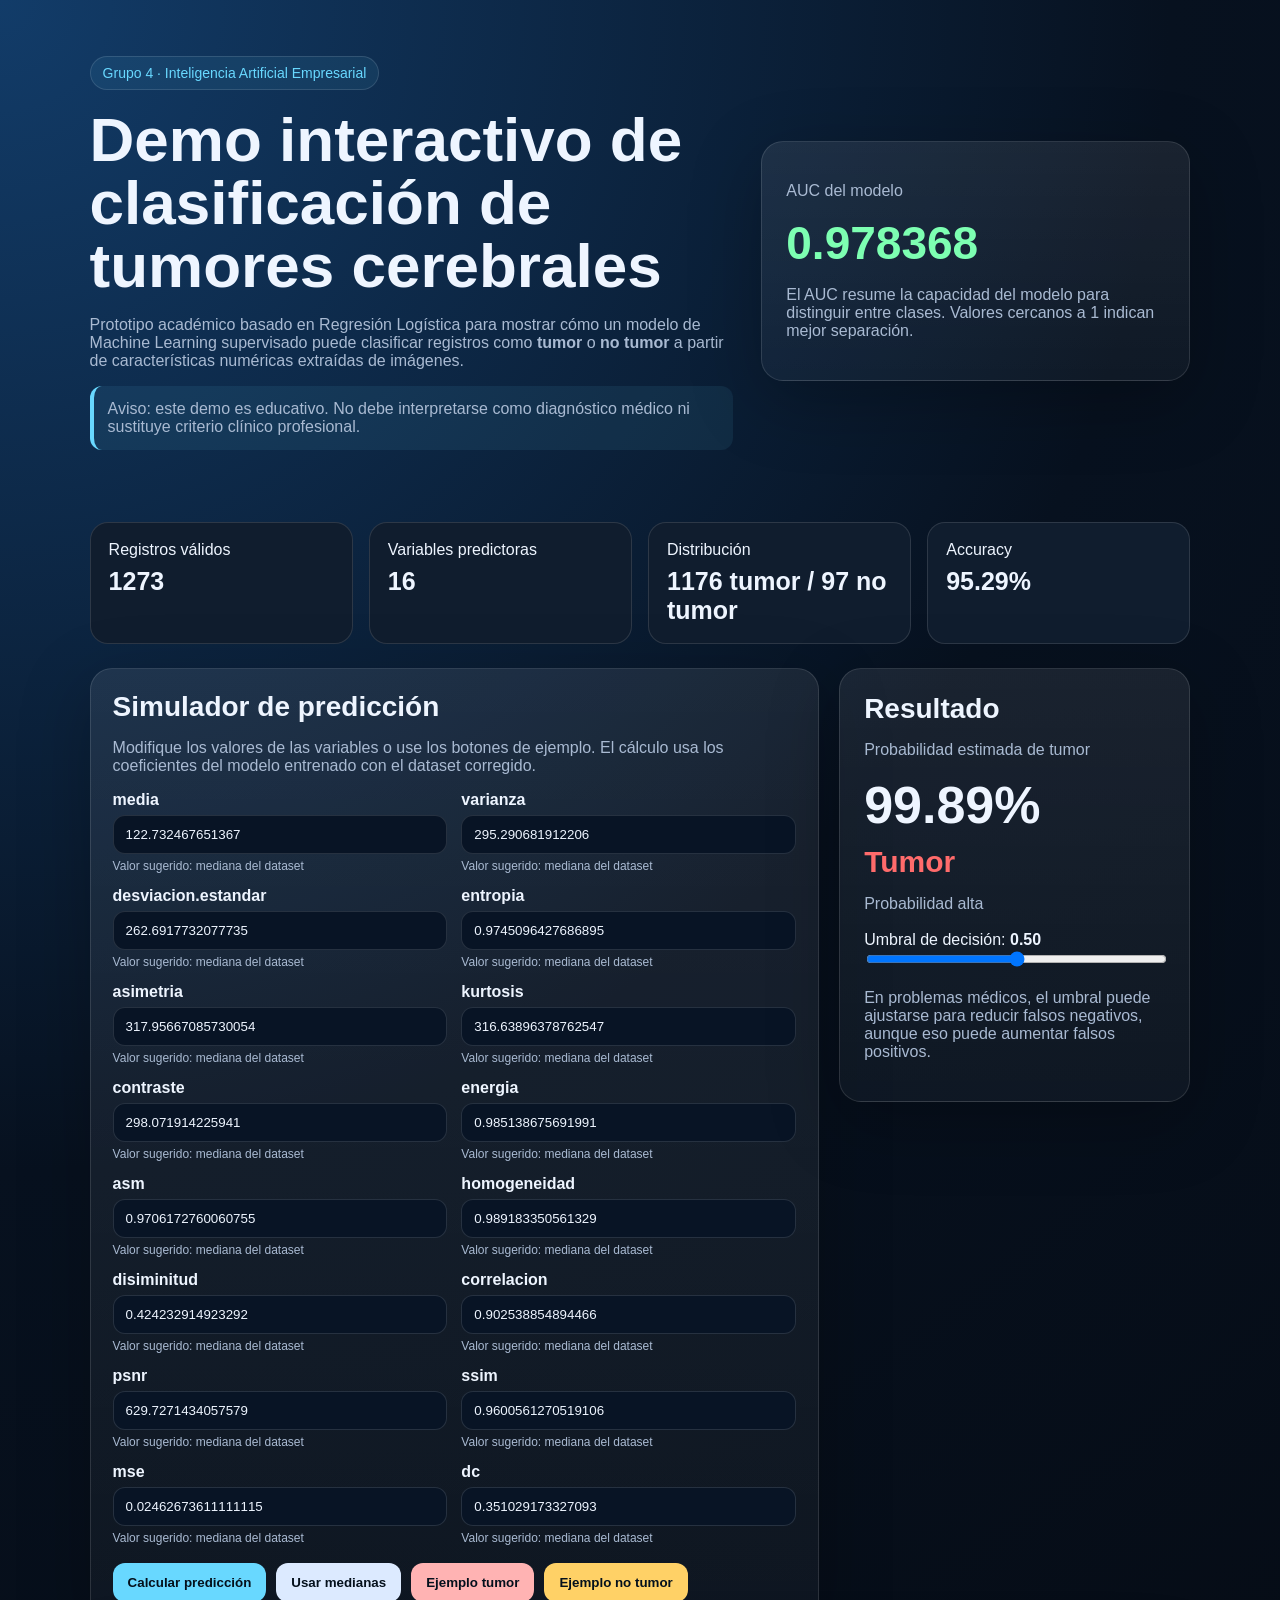
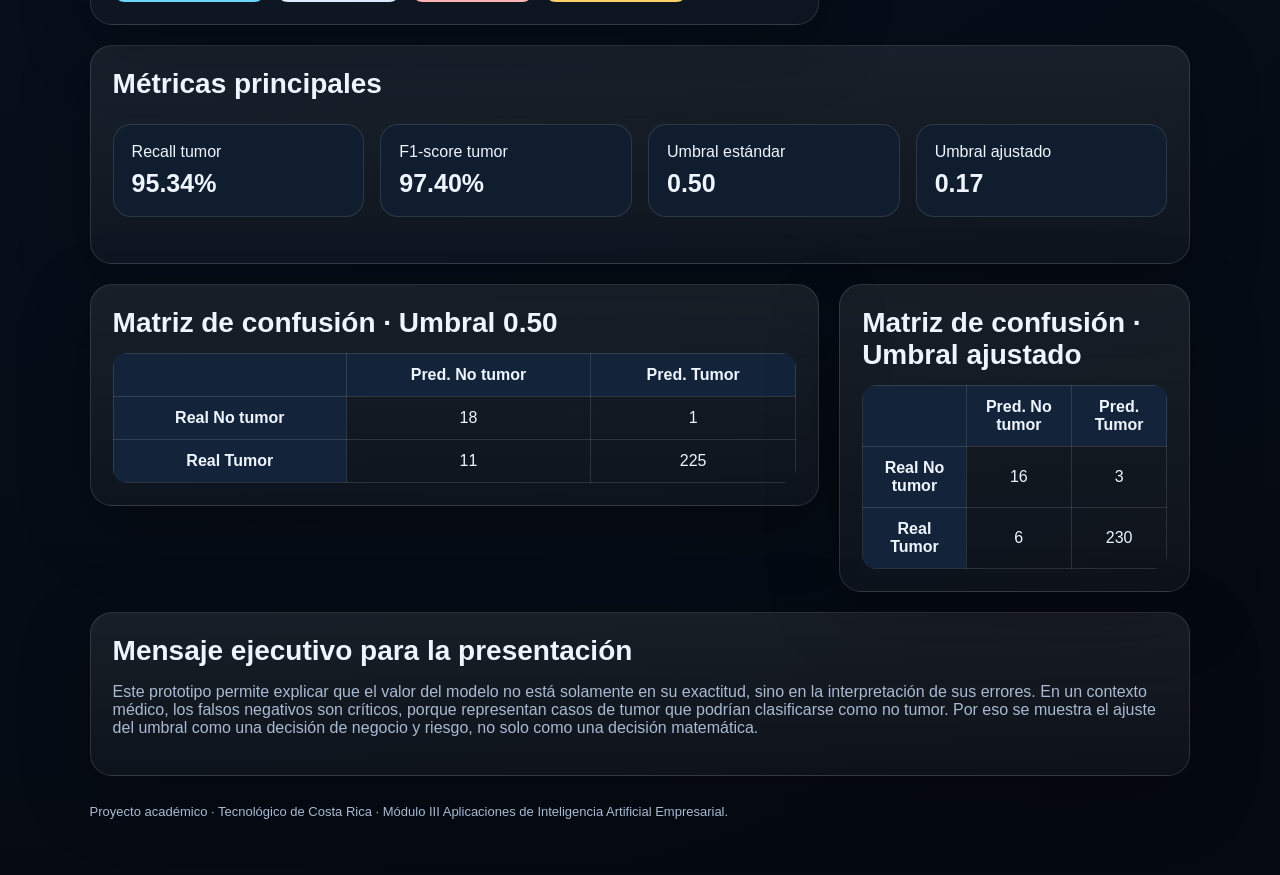
==== index.html @ f3b506aa "Add files via upload" ====
<!DOCTYPE html>
<html lang="es">
<head>
  <meta charset="UTF-8" />
  <meta name="viewport" content="width=device-width, initial-scale=1.0"/>
  <title>Demo IA - Detección de Tumores Cerebrales</title>
  <link rel="stylesheet" href="styles.css"/>
</head>
<body>
  <section class="hero">
    <div>
      <span class="badge">Grupo 4 · Inteligencia Artificial Empresarial</span>
      <h1>Demo interactivo de clasificación de tumores cerebrales</h1>
      <p>
        Prototipo académico basado en Regresión Logística para mostrar cómo un modelo de Machine Learning
        supervisado puede clasificar registros como <strong>tumor</strong> o <strong>no tumor</strong> a partir de
        características numéricas extraídas de imágenes.
      </p>
      <p class="note">
        Aviso: este demo es educativo. No debe interpretarse como diagnóstico médico ni sustituye criterio clínico profesional.
      </p>
    </div>
    <div class="hero-card">
      <p>AUC del modelo</p>
      <div class="metric-big" id="auc">--</div>
      <p>
        El AUC resume la capacidad del modelo para distinguir entre clases. Valores cercanos a 1 indican mejor separación.
      </p>
    </div>
  </section>

  <main>
    <section class="cards">
      <div class="card">
        Registros válidos
        <strong id="records">--</strong>
      </div>
      <div class="card">
        Variables predictoras
        <strong id="featuresCount">--</strong>
      </div>
      <div class="card">
        Distribución
        <strong id="classDist">--</strong>
      </div>
      <div class="card">
        Accuracy
        <strong id="accuracy">--</strong>
      </div>
    </section>

    <section class="demo-grid">
      <div class="panel">
        <h2>Simulador de predicción</h2>
        <p>
          Modifique los valores de las variables o use los botones de ejemplo. El cálculo usa los coeficientes
          del modelo entrenado con el dataset corregido.
        </p>
        <div id="featureGrid" class="feature-grid"></div>
        <div class="actions">
          <button id="predictBtn">Calcular predicción</button>
          <button id="resetBtn" class="secondary">Usar medianas</button>
          <button id="tumorExample" class="danger">Ejemplo tumor</button>
          <button id="notumorExample" class="warning">Ejemplo no tumor</button>
        </div>
      </div>

      <aside id="resultCard" class="result-card">
        <h2>Resultado</h2>
        <p>Probabilidad estimada de tumor</p>
        <div class="prob" id="probability">--</div>
        <div class="pred" id="prediction">--</div>
        <p id="risk">--</p>

        <div class="slider-wrap">
          <label for="threshold">Umbral de decisión: <strong id="thresholdValue">0.50</strong></label>
          <input id="threshold" type="range" min="0.05" max="0.95" step="0.01" value="0.50">
        </div>

        <p>
          En problemas médicos, el umbral puede ajustarse para reducir falsos negativos, aunque eso puede aumentar falsos positivos.
        </p>
      </aside>
    </section>

    <section class="panel">
      <h2>Métricas principales</h2>
      <div class="cards">
        <div class="card">Recall tumor<strong id="recall">--</strong></div>
        <div class="card">F1-score tumor<strong id="f1">--</strong></div>
        <div class="card">Umbral estándar<strong>0.50</strong></div>
        <div class="card">Umbral ajustado<strong id="adjThresholdText">--</strong></div>
      </div>
    </section>

    <section class="demo-grid">
      <div class="panel">
        <h2>Matriz de confusión · Umbral 0.50</h2>
        <table class="matrix">
          <tr><th></th><th>Pred. No tumor</th><th>Pred. Tumor</th></tr>
          <tr><th>Real No tumor</th><td id="tn050">--</td><td id="fp050">--</td></tr>
          <tr><th>Real Tumor</th><td id="fn050">--</td><td id="tp050">--</td></tr>
        </table>
      </div>

      <div class="panel">
        <h2>Matriz de confusión · Umbral ajustado</h2>
        <table class="matrix">
          <tr><th></th><th>Pred. No tumor</th><th>Pred. Tumor</th></tr>
          <tr><th>Real No tumor</th><td id="tnAdj">--</td><td id="fpAdj">--</td></tr>
          <tr><th>Real Tumor</th><td id="fnAdj">--</td><td id="tpAdj">--</td></tr>
        </table>
      </div>
    </section>

    <section class="panel">
      <h2>Mensaje ejecutivo para la presentación</h2>
      <p>
        Este prototipo permite explicar que el valor del modelo no está solamente en su exactitud,
        sino en la interpretación de sus errores. En un contexto médico, los falsos negativos son críticos,
        porque representan casos de tumor que podrían clasificarse como no tumor. Por eso se muestra el ajuste
        del umbral como una decisión de negocio y riesgo, no solo como una decisión matemática.
      </p>
    </section>

    <div class="footer">
      Proyecto académico · Tecnológico de Costa Rica · Módulo III Aplicaciones de Inteligencia Artificial Empresarial.
    </div>
  </main>

  <script src="app.js"></script>
</body>
</html>
---- styles.css ----
:root {
  --bg: #07111f;
  --card: #101d2e;
  --card2: #13243a;
  --text: #eef5ff;
  --muted: #a9bad2;
  --accent: #68d8ff;
  --good: #7dffb2;
  --warn: #ffd166;
  --bad: #ff6b6b;
  --line: rgba(255,255,255,.12);
}

* { box-sizing: border-box; }

body {
  margin: 0;
  font-family: Arial, Helvetica, sans-serif;
  background: radial-gradient(circle at top left, #123c69 0%, var(--bg) 42%, #050910 100%);
  color: var(--text);
}

.hero {
  padding: 56px 7vw 32px;
  display: grid;
  grid-template-columns: 1.2fr .8fr;
  gap: 28px;
  align-items: center;
}

.badge {
  display: inline-block;
  padding: 8px 12px;
  border: 1px solid var(--line);
  border-radius: 999px;
  color: var(--accent);
  background: rgba(104,216,255,.08);
  font-size: 14px;
}

h1 {
  font-size: clamp(34px, 5vw, 62px);
  line-height: 1.02;
  margin: 18px 0;
}

h2 {
  margin: 0 0 14px;
  font-size: 28px;
}

p { color: var(--muted); }

.hero-card, .panel, .result-card {
  background: linear-gradient(180deg, rgba(255,255,255,.08), rgba(255,255,255,.035));
  border: 1px solid var(--line);
  border-radius: 22px;
  box-shadow: 0 20px 70px rgba(0,0,0,.25);
}

.hero-card {
  padding: 24px;
}

.metric-big {
  font-size: 46px;
  font-weight: 800;
  color: var(--good);
}

main {
  padding: 0 7vw 56px;
}

.cards {
  display: grid;
  grid-template-columns: repeat(4, 1fr);
  gap: 16px;
  margin: 24px 0;
}

.card {
  background: var(--card);
  border: 1px solid var(--line);
  border-radius: 18px;
  padding: 18px;
}

.card strong {
  display: block;
  font-size: 25px;
  margin-top: 8px;
  color: var(--text);
}

.demo-grid {
  display: grid;
  grid-template-columns: 1.35fr .65fr;
  gap: 20px;
  align-items: start;
}

.panel {
  padding: 22px;
  margin-bottom: 20px;
}

.feature-grid {
  display: grid;
  grid-template-columns: repeat(2, 1fr);
  gap: 14px;
}

.field label {
  display: block;
  margin-bottom: 6px;
  color: var(--text);
  font-weight: 700;
}

.field input {
  width: 100%;
  padding: 11px 12px;
  border-radius: 12px;
  border: 1px solid var(--line);
  background: #081425;
  color: var(--text);
}

.field small {
  color: var(--muted);
  display: block;
  margin-top: 5px;
  font-size: 12px;
}

.actions {
  display: flex;
  flex-wrap: wrap;
  gap: 10px;
  margin-top: 18px;
}

button {
  border: 0;
  border-radius: 12px;
  padding: 12px 15px;
  font-weight: 800;
  cursor: pointer;
  color: #04101c;
  background: var(--accent);
}

button.secondary {
  background: #dceaff;
}

button.warning {
  background: var(--warn);
}

button.danger {
  background: #ffb3b3;
}

.result-card {
  padding: 24px;
  position: sticky;
  top: 18px;
}

.result-card .prob {
  font-size: 52px;
  font-weight: 900;
  margin: 10px 0;
}

.result-card .pred {
  font-size: 30px;
  font-weight: 900;
  margin-bottom: 8px;
}

.result-card.tumor .pred { color: var(--bad); }
.result-card.notumor .pred { color: var(--good); }

.slider-wrap {
  margin: 18px 0;
}

input[type="range"] {
  width: 100%;
}

.matrix {
  width: 100%;
  border-collapse: collapse;
  margin-top: 12px;
  overflow: hidden;
  border-radius: 14px;
}

.matrix th, .matrix td {
  border: 1px solid var(--line);
  padding: 12px;
  text-align: center;
}

.matrix th {
  background: var(--card2);
}

.note {
  border-left: 4px solid var(--accent);
  padding: 14px;
  background: rgba(104,216,255,.08);
  border-radius: 12px;
}

.footer {
  margin-top: 28px;
  color: var(--muted);
  font-size: 13px;
}

@media (max-width: 950px) {
  .hero, .demo-grid { grid-template-columns: 1fr; }
  .cards { grid-template-columns: repeat(2, 1fr); }
  .result-card { position: static; }
}

@media (max-width: 600px) {
  .cards, .feature-grid { grid-template-columns: 1fr; }
}
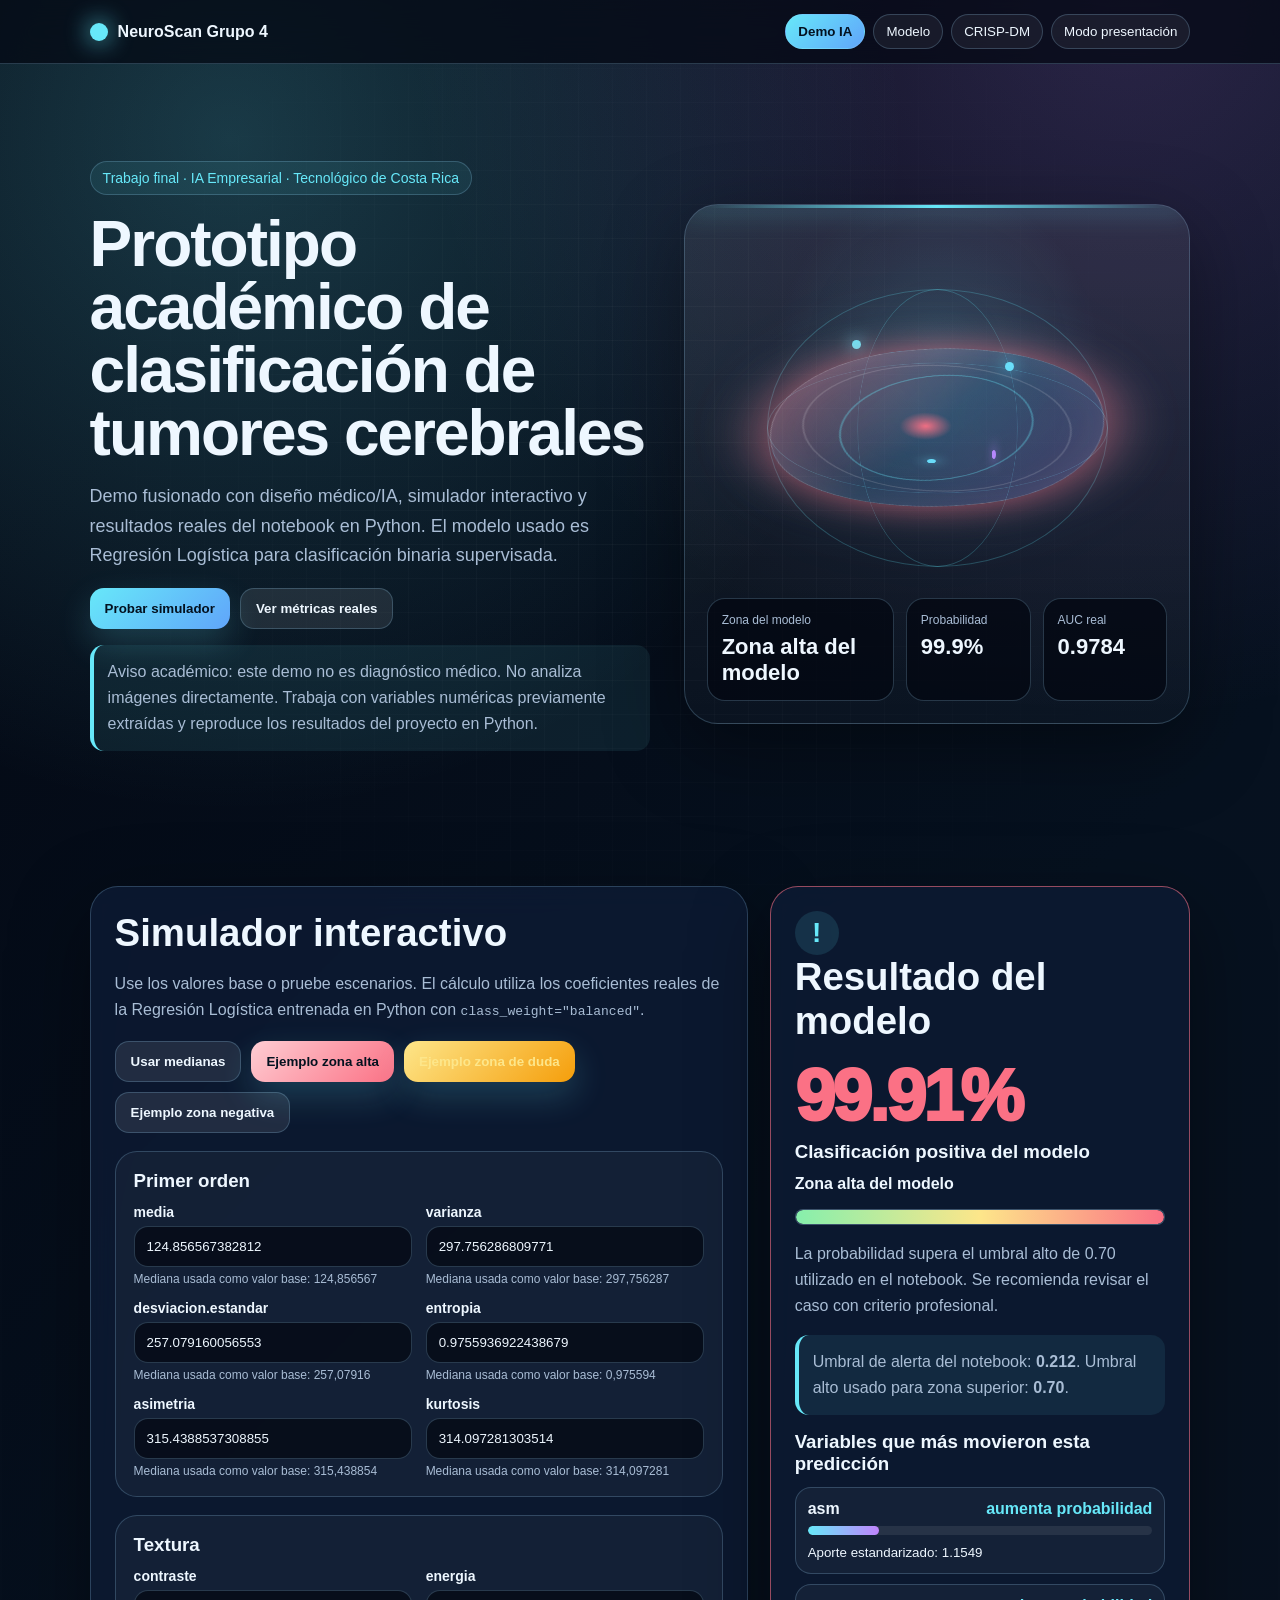
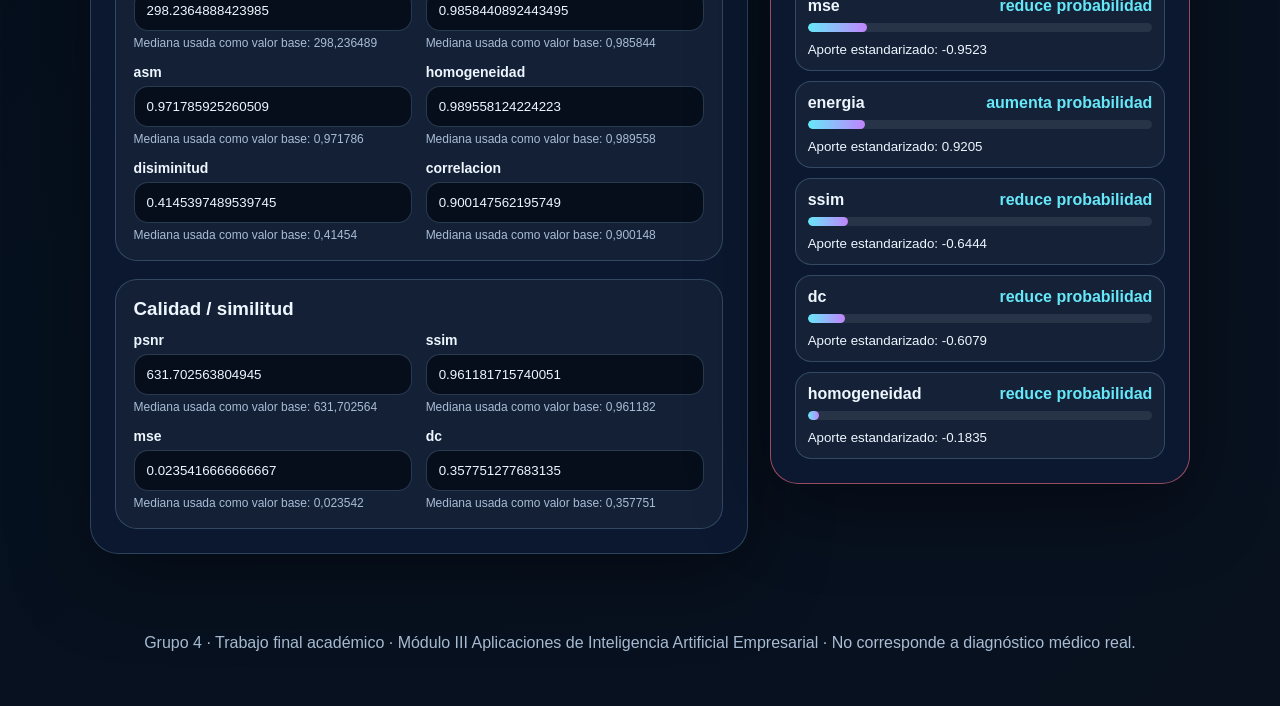
==== commit 3538ef49: "Add files via upload" ====
--- a/index.html
+++ b/index.html
@@ -1,132 +1,196 @@
 <!DOCTYPE html>
 <html lang="es">
 <head>
-  <meta charset="UTF-8" />
+  <meta charset="UTF-8"/>
   <meta name="viewport" content="width=device-width, initial-scale=1.0"/>
-  <title>Demo IA - Detección de Tumores Cerebrales</title>
+  <title>NeuroScan Grupo 4 · Demo fusionado</title>
   <link rel="stylesheet" href="styles.css"/>
 </head>
 <body>
+  <header class="topbar">
+    <div class="brand"><span class="logo"></span> NeuroScan Grupo 4</div>
+    <nav class="nav">
+      <button id="tab_demo" class="tab active" onclick="switchTab('demo')">Demo IA</button>
+      <button id="tab_modelo" class="tab" onclick="switchTab('modelo')">Modelo</button>
+      <button id="tab_crisp" class="tab" onclick="switchTab('crisp')">CRISP-DM</button>
+      <button id="presentationBtn">Modo presentación</button>
+    </nav>
+  </header>
+
   <section class="hero">
     <div>
-      <span class="badge">Grupo 4 · Inteligencia Artificial Empresarial</span>
-      <h1>Demo interactivo de clasificación de tumores cerebrales</h1>
-      <p>
-        Prototipo académico basado en Regresión Logística para mostrar cómo un modelo de Machine Learning
-        supervisado puede clasificar registros como <strong>tumor</strong> o <strong>no tumor</strong> a partir de
-        características numéricas extraídas de imágenes.
+      <span class="badge">Trabajo final · IA Empresarial · Tecnológico de Costa Rica</span>
+      <h1>Prototipo académico de clasificación de tumores cerebrales</h1>
+      <p class="lead">
+        Demo fusionado con diseño médico/IA, simulador interactivo y resultados reales del notebook en Python.
+        El modelo usado es Regresión Logística para clasificación binaria supervisada.
       </p>
+      <div class="heroActions">
+        <button class="btn" onclick="document.getElementById('demoSection').scrollIntoView()">Probar simulador</button>
+        <button class="btn secondary" onclick="switchTab('modelo')">Ver métricas reales</button>
+      </div>
       <p class="note">
-        Aviso: este demo es educativo. No debe interpretarse como diagnóstico médico ni sustituye criterio clínico profesional.
+        Aviso académico: este demo no es diagnóstico médico. No analiza imágenes directamente.
+        Trabaja con variables numéricas previamente extraídas y reproduce los resultados del proyecto en Python.
       </p>
     </div>
-    <div class="hero-card">
-      <p>AUC del modelo</p>
-      <div class="metric-big" id="auc">--</div>
-      <p>
-        El AUC resume la capacidad del modelo para distinguir entre clases. Valores cercanos a 1 indican mejor separación.
-      </p>
+
+    <div class="visual">
+      <div class="scan"></div>
+      <div class="brain3d">
+        <div class="orbit o1"><span class="node n1"></span><span class="node n2"></span></div>
+        <div class="orbit o2"><span class="node n3"></span></div>
+        <div class="orbit o3"><span class="node n4"></span></div>
+        <div class="brainCore"></div>
+      </div>
+      <div class="hud">
+        <div class="hudCard"><span>Zona del modelo</span><strong id="brainStatus">--</strong></div>
+        <div class="hudCard"><span>Probabilidad</span><strong id="brainProb">--</strong></div>
+        <div class="hudCard"><span>AUC real</span><strong>0.9784</strong></div>
+      </div>
     </div>
   </section>
 
   <main>
-    <section class="cards">
-      <div class="card">
-        Registros válidos
-        <strong id="records">--</strong>
-      </div>
-      <div class="card">
-        Variables predictoras
-        <strong id="featuresCount">--</strong>
-      </div>
-      <div class="card">
-        Distribución
-        <strong id="classDist">--</strong>
-      </div>
-      <div class="card">
-        Accuracy
-        <strong id="accuracy">--</strong>
-      </div>
+    <section id="view_demo" class="view active">
+      <section class="section" id="demoSection">
+        <div class="grid2">
+          <div class="panel">
+            <h2>Simulador interactivo</h2>
+            <p>
+              Use los valores base o pruebe escenarios. El cálculo utiliza los coeficientes reales de la
+              Regresión Logística entrenada en Python con <code>class_weight="balanced"</code>.
+            </p>
+
+            <div class="actions">
+              <button class="btn secondary" id="btnMedian">Usar medianas</button>
+              <button class="btn danger" id="btnHigh">Ejemplo zona alta</button>
+              <button class="btn warn" id="btnDoubt">Ejemplo zona de duda</button>
+              <button class="btn secondary" id="btnLow">Ejemplo zona negativa</button>
+            </div>
+
+            <div id="featureGrid"></div>
+          </div>
+
+          <aside class="resultCard" id="resultCard">
+            <span class="resultIcon" id="resultIcon">--</span>
+            <h2>Resultado del modelo</h2>
+            <div class="probability" id="probability">--</div>
+            <h3 id="resultLabel">--</h3>
+            <strong id="resultZone">--</strong>
+            <div class="gauge"><i id="gaugeFill"></i></div>
+            <p id="resultExplanation">--</p>
+            <p class="note">
+              Umbral de alerta del notebook: <strong>0.212</strong>. Umbral alto usado para zona superior: <strong>0.70</strong>.
+            </p>
+
+            <h3>Variables que más movieron esta predicción</h3>
+            <div id="contributions"></div>
+          </aside>
+        </div>
+      </section>
     </section>
 
-    <section class="demo-grid">
-      <div class="panel">
-        <h2>Simulador de predicción</h2>
-        <p>
-          Modifique los valores de las variables o use los botones de ejemplo. El cálculo usa los coeficientes
-          del modelo entrenado con el dataset corregido.
-        </p>
-        <div id="featureGrid" class="feature-grid"></div>
-        <div class="actions">
-          <button id="predictBtn">Calcular predicción</button>
-          <button id="resetBtn" class="secondary">Usar medianas</button>
-          <button id="tumorExample" class="danger">Ejemplo tumor</button>
-          <button id="notumorExample" class="warning">Ejemplo no tumor</button>
+    <section id="view_modelo" class="view">
+      <section class="section">
+        <div class="panel">
+          <h2>Resultados reales del notebook Python</h2>
+          <p class="lead">Estos datos salen del código final: limpieza, entrenamiento, evaluación y ajuste de umbral.</p>
+
+          <div class="kpis">
+            <div class="kpi"><span>Imágenes procesadas</span><strong id="kpiRows">--</strong></div>
+            <div class="kpi"><span>Variables predictoras</span><strong id="kpiVars">--</strong></div>
+            <div class="kpi"><span>AUC-ROC</span><strong id="kpiAuc">--</strong></div>
+            <div class="kpi"><span>Recall</span><strong id="kpiRecall">--</strong></div>
+            <div class="kpi"><span>Accuracy</span><strong id="kpiAcc">--</strong></div>
+            <div class="kpi"><span>F1-score</span><strong id="kpiF1">--</strong></div>
+          </div>
+
+          <p id="distText" class="note"></p>
+
+          <div class="matrixWrap">
+            <div>
+              <h3>Matriz de confusión · umbral 0.50</h3>
+              <div id="cm050"></div>
+            </div>
+            <div>
+              <h3>Matriz de confusión · umbral ajustado <span id="thresholdText">--</span></h3>
+              <div id="cmOpt"></div>
+            </div>
+          </div>
+
+          <p class="note">
+            Hallazgo defendible: el ajuste del umbral reduce los falsos negativos de 11 a 6,
+            manteniendo 1 falso positivo. En un contexto de análisis sensible, el falso negativo es el error más crítico.
+          </p>
         </div>
-      </div>
+      </section>
 
-      <aside id="resultCard" class="result-card">
-        <h2>Resultado</h2>
-        <p>Probabilidad estimada de tumor</p>
-        <div class="prob" id="probability">--</div>
-        <div class="pred" id="prediction">--</div>
-        <p id="risk">--</p>
+      <section class="section">
+        <div class="grid2">
+          <div class="panel">
+            <h2>Sistema de tres zonas del notebook</h2>
+            <p>
+              El notebook no se queda solo con 0/1. También propone una zona de advertencia:
+              bajo <strong id="thresholdText2">0.212</strong>, zona de duda y zona alta desde <strong id="thresholdHighText">0.70</strong>.
+            </p>
+            <div class="zones">
+              <div class="zone"><strong class="good" id="zoneNegative">--</strong><span>Zona negativa</span></div>
+              <div class="zone"><strong class="warn" id="zoneDoubt">--</strong><span>Zona de duda</span></div>
+              <div class="zone"><strong class="bad" id="zoneHigh">--</strong><span>Zona alta del modelo</span></div>
+            </div>
+          </div>
 
-        <div class="slider-wrap">
-          <label for="threshold">Umbral de decisión: <strong id="thresholdValue">0.50</strong></label>
-          <input id="threshold" type="range" min="0.05" max="0.95" step="0.01" value="0.50">
+          <div class="panel">
+            <h2>Importancia de variables</h2>
+            <p>
+              Ranking calculado con el valor absoluto de los coeficientes reales de la Regresión Logística.
+            </p>
+            <div id="importanceList"></div>
+          </div>
         </div>
+      </section>
 
-        <p>
-          En problemas médicos, el umbral puede ajustarse para reducir falsos negativos, aunque eso puede aumentar falsos positivos.
-        </p>
-      </aside>
+      <section class="section">
+        <div class="panel">
+          <h2>Limpieza de datos demostrada</h2>
+          <p>Estos son los problemas corregidos reportados en el resumen ejecutivo del notebook.</p>
+          <div class="cleanGrid">
+            <div class="cleanItem"><span>Valores multi-punto corregidos</span><strong id="cleanMulti">--</strong></div>
+            <div class="cleanItem"><span>Texto basura imputado</span><strong id="cleanGarbage">--</strong></div>
+            <div class="cleanItem"><span>Correlaciones imposibles corregidas</span><strong id="cleanCorr">--</strong></div>
+            <div class="cleanItem"><span>Celdas vacías imputadas</span><strong id="cleanEmpty">--</strong></div>
+            <div class="cleanItem"><span>Filas sin diagnóstico eliminadas</span><strong id="cleanRows">--</strong></div>
+            <div class="cleanItem"><span>NaN finales</span><strong id="cleanNan">--</strong></div>
+          </div>
+        </div>
+      </section>
     </section>
 
-    <section class="panel">
-      <h2>Métricas principales</h2>
-      <div class="cards">
-        <div class="card">Recall tumor<strong id="recall">--</strong></div>
-        <div class="card">F1-score tumor<strong id="f1">--</strong></div>
-        <div class="card">Umbral estándar<strong>0.50</strong></div>
-        <div class="card">Umbral ajustado<strong id="adjThresholdText">--</strong></div>
-      </div>
+    <section id="view_crisp" class="view">
+      <section class="section">
+        <div class="panel">
+          <h2>Metodología CRISP-DM aplicada</h2>
+          <div class="pipeline">
+            <div class="step"><b>1</b><strong>Negocio</strong><p>Apoyar la explicación de clasificación Tumor / No-Tumor como caso académico de IA empresarial.</p></div>
+            <div class="step"><b>2</b><strong>Datos</strong><p>Dataset de 1.275 filas y 18 columnas; luego de limpieza quedan 1.273 registros válidos.</p></div>
+            <div class="step"><b>3</b><strong>Preparación</strong><p>Conversión de object a float, corrección multi-punto, imputación por mediana y eliminación de tipo vacío.</p></div>
+            <div class="step"><b>4</b><strong>Modelo</strong><p>Regresión Logística con datos escalados y class_weight="balanced".</p></div>
+            <div class="step"><b>5</b><strong>Evaluación</strong><p>Matriz de confusión, accuracy, precision, recall, F1-score, AUC-ROC y ajuste de umbral.</p></div>
+          </div>
+
+          <p class="note">
+            Mensaje para exposición: “El valor del proyecto no está solo en entrenar un modelo,
+            sino en limpiar datos defectuosos, interpretar métricas y convertir la probabilidad en una decisión explicable.”
+          </p>
+        </div>
+      </section>
     </section>
+  </main>
 
-    <section class="demo-grid">
-      <div class="panel">
-        <h2>Matriz de confusión · Umbral 0.50</h2>
-        <table class="matrix">
-          <tr><th></th><th>Pred. No tumor</th><th>Pred. Tumor</th></tr>
-          <tr><th>Real No tumor</th><td id="tn050">--</td><td id="fp050">--</td></tr>
-          <tr><th>Real Tumor</th><td id="fn050">--</td><td id="tp050">--</td></tr>
-        </table>
-      </div>
-
-      <div class="panel">
-        <h2>Matriz de confusión · Umbral ajustado</h2>
-        <table class="matrix">
-          <tr><th></th><th>Pred. No tumor</th><th>Pred. Tumor</th></tr>
-          <tr><th>Real No tumor</th><td id="tnAdj">--</td><td id="fpAdj">--</td></tr>
-          <tr><th>Real Tumor</th><td id="fnAdj">--</td><td id="tpAdj">--</td></tr>
-        </table>
-      </div>
-    </section>
-
-    <section class="panel">
-      <h2>Mensaje ejecutivo para la presentación</h2>
-      <p>
-        Este prototipo permite explicar que el valor del modelo no está solamente en su exactitud,
-        sino en la interpretación de sus errores. En un contexto médico, los falsos negativos son críticos,
-        porque representan casos de tumor que podrían clasificarse como no tumor. Por eso se muestra el ajuste
-        del umbral como una decisión de negocio y riesgo, no solo como una decisión matemática.
-      </p>
-    </section>
-
-    <div class="footer">
-      Proyecto académico · Tecnológico de Costa Rica · Módulo III Aplicaciones de Inteligencia Artificial Empresarial.
-    </div>
-  </main>
+  <footer class="footer">
+    Grupo 4 · Trabajo final académico · Módulo III Aplicaciones de Inteligencia Artificial Empresarial · No corresponde a diagnóstico médico real.
+  </footer>
 
   <script src="app.js"></script>
 </body>
--- a/styles.css
+++ b/styles.css
@@ -1,112 +1,374 @@
 
 :root {
-  --bg: #07111f;
-  --card: #101d2e;
-  --card2: #13243a;
-  --text: #eef5ff;
-  --muted: #a9bad2;
-  --accent: #68d8ff;
-  --good: #7dffb2;
-  --warn: #ffd166;
-  --bad: #ff6b6b;
-  --line: rgba(255,255,255,.12);
+  --bg: #06111f;
+  --surface: rgba(13, 28, 53, .78);
+  --surface2: rgba(255,255,255,.055);
+  --line: rgba(159, 220, 255, .22);
+  --text: #eef7ff;
+  --muted: #a9bdd5;
+  --cyan: #67e8f9;
+  --blue: #60a5fa;
+  --green: #86efac;
+  --yellow: #fde68a;
+  --red: #fb7185;
+  --purple: #c084fc;
+  --shadow: 0 24px 80px rgba(0,0,0,.38);
 }
 
 * { box-sizing: border-box; }
 
 body {
   margin: 0;
+  min-height: 100vh;
   font-family: Arial, Helvetica, sans-serif;
-  background: radial-gradient(circle at top left, #123c69 0%, var(--bg) 42%, #050910 100%);
   color: var(--text);
+  background:
+    radial-gradient(circle at 18% 6%, rgba(103,232,249,.22), transparent 28%),
+    radial-gradient(circle at 88% 0%, rgba(192,132,252,.20), transparent 28%),
+    linear-gradient(135deg, #030712, var(--bg) 55%, #09111f);
+}
+
+body::before {
+  content: "";
+  position: fixed;
+  inset: 0;
+  pointer-events: none;
+  background-image:
+    linear-gradient(rgba(255,255,255,.035) 1px, transparent 1px),
+    linear-gradient(90deg, rgba(255,255,255,.035) 1px, transparent 1px);
+  background-size: 34px 34px;
+  mask-image: radial-gradient(circle at center, black, transparent 78%);
+}
+
+.topbar {
+  position: sticky;
+  top: 0;
+  z-index: 30;
+  display: flex;
+  align-items: center;
+  justify-content: space-between;
+  gap: 18px;
+  padding: 14px 7vw;
+  background: rgba(3, 7, 18, .72);
+  backdrop-filter: blur(16px);
+  border-bottom: 1px solid var(--line);
+}
+
+.brand {
+  display: flex;
+  align-items: center;
+  gap: 10px;
+  font-weight: 900;
+}
+
+.logo {
+  width: 18px;
+  height: 18px;
+  border-radius: 50%;
+  background: var(--cyan);
+  box-shadow: 0 0 24px var(--cyan);
+  animation: pulse 1.7s infinite;
+}
+
+.nav {
+  display: flex;
+  align-items: center;
+  gap: 8px;
+  flex-wrap: wrap;
+}
+
+.nav button {
+  color: var(--text);
+  background: rgba(255,255,255,.06);
+  border: 1px solid var(--line);
+  border-radius: 999px;
+  padding: 9px 12px;
+  cursor: pointer;
+}
+
+.nav button.active {
+  background: linear-gradient(135deg, var(--cyan), var(--blue));
+  color: #03111f;
+  font-weight: 900;
 }
 
 .hero {
-  padding: 56px 7vw 32px;
-  display: grid;
-  grid-template-columns: 1.2fr .8fr;
-  gap: 28px;
+  min-height: 86vh;
+  padding: 62px 7vw 36px;
+  display: grid;
+  grid-template-columns: 1.05fr .95fr;
+  gap: 34px;
   align-items: center;
 }
 
 .badge {
-  display: inline-block;
+  display: inline-flex;
+  border: 1px solid var(--line);
+  border-radius: 999px;
+  color: var(--cyan);
+  background: rgba(103,232,249,.08);
   padding: 8px 12px;
-  border: 1px solid var(--line);
-  border-radius: 999px;
-  color: var(--accent);
-  background: rgba(104,216,255,.08);
   font-size: 14px;
 }
 
 h1 {
-  font-size: clamp(34px, 5vw, 62px);
-  line-height: 1.02;
   margin: 18px 0;
+  font-size: clamp(38px, 5vw, 74px);
+  line-height: .98;
+  letter-spacing: -2px;
 }
 
 h2 {
-  margin: 0 0 14px;
-  font-size: 28px;
-}
-
-p { color: var(--muted); }
-
-.hero-card, .panel, .result-card {
-  background: linear-gradient(180deg, rgba(255,255,255,.08), rgba(255,255,255,.035));
+  margin: 0 0 12px;
+  font-size: clamp(25px, 3vw, 40px);
+}
+
+h3 { margin: 0 0 12px; }
+
+p {
+  color: var(--muted);
+  line-height: 1.62;
+}
+
+.lead {
+  font-size: 18px;
+  max-width: 780px;
+}
+
+.note {
+  border-left: 4px solid var(--cyan);
+  background: rgba(103,232,249,.08);
+  border-radius: 14px;
+  padding: 14px;
+  color: var(--muted);
+}
+
+.heroActions, .actions {
+  display: flex;
+  gap: 10px;
+  flex-wrap: wrap;
+  margin-top: 18px;
+}
+
+.btn {
+  border: 0;
+  border-radius: 14px;
+  padding: 12px 15px;
+  font-weight: 900;
+  cursor: pointer;
+  color: #03111f;
+  background: linear-gradient(135deg, var(--cyan), var(--blue));
+  box-shadow: 0 14px 34px rgba(103,232,249,.20);
+}
+
+.btn.secondary { color: var(--text); background: rgba(255,255,255,.09); border: 1px solid var(--line); box-shadow: none; }
+.btn.warn { background: linear-gradient(135deg, var(--yellow), #f59e0b); }
+.btn.danger { background: linear-gradient(135deg, #fecdd3, var(--red)); }
+
+.visual {
+  min-height: 520px;
+  position: relative;
+  overflow: hidden;
+  border: 1px solid var(--line);
+  border-radius: 34px;
+  box-shadow: var(--shadow);
+  background:
+    radial-gradient(circle at 50% 28%, rgba(103,232,249,.15), transparent 36%),
+    linear-gradient(180deg, rgba(255,255,255,.08), rgba(255,255,255,.025));
+  perspective: 900px;
+}
+
+.scan {
+  position: absolute;
+  left: 0;
+  right: 0;
+  height: 3px;
+  background: linear-gradient(90deg, transparent, var(--cyan), transparent);
+  box-shadow: 0 0 26px var(--cyan);
+  animation: scan 4s linear infinite;
+  z-index: 5;
+}
+
+.brain3d {
+  position: absolute;
+  inset: 40px 28px 112px;
+  transform-style: preserve-3d;
+  animation: float3d 6s ease-in-out infinite;
+  filter: drop-shadow(0 0 28px rgba(103,232,249,.36));
+}
+
+.brainCore {
+  position: absolute;
+  width: min(76%, 420px);
+  aspect-ratio: 1.14;
+  left: 50%;
+  top: 50%;
+  transform: translate(-50%, -50%) rotateX(58deg) rotateZ(-13deg);
+  border-radius: 48% 52% 45% 55% / 55% 45% 55% 45%;
+  background:
+    radial-gradient(circle at 42% 46%, rgba(255,255,255,.30), transparent 9%),
+    radial-gradient(circle at 58% 44%, rgba(255,255,255,.18), transparent 8%),
+    linear-gradient(135deg, rgba(103,232,249,.35), rgba(96,165,250,.18), rgba(192,132,252,.22));
+  border: 1px solid rgba(255,255,255,.26);
+  box-shadow: inset 0 0 55px rgba(255,255,255,.12), 0 0 46px rgba(103,232,249,.48);
+}
+
+.brainCore::before,
+.brainCore::after {
+  content: "";
+  position: absolute;
+  inset: 10%;
+  border-radius: 50%;
+  border: 2px solid rgba(255,255,255,.14);
+  transform: rotate(24deg);
+}
+
+.brainCore::after {
+  inset: 19%;
+  transform: rotate(-38deg);
+  border-color: rgba(103,232,249,.34);
+}
+
+.brain3d.alert .brainCore {
+  box-shadow: inset 0 0 55px rgba(255,255,255,.10), 0 0 64px rgba(251,113,133,.68);
+  background:
+    radial-gradient(circle at 47% 48%, rgba(251,113,133,.95), transparent 11%),
+    linear-gradient(135deg, rgba(251,113,133,.45), rgba(96,165,250,.16), rgba(192,132,252,.22));
+}
+
+.brain3d.doubt .brainCore {
+  box-shadow: inset 0 0 55px rgba(255,255,255,.10), 0 0 64px rgba(253,230,138,.58);
+}
+
+.orbit {
+  position: absolute;
+  inset: 12%;
+  border: 1px solid rgba(103,232,249,.24);
+  border-radius: 50%;
+  animation: orbit 10s linear infinite;
+}
+
+.orbit.o2 { animation-duration: 13s; animation-direction: reverse; transform: rotateX(62deg); }
+.orbit.o3 { animation-duration: 16s; transform: rotateY(62deg); }
+
+.node {
+  position: absolute;
+  width: 9px;
+  height: 9px;
+  border-radius: 50%;
+  background: var(--cyan);
+  box-shadow: 0 0 16px var(--cyan);
+}
+
+.n1 { left: 25%; top: 18%; }
+.n2 { left: 70%; top: 26%; }
+.n3 { left: 47%; top: 74%; }
+.n4 { left: 84%; top: 58%; background: var(--purple); box-shadow: 0 0 16px var(--purple); }
+
+.hud {
+  position: absolute;
+  left: 22px;
+  right: 22px;
+  bottom: 22px;
+  display: grid;
+  grid-template-columns: 1.2fr .8fr .8fr;
+  gap: 12px;
+}
+
+.hudCard {
+  border: 1px solid var(--line);
+  background: rgba(3, 7, 18, .76);
+  border-radius: 18px;
+  padding: 14px;
+}
+
+.hudCard span {
+  display: block;
+  color: var(--muted);
+  font-size: 12px;
+  margin-bottom: 7px;
+}
+
+.hudCard strong {
+  font-size: 22px;
+}
+
+.section {
+  padding: 48px 7vw;
+}
+
+.panel, .resultCard {
+  background: var(--surface);
+  border: 1px solid var(--line);
+  border-radius: 28px;
+  padding: 24px;
+  box-shadow: var(--shadow);
+  backdrop-filter: blur(16px);
+}
+
+.view { display: none; }
+.view.active { display: block; }
+
+.grid2 {
+  display: grid;
+  grid-template-columns: 1.22fr .78fr;
+  gap: 22px;
+  align-items: start;
+}
+
+.kpis {
+  display: grid;
+  grid-template-columns: repeat(6, 1fr);
+  gap: 14px;
+  margin-top: 18px;
+}
+
+.kpi {
+  min-height: 112px;
+  background: var(--surface2);
+  border: 1px solid var(--line);
+  border-radius: 18px;
+  padding: 16px;
+}
+
+.kpi span { color: var(--muted); font-size: 12px; }
+.kpi strong { display: block; margin-top: 10px; font-size: 25px; }
+
+.pipeline {
+  display: grid;
+  grid-template-columns: repeat(5, 1fr);
+  gap: 14px;
+  margin-top: 18px;
+}
+
+.step {
+  border: 1px solid var(--line);
+  border-radius: 18px;
+  background: var(--surface2);
+  padding: 16px;
+}
+
+.step b {
+  width: 32px;
+  height: 32px;
+  display: inline-flex;
+  align-items: center;
+  justify-content: center;
+  border-radius: 50%;
+  background: rgba(103,232,249,.14);
+  color: var(--cyan);
+  margin-bottom: 10px;
+}
+
+.featureGroup {
+  margin-top: 18px;
   border: 1px solid var(--line);
   border-radius: 22px;
-  box-shadow: 0 20px 70px rgba(0,0,0,.25);
-}
-
-.hero-card {
-  padding: 24px;
-}
-
-.metric-big {
-  font-size: 46px;
-  font-weight: 800;
-  color: var(--good);
-}
-
-main {
-  padding: 0 7vw 56px;
-}
-
-.cards {
-  display: grid;
-  grid-template-columns: repeat(4, 1fr);
-  gap: 16px;
-  margin: 24px 0;
-}
-
-.card {
-  background: var(--card);
-  border: 1px solid var(--line);
-  border-radius: 18px;
+  background: rgba(255,255,255,.035);
   padding: 18px;
 }
 
-.card strong {
-  display: block;
-  font-size: 25px;
-  margin-top: 8px;
-  color: var(--text);
-}
-
-.demo-grid {
-  display: grid;
-  grid-template-columns: 1.35fr .65fr;
-  gap: 20px;
-  align-items: start;
-}
-
-.panel {
-  padding: 22px;
-  margin-bottom: 20px;
-}
-
-.feature-grid {
+.featureInputs {
   display: grid;
   grid-template-columns: repeat(2, 1fr);
   gap: 14px;
@@ -114,91 +376,121 @@
 
 .field label {
   display: block;
+  font-weight: 900;
+  font-size: 14px;
   margin-bottom: 6px;
-  color: var(--text);
-  font-weight: 700;
 }
 
 .field input {
   width: 100%;
-  padding: 11px 12px;
-  border-radius: 12px;
-  border: 1px solid var(--line);
-  background: #081425;
+  padding: 12px;
+  border-radius: 14px;
+  border: 1px solid var(--line);
+  background: rgba(3, 7, 18, .72);
   color: var(--text);
 }
 
 .field small {
   color: var(--muted);
+  font-size: 12px;
   display: block;
   margin-top: 5px;
-  font-size: 12px;
-}
-
-.actions {
+}
+
+.resultCard {
+  position: sticky;
+  top: 88px;
+}
+
+.resultCard.safe { border-color: rgba(134,239,172,.50); }
+.resultCard.warn { border-color: rgba(253,230,138,.60); }
+.resultCard.danger { border-color: rgba(251,113,133,.58); }
+
+.resultIcon {
+  width: 44px;
+  height: 44px;
+  border-radius: 50%;
+  display: inline-flex;
+  align-items: center;
+  justify-content: center;
+  background: rgba(103,232,249,.12);
+  color: var(--cyan);
+  font-size: 28px;
+  font-weight: 900;
+}
+
+.probability {
+  font-size: clamp(48px, 6vw, 72px);
+  font-weight: 1000;
+  letter-spacing: -3px;
+  margin: 12px 0 4px;
+}
+
+.safe .probability { color: var(--green); }
+.warn .probability { color: var(--yellow); }
+.danger .probability { color: var(--red); }
+
+.gauge {
+  height: 16px;
+  border-radius: 999px;
+  background: rgba(255,255,255,.09);
+  border: 1px solid var(--line);
+  overflow: hidden;
+  margin: 16px 0;
+}
+
+.gauge i {
+  display: block;
+  width: 0%;
+  height: 100%;
+  background: linear-gradient(90deg, var(--green), var(--yellow), var(--red));
+  border-radius: 999px;
+  transition: width .35s ease;
+}
+
+.contribution, .importance {
+  border: 1px solid var(--line);
+  border-radius: 16px;
+  padding: 12px;
+  margin-top: 10px;
+  background: rgba(255,255,255,.04);
+}
+
+.contributionTop, .importanceTop {
   display: flex;
-  flex-wrap: wrap;
-  gap: 10px;
+  justify-content: space-between;
+  gap: 8px;
+}
+
+.contributionTop span, .importanceTop span { color: var(--cyan); font-weight: 900; }
+
+.bar {
+  height: 9px;
+  border-radius: 999px;
+  overflow: hidden;
+  background: rgba(255,255,255,.08);
+  margin: 8px 0;
+}
+
+.bar i {
+  display: block;
+  height: 100%;
+  border-radius: 999px;
+  background: linear-gradient(90deg, var(--cyan), var(--purple));
+}
+
+.matrixWrap {
+  display: grid;
+  grid-template-columns: 1fr 1fr;
+  gap: 18px;
   margin-top: 18px;
-}
-
-button {
-  border: 0;
-  border-radius: 12px;
-  padding: 12px 15px;
-  font-weight: 800;
-  cursor: pointer;
-  color: #04101c;
-  background: var(--accent);
-}
-
-button.secondary {
-  background: #dceaff;
-}
-
-button.warning {
-  background: var(--warn);
-}
-
-button.danger {
-  background: #ffb3b3;
-}
-
-.result-card {
-  padding: 24px;
-  position: sticky;
-  top: 18px;
-}
-
-.result-card .prob {
-  font-size: 52px;
-  font-weight: 900;
-  margin: 10px 0;
-}
-
-.result-card .pred {
-  font-size: 30px;
-  font-weight: 900;
-  margin-bottom: 8px;
-}
-
-.result-card.tumor .pred { color: var(--bad); }
-.result-card.notumor .pred { color: var(--good); }
-
-.slider-wrap {
-  margin: 18px 0;
-}
-
-input[type="range"] {
-  width: 100%;
 }
 
 .matrix {
   width: 100%;
   border-collapse: collapse;
-  margin-top: 12px;
   overflow: hidden;
-  border-radius: 14px;
+  border-radius: 16px;
 }
 
 .matrix th, .matrix td {
@@ -208,28 +500,124 @@
 }
 
 .matrix th {
-  background: var(--card2);
-}
-
-.note {
-  border-left: 4px solid var(--accent);
-  padding: 14px;
-  background: rgba(104,216,255,.08);
-  border-radius: 12px;
-}
+  background: rgba(103,232,249,.10);
+}
+
+.matrix td {
+  font-size: 24px;
+  font-weight: 1000;
+}
+
+.good { color: var(--green); }
+.warn { color: var(--yellow); }
+.bad { color: var(--red); }
+
+.zones {
+  display: grid;
+  grid-template-columns: repeat(3, 1fr);
+  gap: 14px;
+  margin-top: 18px;
+}
+
+.zone {
+  border: 1px solid var(--line);
+  border-radius: 18px;
+  padding: 18px;
+  background: var(--surface2);
+  text-align: center;
+}
+
+.zone strong {
+  display: block;
+  font-size: 34px;
+  margin-bottom: 4px;
+}
+
+.cleanGrid {
+  display: grid;
+  grid-template-columns: repeat(3, 1fr);
+  gap: 14px;
+  margin-top: 18px;
+}
+
+.cleanItem {
+  border: 1px solid var(--line);
+  background: var(--surface2);
+  border-radius: 18px;
+  padding: 16px;
+}
+
+.cleanItem span {
+  color: var(--muted);
+  font-size: 12px;
+}
+
+.cleanItem strong {
+  display: block;
+  margin-top: 8px;
+  font-size: 24px;
+}
+
+.importance {
+  display: flex;
+  gap: 12px;
+  align-items: flex-start;
+}
+
+.rank {
+  width: 32px;
+  height: 32px;
+  flex: 0 0 auto;
+  border-radius: 50%;
+  display: inline-flex;
+  align-items: center;
+  justify-content: center;
+  color: var(--cyan);
+  background: rgba(103,232,249,.13);
+  font-weight: 1000;
+}
+
+.importanceBody { flex: 1; }
 
 .footer {
-  margin-top: 28px;
+  padding: 32px 7vw 54px;
+  text-align: center;
   color: var(--muted);
-  font-size: 13px;
-}
-
-@media (max-width: 950px) {
-  .hero, .demo-grid { grid-template-columns: 1fr; }
-  .cards { grid-template-columns: repeat(2, 1fr); }
-  .result-card { position: static; }
-}
-
-@media (max-width: 600px) {
-  .cards, .feature-grid { grid-template-columns: 1fr; }
-}
+}
+
+.presentation .topbar { display: none; }
+.presentation .hero { min-height: 100vh; }
+.presentation .section { min-height: 90vh; display: flex; flex-direction: column; justify-content: center; }
+
+@keyframes pulse {
+  0%,100% { transform: scale(.92); opacity: .68; }
+  50% { transform: scale(1.2); opacity: 1; }
+}
+
+@keyframes scan {
+  0% { top: -4%; }
+  100% { top: 104%; }
+}
+
+@keyframes float3d {
+  0%,100% { transform: translateY(0) rotateY(-6deg); }
+  50% { transform: translateY(-15px) rotateY(9deg); }
+}
+
+@keyframes orbit {
+  from { transform: rotateX(62deg) rotateZ(0deg); }
+  to { transform: rotateX(62deg) rotateZ(360deg); }
+}
+
+@media (max-width: 1080px) {
+  .hero, .grid2, .matrixWrap { grid-template-columns: 1fr; }
+  .kpis { grid-template-columns: repeat(2, 1fr); }
+  .pipeline { grid-template-columns: repeat(2, 1fr); }
+  .resultCard { position: static; }
+}
+
+@media (max-width: 680px) {
+  .featureInputs, .zones, .cleanGrid, .hud { grid-template-columns: 1fr; }
+  .visual { min-height: 650px; }
+  .nav button:not(.active) { display: none; }
+}
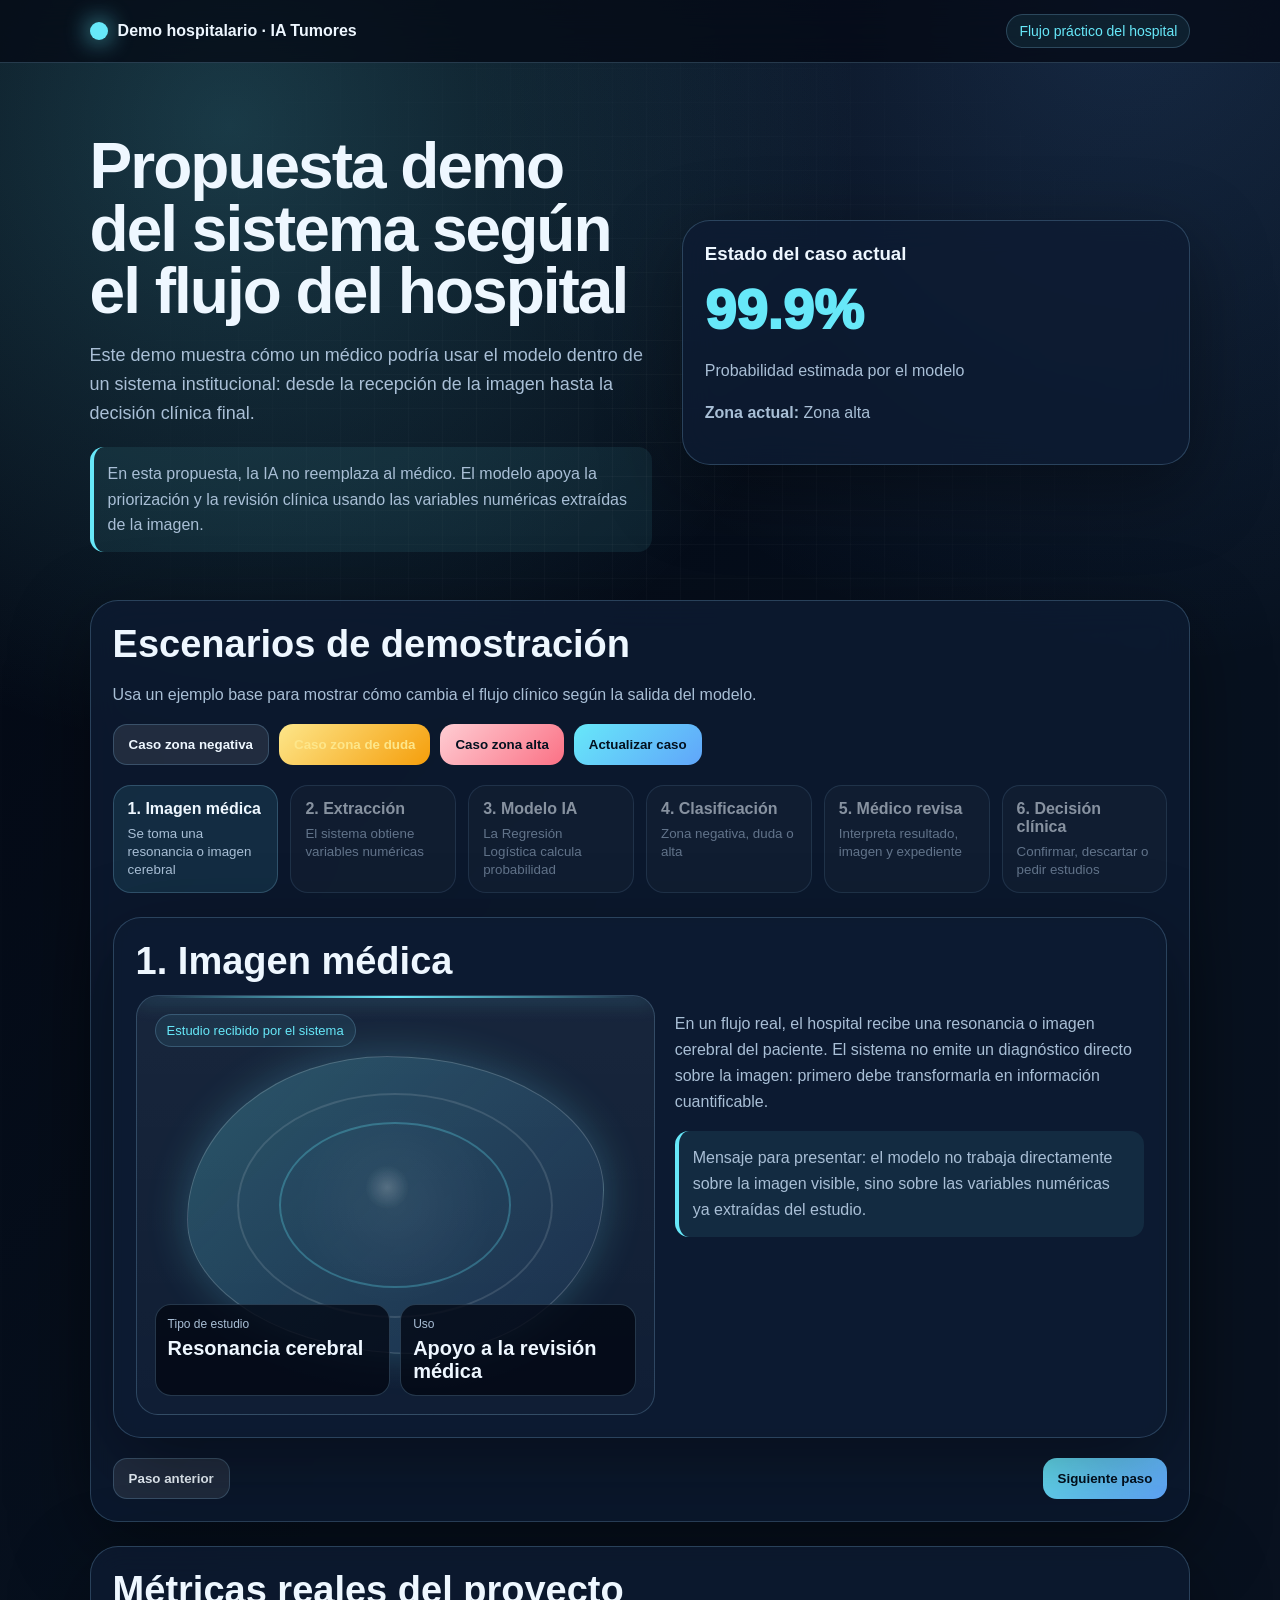
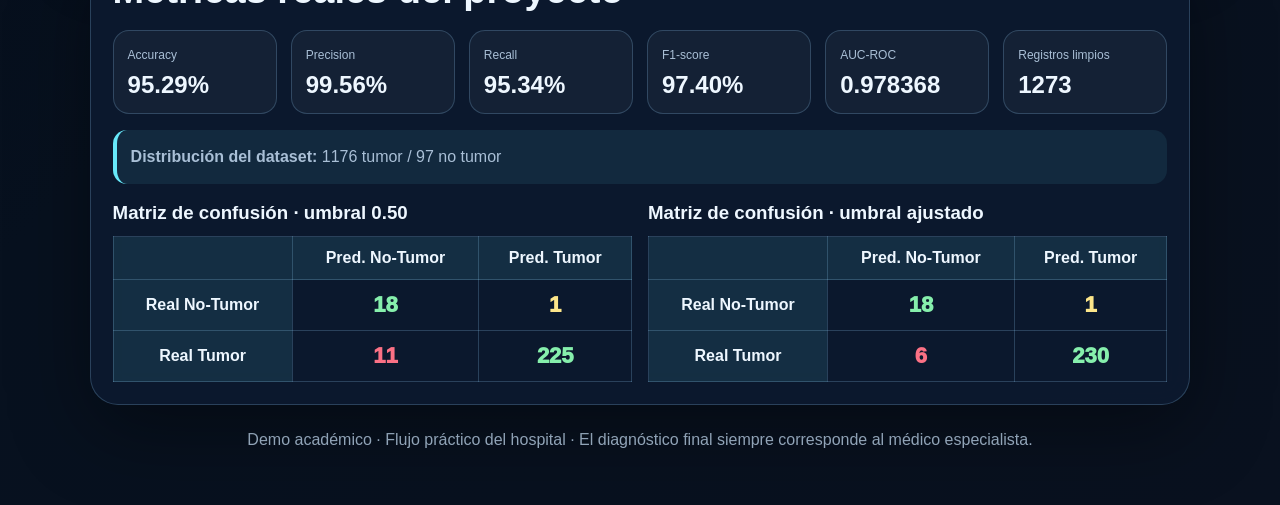
==== commit b3f4b45e: "Add files via upload" ====
--- a/index.html
+++ b/index.html
@@ -3,194 +3,213 @@
 <head>
   <meta charset="UTF-8"/>
   <meta name="viewport" content="width=device-width, initial-scale=1.0"/>
-  <title>NeuroScan Grupo 4 · Demo fusionado</title>
+  <title>Demo flujo hospitalario - tumores cerebrales</title>
   <link rel="stylesheet" href="styles.css"/>
 </head>
 <body>
   <header class="topbar">
-    <div class="brand"><span class="logo"></span> NeuroScan Grupo 4</div>
-    <nav class="nav">
-      <button id="tab_demo" class="tab active" onclick="switchTab('demo')">Demo IA</button>
-      <button id="tab_modelo" class="tab" onclick="switchTab('modelo')">Modelo</button>
-      <button id="tab_crisp" class="tab" onclick="switchTab('crisp')">CRISP-DM</button>
-      <button id="presentationBtn">Modo presentación</button>
-    </nav>
+    <div class="brand"><span class="logo"></span> Demo hospitalario · IA Tumores</div>
+    <div class="badge">Flujo práctico del hospital</div>
   </header>
 
   <section class="hero">
     <div>
-      <span class="badge">Trabajo final · IA Empresarial · Tecnológico de Costa Rica</span>
-      <h1>Prototipo académico de clasificación de tumores cerebrales</h1>
+      <h1>Propuesta demo del sistema según el flujo del hospital</h1>
       <p class="lead">
-        Demo fusionado con diseño médico/IA, simulador interactivo y resultados reales del notebook en Python.
-        El modelo usado es Regresión Logística para clasificación binaria supervisada.
+        Este demo muestra cómo un médico podría usar el modelo dentro de un sistema institucional:
+        desde la recepción de la imagen hasta la decisión clínica final.
       </p>
-      <div class="heroActions">
-        <button class="btn" onclick="document.getElementById('demoSection').scrollIntoView()">Probar simulador</button>
-        <button class="btn secondary" onclick="switchTab('modelo')">Ver métricas reales</button>
-      </div>
       <p class="note">
-        Aviso académico: este demo no es diagnóstico médico. No analiza imágenes directamente.
-        Trabaja con variables numéricas previamente extraídas y reproduce los resultados del proyecto en Python.
+        En esta propuesta, la IA no reemplaza al médico. El modelo apoya la priorización y la revisión clínica usando las variables numéricas extraídas de la imagen.
       </p>
     </div>
 
-    <div class="visual">
-      <div class="scan"></div>
-      <div class="brain3d">
-        <div class="orbit o1"><span class="node n1"></span><span class="node n2"></span></div>
-        <div class="orbit o2"><span class="node n3"></span></div>
-        <div class="orbit o3"><span class="node n4"></span></div>
-        <div class="brainCore"></div>
-      </div>
-      <div class="hud">
-        <div class="hudCard"><span>Zona del modelo</span><strong id="brainStatus">--</strong></div>
-        <div class="hudCard"><span>Probabilidad</span><strong id="brainProb">--</strong></div>
-        <div class="hudCard"><span>AUC real</span><strong>0.9784</strong></div>
-      </div>
+    <div class="heroCard">
+      <h3>Estado del caso actual</h3>
+      <div class="value" id="heroProb">--</div>
+      <p>Probabilidad estimada por el modelo</p>
+      <p><strong>Zona actual:</strong> <span id="heroZone">--</span></p>
     </div>
   </section>
 
   <main>
-    <section id="view_demo" class="view active">
-      <section class="section" id="demoSection">
-        <div class="grid2">
+    <section class="panel">
+      <h2>Escenarios de demostración</h2>
+      <p>Usa un ejemplo base para mostrar cómo cambia el flujo clínico según la salida del modelo.</p>
+      <div class="controls">
+        <button class="btn secondary" id="btnNeg">Caso zona negativa</button>
+        <button class="btn warn" id="btnDoubt">Caso zona de duda</button>
+        <button class="btn danger" id="btnHigh">Caso zona alta</button>
+        <button class="btn" id="btnRefresh">Actualizar caso</button>
+      </div>
+
+      <div class="progress">
+        <div class="step active"><strong>1. Imagen médica</strong><small>Se toma una resonancia o imagen cerebral</small></div>
+        <div class="step"><strong>2. Extracción</strong><small>El sistema obtiene variables numéricas</small></div>
+        <div class="step"><strong>3. Modelo IA</strong><small>La Regresión Logística calcula probabilidad</small></div>
+        <div class="step"><strong>4. Clasificación</strong><small>Zona negativa, duda o alta</small></div>
+        <div class="step"><strong>5. Médico revisa</strong><small>Interpreta resultado, imagen y expediente</small></div>
+        <div class="step"><strong>6. Decisión clínica</strong><small>Confirmar, descartar o pedir estudios</small></div>
+      </div>
+
+      <!-- Paso 1 -->
+      <div class="screen active stepCard">
+        <h2>1. Imagen médica</h2>
+        <div class="twoCol">
+          <div class="imageMock">
+            <div class="scan"></div>
+            <div class="mockLabel">Estudio recibido por el sistema</div>
+            <div class="mriBrain"></div>
+            <div class="hud">
+              <div class="hudCard"><span>Tipo de estudio</span><strong>Resonancia cerebral</strong></div>
+              <div class="hudCard"><span>Uso</span><strong>Apoyo a la revisión médica</strong></div>
+            </div>
+          </div>
+          <div>
+            <p>
+              En un flujo real, el hospital recibe una resonancia o imagen cerebral del paciente.
+              El sistema no emite un diagnóstico directo sobre la imagen: primero debe transformarla en información cuantificable.
+            </p>
+            <p class="note">
+              Mensaje para presentar: el modelo no trabaja directamente sobre la imagen visible,
+              sino sobre las variables numéricas ya extraídas del estudio.
+            </p>
+          </div>
+        </div>
+      </div>
+
+      <!-- Paso 2 -->
+      <div class="screen stepCard">
+        <h2>2. Extracción de características</h2>
+        <p id="extractionSummary">--</p>
+        <div class="twoCol">
+          <div>
+            <div id="featuresContainer"></div>
+          </div>
+          <div>
+            <div class="panel">
+              <h3>Resumen de extracción</h3>
+              <div class="valueBig" id="featureCount">--</div>
+              <p>variables predictoras utilizadas por el modelo</p>
+              <p class="note">
+                Estas variables representan características de primer orden, textura y calidad, como media, entropía, contraste, homogeneidad, correlación, PSNR, SSIM, MSE y DC.
+              </p>
+            </div>
+          </div>
+        </div>
+      </div>
+
+      <!-- Paso 3 -->
+      <div class="screen stepCard">
+        <h2>3. Modelo IA</h2>
+        <div class="twoCol">
           <div class="panel">
-            <h2>Simulador interactivo</h2>
-            <p>
-              Use los valores base o pruebe escenarios. El cálculo utiliza los coeficientes reales de la
-              Regresión Logística entrenada en Python con <code>class_weight="balanced"</code>.
-            </p>
-
-            <div class="actions">
-              <button class="btn secondary" id="btnMedian">Usar medianas</button>
-              <button class="btn danger" id="btnHigh">Ejemplo zona alta</button>
-              <button class="btn warn" id="btnDoubt">Ejemplo zona de duda</button>
-              <button class="btn secondary" id="btnLow">Ejemplo zona negativa</button>
-            </div>
-
-            <div id="featureGrid"></div>
-          </div>
-
-          <aside class="resultCard" id="resultCard">
-            <span class="resultIcon" id="resultIcon">--</span>
-            <h2>Resultado del modelo</h2>
-            <div class="probability" id="probability">--</div>
-            <h3 id="resultLabel">--</h3>
-            <strong id="resultZone">--</strong>
-            <div class="gauge"><i id="gaugeFill"></i></div>
-            <p id="resultExplanation">--</p>
+            <h3>Motor de predicción</h3>
+            <p><strong>Modelo:</strong> <span id="modelName">--</span></p>
+            <div class="valueBig" id="modelProb">--</div>
+            <p>probabilidad estimada de tumor</p>
+            <p><strong>AUC real del notebook:</strong> <span id="modelAuc">--</span></p>
             <p class="note">
-              Umbral de alerta del notebook: <strong>0.212</strong>. Umbral alto usado para zona superior: <strong>0.70</strong>.
-            </p>
-
-            <h3>Variables que más movieron esta predicción</h3>
-            <div id="contributions"></div>
-          </aside>
-        </div>
-      </section>
+              El sistema usa Regresión Logística para calcular una probabilidad a partir de las variables del caso.
+            </p>
+          </div>
+          <div>
+            <p>
+              En este paso, la IA convierte los valores extraídos en una salida probabilística. Esto es útil porque permite definir umbrales y niveles de alerta, no solo una respuesta binaria.
+            </p>
+          </div>
+        </div>
+      </div>
+
+      <!-- Paso 4 -->
+      <div class="screen stepCard">
+        <h2>4. Clasificación</h2>
+        <div id="zoneCard" class="zoneCard">
+          <p>Resultado del sistema</p>
+          <div class="zoneName" id="zoneName">--</div>
+          <h3 id="zoneLabel">--</h3>
+          <div class="gauge"><i id="gaugeFill"></i></div>
+          <p id="zoneThresholds">--</p>
+        </div>
+        <p class="note" style="margin-top:18px;">
+          El caso puede caer en zona negativa, zona de duda o zona alta. Esto permite que el sistema apoye la priorización del trabajo clínico.
+        </p>
+      </div>
+
+      <!-- Paso 5 -->
+      <div class="screen stepCard">
+        <h2>5. Médico revisa</h2>
+        <div class="twoCol">
+          <div>
+            <p id="doctorReview">--</p>
+            <p><strong>Acción sugerida por el sistema:</strong> <span id="doctorAction">--</span></p>
+            <p class="note">
+              Aquí el especialista integra tres fuentes: la imagen, el expediente clínico y el resultado del modelo.
+            </p>
+          </div>
+          <div>
+            <h3>Variables que más influyeron</h3>
+            <div id="contribs"></div>
+          </div>
+        </div>
+      </div>
+
+      <!-- Paso 6 -->
+      <div class="screen stepCard">
+        <h2>6. Decisión clínica</h2>
+        <div class="twoCol">
+          <div class="panel">
+            <h3>Salida final del flujo</h3>
+            <p><strong>Probabilidad:</strong> <span id="finalProb">--</span></p>
+            <p><strong>Zona:</strong> <span id="finalZone">--</span></p>
+            <p><strong>Decisión sugerida:</strong> <span id="clinicalDecision">--</span></p>
+            <p class="note" id="finalMessage">--</p>
+          </div>
+          <div>
+            <p>
+              La decisión clínica nunca la toma la IA sola. El médico puede confirmar, descartar o solicitar estudios adicionales según el contexto del paciente.
+            </p>
+            <p>
+              Esa es la forma correcta de defender el modelo: como una herramienta de apoyo a la decisión, no como un sustituto del especialista.
+            </p>
+          </div>
+        </div>
+      </div>
+
+      <div class="navButtons">
+        <button class="btn secondary" id="btnPrev">Paso anterior</button>
+        <button class="btn" id="btnNext">Siguiente paso</button>
+      </div>
     </section>
 
-    <section id="view_modelo" class="view">
-      <section class="section">
-        <div class="panel">
-          <h2>Resultados reales del notebook Python</h2>
-          <p class="lead">Estos datos salen del código final: limpieza, entrenamiento, evaluación y ajuste de umbral.</p>
-
-          <div class="kpis">
-            <div class="kpi"><span>Imágenes procesadas</span><strong id="kpiRows">--</strong></div>
-            <div class="kpi"><span>Variables predictoras</span><strong id="kpiVars">--</strong></div>
-            <div class="kpi"><span>AUC-ROC</span><strong id="kpiAuc">--</strong></div>
-            <div class="kpi"><span>Recall</span><strong id="kpiRecall">--</strong></div>
-            <div class="kpi"><span>Accuracy</span><strong id="kpiAcc">--</strong></div>
-            <div class="kpi"><span>F1-score</span><strong id="kpiF1">--</strong></div>
-          </div>
-
-          <p id="distText" class="note"></p>
-
-          <div class="matrixWrap">
-            <div>
-              <h3>Matriz de confusión · umbral 0.50</h3>
-              <div id="cm050"></div>
-            </div>
-            <div>
-              <h3>Matriz de confusión · umbral ajustado <span id="thresholdText">--</span></h3>
-              <div id="cmOpt"></div>
-            </div>
-          </div>
-
-          <p class="note">
-            Hallazgo defendible: el ajuste del umbral reduce los falsos negativos de 11 a 6,
-            manteniendo 1 falso positivo. En un contexto de análisis sensible, el falso negativo es el error más crítico.
-          </p>
-        </div>
-      </section>
-
-      <section class="section">
-        <div class="grid2">
-          <div class="panel">
-            <h2>Sistema de tres zonas del notebook</h2>
-            <p>
-              El notebook no se queda solo con 0/1. También propone una zona de advertencia:
-              bajo <strong id="thresholdText2">0.212</strong>, zona de duda y zona alta desde <strong id="thresholdHighText">0.70</strong>.
-            </p>
-            <div class="zones">
-              <div class="zone"><strong class="good" id="zoneNegative">--</strong><span>Zona negativa</span></div>
-              <div class="zone"><strong class="warn" id="zoneDoubt">--</strong><span>Zona de duda</span></div>
-              <div class="zone"><strong class="bad" id="zoneHigh">--</strong><span>Zona alta del modelo</span></div>
-            </div>
-          </div>
-
-          <div class="panel">
-            <h2>Importancia de variables</h2>
-            <p>
-              Ranking calculado con el valor absoluto de los coeficientes reales de la Regresión Logística.
-            </p>
-            <div id="importanceList"></div>
-          </div>
-        </div>
-      </section>
-
-      <section class="section">
-        <div class="panel">
-          <h2>Limpieza de datos demostrada</h2>
-          <p>Estos son los problemas corregidos reportados en el resumen ejecutivo del notebook.</p>
-          <div class="cleanGrid">
-            <div class="cleanItem"><span>Valores multi-punto corregidos</span><strong id="cleanMulti">--</strong></div>
-            <div class="cleanItem"><span>Texto basura imputado</span><strong id="cleanGarbage">--</strong></div>
-            <div class="cleanItem"><span>Correlaciones imposibles corregidas</span><strong id="cleanCorr">--</strong></div>
-            <div class="cleanItem"><span>Celdas vacías imputadas</span><strong id="cleanEmpty">--</strong></div>
-            <div class="cleanItem"><span>Filas sin diagnóstico eliminadas</span><strong id="cleanRows">--</strong></div>
-            <div class="cleanItem"><span>NaN finales</span><strong id="cleanNan">--</strong></div>
-          </div>
-        </div>
-      </section>
+    <section class="panel" style="margin-top:24px;">
+      <h2>Métricas reales del proyecto</h2>
+      <div class="kpis">
+        <div class="kpi"><span>Accuracy</span><strong id="mAccuracy">--</strong></div>
+        <div class="kpi"><span>Precision</span><strong id="mPrecision">--</strong></div>
+        <div class="kpi"><span>Recall</span><strong id="mRecall">--</strong></div>
+        <div class="kpi"><span>F1-score</span><strong id="mF1">--</strong></div>
+        <div class="kpi"><span>AUC-ROC</span><strong id="mAuc">--</strong></div>
+        <div class="kpi"><span>Registros limpios</span><strong id="mRows">--</strong></div>
+      </div>
+      <p class="note"><strong>Distribución del dataset:</strong> <span id="mClasses">--</span></p>
+
+      <div class="matrixWrap">
+        <div>
+          <h3>Matriz de confusión · umbral 0.50</h3>
+          <div id="mConf50"></div>
+        </div>
+        <div>
+          <h3>Matriz de confusión · umbral ajustado</h3>
+          <div id="mConfOpt"></div>
+        </div>
+      </div>
     </section>
 
-    <section id="view_crisp" class="view">
-      <section class="section">
-        <div class="panel">
-          <h2>Metodología CRISP-DM aplicada</h2>
-          <div class="pipeline">
-            <div class="step"><b>1</b><strong>Negocio</strong><p>Apoyar la explicación de clasificación Tumor / No-Tumor como caso académico de IA empresarial.</p></div>
-            <div class="step"><b>2</b><strong>Datos</strong><p>Dataset de 1.275 filas y 18 columnas; luego de limpieza quedan 1.273 registros válidos.</p></div>
-            <div class="step"><b>3</b><strong>Preparación</strong><p>Conversión de object a float, corrección multi-punto, imputación por mediana y eliminación de tipo vacío.</p></div>
-            <div class="step"><b>4</b><strong>Modelo</strong><p>Regresión Logística con datos escalados y class_weight="balanced".</p></div>
-            <div class="step"><b>5</b><strong>Evaluación</strong><p>Matriz de confusión, accuracy, precision, recall, F1-score, AUC-ROC y ajuste de umbral.</p></div>
-          </div>
-
-          <p class="note">
-            Mensaje para exposición: “El valor del proyecto no está solo en entrenar un modelo,
-            sino en limpiar datos defectuosos, interpretar métricas y convertir la probabilidad en una decisión explicable.”
-          </p>
-        </div>
-      </section>
-    </section>
+    <div class="footer">
+      Demo académico · Flujo práctico del hospital · El diagnóstico final siempre corresponde al médico especialista.
+    </div>
   </main>
-
-  <footer class="footer">
-    Grupo 4 · Trabajo final académico · Módulo III Aplicaciones de Inteligencia Artificial Empresarial · No corresponde a diagnóstico médico real.
-  </footer>
 
   <script src="app.js"></script>
 </body>
--- a/styles.css
+++ b/styles.css
@@ -1,41 +1,37 @@
 
 :root {
-  --bg: #06111f;
-  --surface: rgba(13, 28, 53, .78);
+  --bg: #07111f;
+  --surface: rgba(14, 27, 50, .78);
   --surface2: rgba(255,255,255,.055);
-  --line: rgba(159, 220, 255, .22);
+  --line: rgba(151, 214, 255, .22);
   --text: #eef7ff;
-  --muted: #a9bdd5;
+  --muted: #a9bfd6;
   --cyan: #67e8f9;
   --blue: #60a5fa;
   --green: #86efac;
   --yellow: #fde68a;
   --red: #fb7185;
-  --purple: #c084fc;
   --shadow: 0 24px 80px rgba(0,0,0,.38);
 }
 
 * { box-sizing: border-box; }
-
 body {
   margin: 0;
-  min-height: 100vh;
   font-family: Arial, Helvetica, sans-serif;
   color: var(--text);
   background:
     radial-gradient(circle at 18% 6%, rgba(103,232,249,.22), transparent 28%),
-    radial-gradient(circle at 88% 0%, rgba(192,132,252,.20), transparent 28%),
+    radial-gradient(circle at 88% 0%, rgba(96,165,250,.18), transparent 28%),
     linear-gradient(135deg, #030712, var(--bg) 55%, #09111f);
 }
-
 body::before {
   content: "";
   position: fixed;
   inset: 0;
   pointer-events: none;
   background-image:
-    linear-gradient(rgba(255,255,255,.035) 1px, transparent 1px),
-    linear-gradient(90deg, rgba(255,255,255,.035) 1px, transparent 1px);
+    linear-gradient(rgba(255,255,255,.03) 1px, transparent 1px),
+    linear-gradient(90deg, rgba(255,255,255,.03) 1px, transparent 1px);
   background-size: 34px 34px;
   mask-image: radial-gradient(circle at center, black, transparent 78%);
 }
@@ -43,581 +39,242 @@
 .topbar {
   position: sticky;
   top: 0;
-  z-index: 30;
+  z-index: 20;
   display: flex;
+  justify-content: space-between;
   align-items: center;
-  justify-content: space-between;
-  gap: 18px;
   padding: 14px 7vw;
   background: rgba(3, 7, 18, .72);
   backdrop-filter: blur(16px);
   border-bottom: 1px solid var(--line);
 }
-
-.brand {
-  display: flex;
-  align-items: center;
-  gap: 10px;
-  font-weight: 900;
-}
-
+.brand { display: flex; gap: 10px; align-items: center; font-weight: 900; }
 .logo {
-  width: 18px;
-  height: 18px;
-  border-radius: 50%;
-  background: var(--cyan);
-  box-shadow: 0 0 24px var(--cyan);
-  animation: pulse 1.7s infinite;
-}
-
-.nav {
-  display: flex;
-  align-items: center;
-  gap: 8px;
-  flex-wrap: wrap;
-}
-
-.nav button {
-  color: var(--text);
-  background: rgba(255,255,255,.06);
-  border: 1px solid var(--line);
-  border-radius: 999px;
-  padding: 9px 12px;
-  cursor: pointer;
-}
-
-.nav button.active {
-  background: linear-gradient(135deg, var(--cyan), var(--blue));
-  color: #03111f;
-  font-weight: 900;
+  width: 18px; height: 18px; border-radius: 50%;
+  background: var(--cyan); box-shadow: 0 0 24px var(--cyan);
+}
+.badge {
+  color: var(--cyan); border: 1px solid var(--line); border-radius: 999px;
+  padding: 8px 12px; background: rgba(103,232,249,.08); font-size: 14px;
 }
 
 .hero {
-  min-height: 86vh;
-  padding: 62px 7vw 36px;
-  display: grid;
-  grid-template-columns: 1.05fr .95fr;
-  gap: 34px;
-  align-items: center;
-}
-
-.badge {
-  display: inline-flex;
-  border: 1px solid var(--line);
-  border-radius: 999px;
-  color: var(--cyan);
-  background: rgba(103,232,249,.08);
-  padding: 8px 12px;
-  font-size: 14px;
-}
-
-h1 {
-  margin: 18px 0;
-  font-size: clamp(38px, 5vw, 74px);
-  line-height: .98;
-  letter-spacing: -2px;
-}
-
-h2 {
-  margin: 0 0 12px;
-  font-size: clamp(25px, 3vw, 40px);
-}
-
+  padding: 54px 7vw 24px;
+  display: grid; grid-template-columns: 1.05fr .95fr; gap: 30px; align-items: center;
+}
+h1 { margin: 18px 0; font-size: clamp(36px, 5vw, 68px); line-height: .98; letter-spacing: -2px; }
+h2 { margin: 0 0 12px; font-size: clamp(26px, 3vw, 38px); }
 h3 { margin: 0 0 12px; }
-
-p {
-  color: var(--muted);
-  line-height: 1.62;
-}
-
-.lead {
-  font-size: 18px;
-  max-width: 780px;
-}
-
+p { color: var(--muted); line-height: 1.62; }
+.lead { font-size: 18px; }
 .note {
   border-left: 4px solid var(--cyan);
   background: rgba(103,232,249,.08);
   border-radius: 14px;
   padding: 14px;
-  color: var(--muted);
-}
-
-.heroActions, .actions {
-  display: flex;
-  gap: 10px;
-  flex-wrap: wrap;
-  margin-top: 18px;
-}
-
+}
+
+.heroCard, .panel, .stepCard {
+  background: var(--surface);
+  border: 1px solid var(--line);
+  border-radius: 28px;
+  padding: 22px;
+  box-shadow: var(--shadow);
+  backdrop-filter: blur(16px);
+}
+
+.heroCard .value {
+  font-size: 56px;
+  font-weight: 1000;
+  margin: 12px 0 4px;
+  color: var(--cyan);
+}
+
+main { padding: 8px 7vw 46px; }
+.progress {
+  display: grid;
+  grid-template-columns: repeat(6, 1fr);
+  gap: 12px;
+  margin: 10px 0 24px;
+}
+.step {
+  background: rgba(255,255,255,.04);
+  border: 1px solid var(--line);
+  border-radius: 18px;
+  padding: 14px;
+  opacity: .55;
+}
+.step.active {
+  opacity: 1;
+  background: rgba(103,232,249,.10);
+}
+.step strong { display: block; margin-bottom: 6px; color: var(--text); }
+.step small { color: var(--muted); }
+
+.screen { display: none; }
+.screen.active { display: block; }
+
+.controls {
+  display: flex; gap: 10px; flex-wrap: wrap; margin: 14px 0 20px;
+}
 .btn {
-  border: 0;
-  border-radius: 14px;
-  padding: 12px 15px;
-  font-weight: 900;
-  cursor: pointer;
-  color: #03111f;
+  border: 0; border-radius: 14px; padding: 12px 15px;
+  font-weight: 900; cursor: pointer; color: #03111f;
   background: linear-gradient(135deg, var(--cyan), var(--blue));
-  box-shadow: 0 14px 34px rgba(103,232,249,.20);
-}
-
-.btn.secondary { color: var(--text); background: rgba(255,255,255,.09); border: 1px solid var(--line); box-shadow: none; }
+}
+.btn.secondary { color: var(--text); background: rgba(255,255,255,.09); border: 1px solid var(--line); }
 .btn.warn { background: linear-gradient(135deg, var(--yellow), #f59e0b); }
 .btn.danger { background: linear-gradient(135deg, #fecdd3, var(--red)); }
 
-.visual {
-  min-height: 520px;
+.twoCol {
+  display: grid; grid-template-columns: 1.05fr .95fr; gap: 20px; align-items: start;
+}
+.imageMock {
+  min-height: 420px;
+  border-radius: 22px;
+  border: 1px solid var(--line);
+  background:
+    radial-gradient(circle at 50% 50%, rgba(255,255,255,.05), transparent 30%),
+    linear-gradient(180deg, rgba(255,255,255,.05), rgba(255,255,255,.02));
   position: relative;
   overflow: hidden;
-  border: 1px solid var(--line);
-  border-radius: 34px;
-  box-shadow: var(--shadow);
-  background:
-    radial-gradient(circle at 50% 28%, rgba(103,232,249,.15), transparent 36%),
-    linear-gradient(180deg, rgba(255,255,255,.08), rgba(255,255,255,.025));
-  perspective: 900px;
-}
-
+}
 .scan {
-  position: absolute;
-  left: 0;
-  right: 0;
-  height: 3px;
+  position: absolute; left: 0; right: 0; height: 2px;
   background: linear-gradient(90deg, transparent, var(--cyan), transparent);
-  box-shadow: 0 0 26px var(--cyan);
+  box-shadow: 0 0 20px var(--cyan);
   animation: scan 4s linear infinite;
-  z-index: 5;
-}
-
-.brain3d {
-  position: absolute;
-  inset: 40px 28px 112px;
-  transform-style: preserve-3d;
-  animation: float3d 6s ease-in-out infinite;
-  filter: drop-shadow(0 0 28px rgba(103,232,249,.36));
-}
-
-.brainCore {
-  position: absolute;
-  width: min(76%, 420px);
-  aspect-ratio: 1.14;
-  left: 50%;
-  top: 50%;
-  transform: translate(-50%, -50%) rotateX(58deg) rotateZ(-13deg);
+}
+.mriBrain {
+  position: absolute; inset: 60px 50px;
   border-radius: 48% 52% 45% 55% / 55% 45% 55% 45%;
   background:
-    radial-gradient(circle at 42% 46%, rgba(255,255,255,.30), transparent 9%),
-    radial-gradient(circle at 58% 44%, rgba(255,255,255,.18), transparent 8%),
-    linear-gradient(135deg, rgba(103,232,249,.35), rgba(96,165,250,.18), rgba(192,132,252,.22));
-  border: 1px solid rgba(255,255,255,.26);
-  box-shadow: inset 0 0 55px rgba(255,255,255,.12), 0 0 46px rgba(103,232,249,.48);
-}
-
-.brainCore::before,
-.brainCore::after {
+    radial-gradient(circle at 48% 44%, rgba(255,255,255,.20), transparent 8%),
+    linear-gradient(135deg, rgba(103,232,249,.25), rgba(96,165,250,.12));
+  border: 1px solid rgba(255,255,255,.18);
+  box-shadow: 0 0 42px rgba(103,232,249,.24);
+}
+.mriBrain::before, .mriBrain::after {
   content: "";
-  position: absolute;
-  inset: 10%;
-  border-radius: 50%;
-  border: 2px solid rgba(255,255,255,.14);
-  transform: rotate(24deg);
-}
-
-.brainCore::after {
-  inset: 19%;
-  transform: rotate(-38deg);
-  border-color: rgba(103,232,249,.34);
-}
-
-.brain3d.alert .brainCore {
-  box-shadow: inset 0 0 55px rgba(255,255,255,.10), 0 0 64px rgba(251,113,133,.68);
-  background:
-    radial-gradient(circle at 47% 48%, rgba(251,113,133,.95), transparent 11%),
-    linear-gradient(135deg, rgba(251,113,133,.45), rgba(96,165,250,.16), rgba(192,132,252,.22));
-}
-
-.brain3d.doubt .brainCore {
-  box-shadow: inset 0 0 55px rgba(255,255,255,.10), 0 0 64px rgba(253,230,138,.58);
-}
-
-.orbit {
-  position: absolute;
-  inset: 12%;
-  border: 1px solid rgba(103,232,249,.24);
-  border-radius: 50%;
-  animation: orbit 10s linear infinite;
-}
-
-.orbit.o2 { animation-duration: 13s; animation-direction: reverse; transform: rotateX(62deg); }
-.orbit.o3 { animation-duration: 16s; transform: rotateY(62deg); }
-
-.node {
-  position: absolute;
-  width: 9px;
-  height: 9px;
-  border-radius: 50%;
-  background: var(--cyan);
-  box-shadow: 0 0 16px var(--cyan);
-}
-
-.n1 { left: 25%; top: 18%; }
-.n2 { left: 70%; top: 26%; }
-.n3 { left: 47%; top: 74%; }
-.n4 { left: 84%; top: 58%; background: var(--purple); box-shadow: 0 0 16px var(--purple); }
-
+  position: absolute; inset: 12%;
+  border-radius: 50%; border: 2px solid rgba(255,255,255,.12);
+}
+.mriBrain::after { inset: 22%; border-color: rgba(103,232,249,.28); }
+.mockLabel {
+  position: absolute; left: 18px; top: 18px;
+  font-size: 13px; color: var(--cyan);
+  border: 1px solid var(--line); border-radius: 999px; padding: 8px 11px;
+  background: rgba(103,232,249,.08);
+}
 .hud {
-  position: absolute;
-  left: 22px;
-  right: 22px;
-  bottom: 22px;
-  display: grid;
-  grid-template-columns: 1.2fr .8fr .8fr;
-  gap: 12px;
-}
-
+  position: absolute; left: 18px; right: 18px; bottom: 18px;
+  display: grid; grid-template-columns: repeat(2,1fr); gap: 10px;
+}
 .hudCard {
-  border: 1px solid var(--line);
-  background: rgba(3, 7, 18, .76);
-  border-radius: 18px;
-  padding: 14px;
-}
-
-.hudCard span {
-  display: block;
-  color: var(--muted);
-  font-size: 12px;
-  margin-bottom: 7px;
-}
-
-.hudCard strong {
-  font-size: 22px;
-}
-
-.section {
-  padding: 48px 7vw;
-}
-
-.panel, .resultCard {
-  background: var(--surface);
-  border: 1px solid var(--line);
-  border-radius: 28px;
-  padding: 24px;
-  box-shadow: var(--shadow);
-  backdrop-filter: blur(16px);
-}
-
-.view { display: none; }
-.view.active { display: block; }
-
-.grid2 {
-  display: grid;
-  grid-template-columns: 1.22fr .78fr;
-  gap: 22px;
-  align-items: start;
+  border: 1px solid var(--line); border-radius: 16px;
+  background: rgba(3, 7, 18, .78); padding: 12px;
+}
+.hudCard span { display: block; color: var(--muted); font-size: 12px; margin-bottom: 6px; }
+.hudCard strong { font-size: 20px; }
+
+.featureGroup {
+  margin-top: 16px; border: 1px solid var(--line);
+  border-radius: 20px; padding: 16px; background: rgba(255,255,255,.035);
+}
+.fields {
+  display: grid; grid-template-columns: repeat(2,1fr); gap: 14px;
+}
+.field label {
+  display: block; font-size: 14px; font-weight: 900; margin-bottom: 6px;
+}
+.field input {
+  width: 100%; padding: 12px; border-radius: 12px;
+  border: 1px solid var(--line); background: rgba(3,7,18,.72); color: var(--text);
+}
+.field small { color: var(--muted); display: block; margin-top: 5px; font-size: 12px; }
+
+.valueBig {
+  font-size: 54px; font-weight: 1000; letter-spacing: -2px; margin: 10px 0 4px;
+}
+.gauge {
+  height: 16px; border-radius: 999px; overflow: hidden;
+  background: rgba(255,255,255,.08); border: 1px solid var(--line); margin: 14px 0;
+}
+.gauge i {
+  display: block; width: 0%; height: 100%;
+  background: linear-gradient(90deg, var(--green), var(--yellow), var(--red));
+}
+
+.zoneCard {
+  border: 1px solid var(--line); border-radius: 22px; padding: 18px;
+  background: rgba(255,255,255,.04);
+}
+.zoneCard.negative { border-color: rgba(134,239,172,.55); }
+.zoneCard.doubt { border-color: rgba(253,230,138,.65); }
+.zoneCard.high { border-color: rgba(251,113,133,.60); }
+.zoneName {
+  font-size: 32px; font-weight: 1000; margin: 8px 0 4px;
+}
+.negative .zoneName { color: var(--green); }
+.doubt .zoneName { color: var(--yellow); }
+.high .zoneName { color: var(--red); }
+
+.contrib {
+  border: 1px solid var(--line);
+  border-radius: 16px;
+  padding: 12px; margin-top: 10px;
+  background: rgba(255,255,255,.04);
+}
+.contribTop { display: flex; justify-content: space-between; gap: 8px; }
+.contribTop span { color: var(--cyan); font-weight: 900; }
+.bar {
+  height: 9px; border-radius: 999px; overflow: hidden;
+  background: rgba(255,255,255,.08); margin: 8px 0;
+}
+.bar i {
+  display: block; height: 100%; border-radius: 999px;
+  background: linear-gradient(90deg, var(--cyan), var(--blue));
 }
 
 .kpis {
-  display: grid;
-  grid-template-columns: repeat(6, 1fr);
-  gap: 14px;
-  margin-top: 18px;
-}
-
+  display: grid; grid-template-columns: repeat(6,1fr); gap: 14px; margin-top: 18px;
+}
 .kpi {
-  min-height: 112px;
-  background: var(--surface2);
-  border: 1px solid var(--line);
-  border-radius: 18px;
-  padding: 16px;
-}
-
+  border: 1px solid var(--line); border-radius: 16px;
+  background: rgba(255,255,255,.04); padding: 14px;
+}
 .kpi span { color: var(--muted); font-size: 12px; }
-.kpi strong { display: block; margin-top: 10px; font-size: 25px; }
-
-.pipeline {
-  display: grid;
-  grid-template-columns: repeat(5, 1fr);
-  gap: 14px;
-  margin-top: 18px;
-}
-
-.step {
-  border: 1px solid var(--line);
-  border-radius: 18px;
-  background: var(--surface2);
-  padding: 16px;
-}
-
-.step b {
-  width: 32px;
-  height: 32px;
-  display: inline-flex;
-  align-items: center;
-  justify-content: center;
-  border-radius: 50%;
-  background: rgba(103,232,249,.14);
-  color: var(--cyan);
-  margin-bottom: 10px;
-}
-
-.featureGroup {
-  margin-top: 18px;
-  border: 1px solid var(--line);
-  border-radius: 22px;
-  background: rgba(255,255,255,.035);
-  padding: 18px;
-}
-
-.featureInputs {
-  display: grid;
-  grid-template-columns: repeat(2, 1fr);
-  gap: 14px;
-}
-
-.field label {
-  display: block;
-  font-weight: 900;
-  font-size: 14px;
-  margin-bottom: 6px;
-}
-
-.field input {
-  width: 100%;
-  padding: 12px;
-  border-radius: 14px;
-  border: 1px solid var(--line);
-  background: rgba(3, 7, 18, .72);
-  color: var(--text);
-}
-
-.field small {
-  color: var(--muted);
-  font-size: 12px;
-  display: block;
-  margin-top: 5px;
-}
-
-.resultCard {
-  position: sticky;
-  top: 88px;
-}
-
-.resultCard.safe { border-color: rgba(134,239,172,.50); }
-.resultCard.warn { border-color: rgba(253,230,138,.60); }
-.resultCard.danger { border-color: rgba(251,113,133,.58); }
-
-.resultIcon {
-  width: 44px;
-  height: 44px;
-  border-radius: 50%;
-  display: inline-flex;
-  align-items: center;
-  justify-content: center;
-  background: rgba(103,232,249,.12);
-  color: var(--cyan);
-  font-size: 28px;
-  font-weight: 900;
-}
-
-.probability {
-  font-size: clamp(48px, 6vw, 72px);
-  font-weight: 1000;
-  letter-spacing: -3px;
-  margin: 12px 0 4px;
-}
-
-.safe .probability { color: var(--green); }
-.warn .probability { color: var(--yellow); }
-.danger .probability { color: var(--red); }
-
-.gauge {
-  height: 16px;
-  border-radius: 999px;
-  background: rgba(255,255,255,.09);
-  border: 1px solid var(--line);
-  overflow: hidden;
-  margin: 16px 0;
-}
-
-.gauge i {
-  display: block;
-  width: 0%;
-  height: 100%;
-  background: linear-gradient(90deg, var(--green), var(--yellow), var(--red));
-  border-radius: 999px;
-  transition: width .35s ease;
-}
-
-.contribution, .importance {
-  border: 1px solid var(--line);
-  border-radius: 16px;
-  padding: 12px;
-  margin-top: 10px;
-  background: rgba(255,255,255,.04);
-}
-
-.contributionTop, .importanceTop {
-  display: flex;
-  justify-content: space-between;
-  gap: 8px;
-}
-
-.contributionTop span, .importanceTop span { color: var(--cyan); font-weight: 900; }
-
-.bar {
-  height: 9px;
-  border-radius: 999px;
-  overflow: hidden;
-  background: rgba(255,255,255,.08);
-  margin: 8px 0;
-}
-
-.bar i {
-  display: block;
-  height: 100%;
-  border-radius: 999px;
-  background: linear-gradient(90deg, var(--cyan), var(--purple));
-}
-
-.matrixWrap {
-  display: grid;
-  grid-template-columns: 1fr 1fr;
-  gap: 18px;
-  margin-top: 18px;
-}
-
+.kpi strong { display: block; font-size: 24px; margin-top: 8px; }
+
+.matrixWrap { display: grid; grid-template-columns: 1fr 1fr; gap: 16px; margin-top: 18px; }
 .matrix {
-  width: 100%;
-  border-collapse: collapse;
-  overflow: hidden;
-  border-radius: 16px;
-}
-
+  width: 100%; border-collapse: collapse;
+}
 .matrix th, .matrix td {
-  border: 1px solid var(--line);
-  padding: 12px;
-  text-align: center;
-}
-
-.matrix th {
-  background: rgba(103,232,249,.10);
-}
-
-.matrix td {
-  font-size: 24px;
-  font-weight: 1000;
-}
-
+  border: 1px solid var(--line); padding: 12px; text-align: center;
+}
+.matrix th { background: rgba(103,232,249,.10); }
+.matrix td { font-size: 22px; font-weight: 1000; }
 .good { color: var(--green); }
 .warn { color: var(--yellow); }
 .bad { color: var(--red); }
 
-.zones {
-  display: grid;
-  grid-template-columns: repeat(3, 1fr);
-  gap: 14px;
-  margin-top: 18px;
-}
-
-.zone {
-  border: 1px solid var(--line);
-  border-radius: 18px;
-  padding: 18px;
-  background: var(--surface2);
-  text-align: center;
-}
-
-.zone strong {
-  display: block;
-  font-size: 34px;
-  margin-bottom: 4px;
-}
-
-.cleanGrid {
-  display: grid;
-  grid-template-columns: repeat(3, 1fr);
-  gap: 14px;
-  margin-top: 18px;
-}
-
-.cleanItem {
-  border: 1px solid var(--line);
-  background: var(--surface2);
-  border-radius: 18px;
-  padding: 16px;
-}
-
-.cleanItem span {
-  color: var(--muted);
-  font-size: 12px;
-}
-
-.cleanItem strong {
-  display: block;
-  margin-top: 8px;
-  font-size: 24px;
-}
-
-.importance {
-  display: flex;
-  gap: 12px;
-  align-items: flex-start;
-}
-
-.rank {
-  width: 32px;
-  height: 32px;
-  flex: 0 0 auto;
-  border-radius: 50%;
-  display: inline-flex;
-  align-items: center;
-  justify-content: center;
-  color: var(--cyan);
-  background: rgba(103,232,249,.13);
-  font-weight: 1000;
-}
-
-.importanceBody { flex: 1; }
-
-.footer {
-  padding: 32px 7vw 54px;
-  text-align: center;
-  color: var(--muted);
-}
-
-.presentation .topbar { display: none; }
-.presentation .hero { min-height: 100vh; }
-.presentation .section { min-height: 90vh; display: flex; flex-direction: column; justify-content: center; }
-
-@keyframes pulse {
-  0%,100% { transform: scale(.92); opacity: .68; }
-  50% { transform: scale(1.2); opacity: 1; }
-}
+.navButtons {
+  display: flex; justify-content: space-between; margin-top: 20px; gap: 12px;
+}
+
+.footer { padding: 26px 0 10px; color: var(--muted); text-align: center; }
 
 @keyframes scan {
   0% { top: -4%; }
   100% { top: 104%; }
 }
 
-@keyframes float3d {
-  0%,100% { transform: translateY(0) rotateY(-6deg); }
-  50% { transform: translateY(-15px) rotateY(9deg); }
-}
-
-@keyframes orbit {
-  from { transform: rotateX(62deg) rotateZ(0deg); }
-  to { transform: rotateX(62deg) rotateZ(360deg); }
-}
-
 @media (max-width: 1080px) {
-  .hero, .grid2, .matrixWrap { grid-template-columns: 1fr; }
-  .kpis { grid-template-columns: repeat(2, 1fr); }
-  .pipeline { grid-template-columns: repeat(2, 1fr); }
-  .resultCard { position: static; }
+  .hero, .twoCol, .matrixWrap { grid-template-columns: 1fr; }
+  .kpis, .progress { grid-template-columns: repeat(2,1fr); }
 }
 
 @media (max-width: 680px) {
-  .featureInputs, .zones, .cleanGrid, .hud { grid-template-columns: 1fr; }
-  .visual { min-height: 650px; }
-  .nav button:not(.active) { display: none; }
-}
+  .fields, .kpis, .progress, .hud { grid-template-columns: 1fr; }
+}
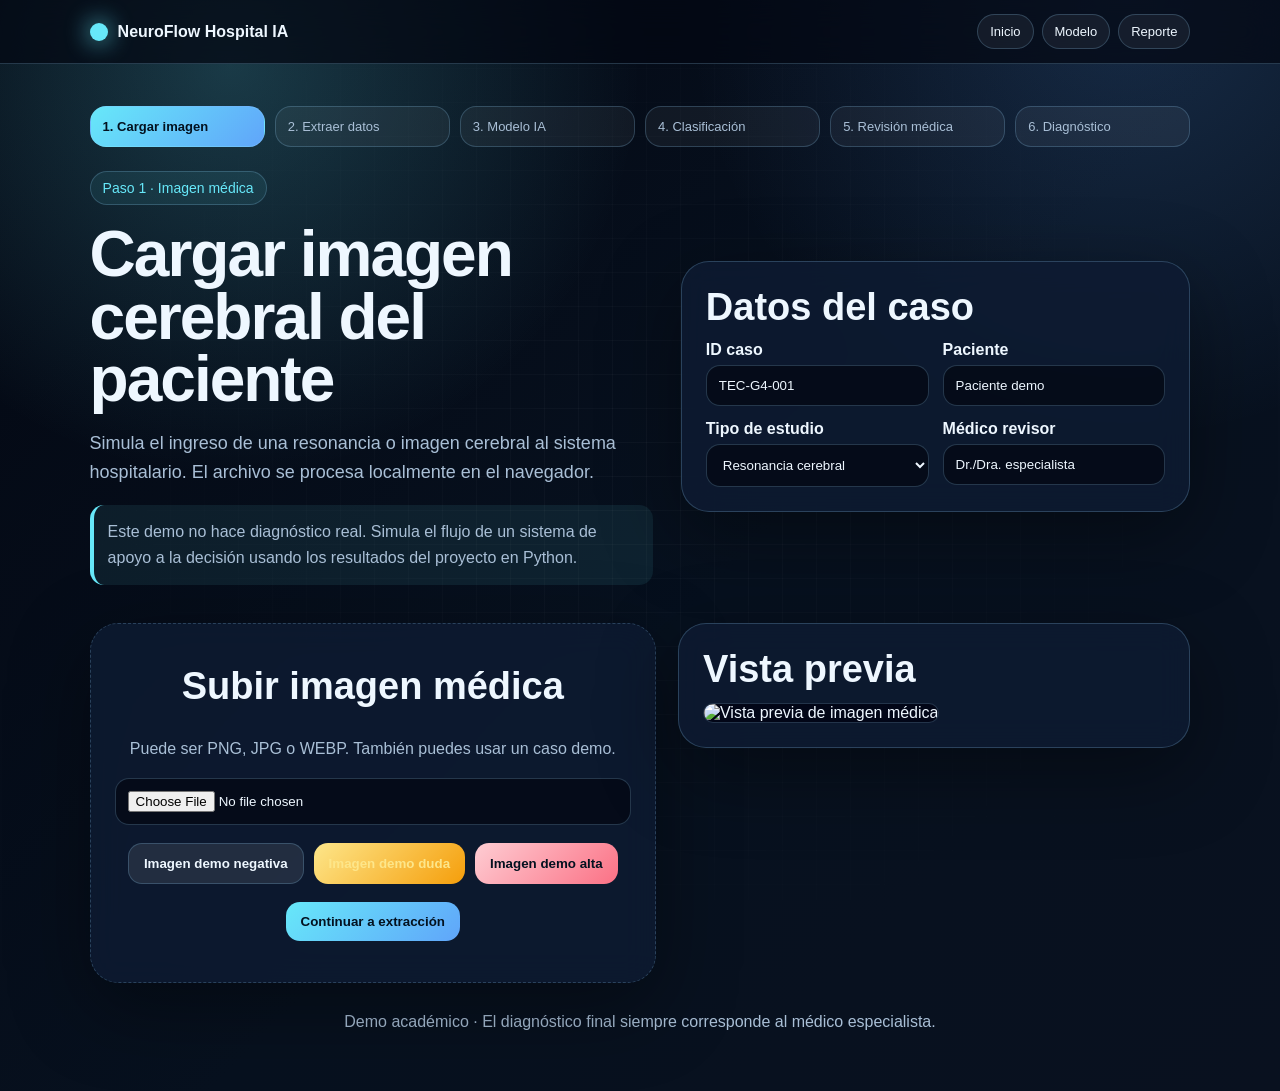
==== commit 3528e9a6: "Add files via upload" ====
--- a/index.html
+++ b/index.html
@@ -1,216 +1,98 @@
 <!DOCTYPE html>
 <html lang="es">
 <head>
-  <meta charset="UTF-8"/>
-  <meta name="viewport" content="width=device-width, initial-scale=1.0"/>
-  <title>Demo flujo hospitalario - tumores cerebrales</title>
-  <link rel="stylesheet" href="styles.css"/>
+<meta charset="UTF-8"/>
+<meta name="viewport" content="width=device-width, initial-scale=1.0"/>
+<title>1. Cargar imagen médica</title>
+<link rel="stylesheet" href="styles.css"/>
 </head>
 <body>
-  <header class="topbar">
-    <div class="brand"><span class="logo"></span> Demo hospitalario · IA Tumores</div>
-    <div class="badge">Flujo práctico del hospital</div>
-  </header>
+<header class="topbar">
+  <div class="brand"><span class="logo"></span> NeuroFlow Hospital IA</div>
+  <nav class="nav">
+    <a href="index.html">Inicio</a>
+    <a href="modelo.html">Modelo</a>
+    <a href="diagnostico.html">Reporte</a>
+  </nav>
+</header>
+<main class="main">
+<nav class="flow"><a href="index.html" class="active">1. Cargar imagen</a>
+<a href="extraccion.html">2. Extraer datos</a>
+<a href="modelo.html">3. Modelo IA</a>
+<a href="clasificacion.html">4. Clasificación</a>
+<a href="revision.html">5. Revisión médica</a>
+<a href="diagnostico.html">6. Diagnóstico</a></nav>
+<section class="hero">
+  <div>
+    <span class="badge">Paso 1 · Imagen médica</span>
+    <h1>Cargar imagen cerebral del paciente</h1>
+    <p class="lead">Simula el ingreso de una resonancia o imagen cerebral al sistema hospitalario. El archivo se procesa localmente en el navegador.</p>
+    <p class="note">Este demo no hace diagnóstico real. Simula el flujo de un sistema de apoyo a la decisión usando los resultados del proyecto en Python.</p>
+  </div>
+  <div class="panel">
+    <h2>Datos del caso</h2>
+    <div class="formGrid">
+      <div><label>ID caso</label><input id="caseId" value="TEC-G4-001"></div>
+      <div><label>Paciente</label><input id="patient" value="Paciente demo"></div>
+      <div><label>Tipo de estudio</label><select id="study"><option>Resonancia cerebral</option><option>Tomografía cerebral</option></select></div>
+      <div><label>Médico revisor</label><input id="doctor" value="Dr./Dra. especialista"></div>
+    </div>
+  </div>
+</section>
 
-  <section class="hero">
-    <div>
-      <h1>Propuesta demo del sistema según el flujo del hospital</h1>
-      <p class="lead">
-        Este demo muestra cómo un médico podría usar el modelo dentro de un sistema institucional:
-        desde la recepción de la imagen hasta la decisión clínica final.
-      </p>
-      <p class="note">
-        En esta propuesta, la IA no reemplaza al médico. El modelo apoya la priorización y la revisión clínica usando las variables numéricas extraídas de la imagen.
-      </p>
+<section class="grid2" style="margin-top:22px">
+  <div class="uploadBox">
+    <h2>Subir imagen médica</h2>
+    <p>Puede ser PNG, JPG o WEBP. También puedes usar un caso demo.</p>
+    <input type="file" id="fileInput" accept="image/*">
+    <div class="actions">
+      <button class="btn secondary" onclick="useSynthetic('negativo')">Imagen demo negativa</button>
+      <button class="btn warn" onclick="useSynthetic('duda')">Imagen demo duda</button>
+      <button class="btn danger" onclick="useSynthetic('alta')">Imagen demo alta</button>
     </div>
+    <div class="actions">
+      <button class="btn" id="continueBtn">Continuar a extracción</button>
+    </div>
+  </div>
+  <div class="panel">
+    <h2>Vista previa</h2>
+    <img id="preview" class="preview" alt="Vista previa de imagen médica">
+  </div>
+</section>
 
-    <div class="heroCard">
-      <h3>Estado del caso actual</h3>
-      <div class="value" id="heroProb">--</div>
-      <p>Probabilidad estimada por el modelo</p>
-      <p><strong>Zona actual:</strong> <span id="heroZone">--</span></p>
-    </div>
-  </section>
+<script>
+const canvasTmp = document.createElement("canvas");
+function useSynthetic(type) {
+  const dataUrl = createSyntheticImage(type, canvasTmp);
+  $("preview").src = dataUrl;
+  saveCase({ imageData: dataUrl, imageMode: "demo_" + type });
+}
+$("fileInput").addEventListener("change", e => {
+  const file = e.target.files[0];
+  if (!file) return;
+  const reader = new FileReader();
+  reader.onload = ev => {
+    $("preview").src = ev.target.result;
+    saveCase({ imageData: ev.target.result, imageMode: "upload", fileName: file.name });
+  };
+  reader.readAsDataURL(file);
+});
+$("continueBtn").addEventListener("click", () => {
+  if (!$("preview").src) useSynthetic("duda");
+  saveCase({
+    caseId: $("caseId").value,
+    patient: $("patient").value,
+    study: $("study").value,
+    doctor: $("doctor").value,
+    createdAt: new Date().toLocaleString("es-CR")
+  });
+  location.href = "extraccion.html";
+});
+useSynthetic("duda");
+</script>
 
-  <main>
-    <section class="panel">
-      <h2>Escenarios de demostración</h2>
-      <p>Usa un ejemplo base para mostrar cómo cambia el flujo clínico según la salida del modelo.</p>
-      <div class="controls">
-        <button class="btn secondary" id="btnNeg">Caso zona negativa</button>
-        <button class="btn warn" id="btnDoubt">Caso zona de duda</button>
-        <button class="btn danger" id="btnHigh">Caso zona alta</button>
-        <button class="btn" id="btnRefresh">Actualizar caso</button>
-      </div>
-
-      <div class="progress">
-        <div class="step active"><strong>1. Imagen médica</strong><small>Se toma una resonancia o imagen cerebral</small></div>
-        <div class="step"><strong>2. Extracción</strong><small>El sistema obtiene variables numéricas</small></div>
-        <div class="step"><strong>3. Modelo IA</strong><small>La Regresión Logística calcula probabilidad</small></div>
-        <div class="step"><strong>4. Clasificación</strong><small>Zona negativa, duda o alta</small></div>
-        <div class="step"><strong>5. Médico revisa</strong><small>Interpreta resultado, imagen y expediente</small></div>
-        <div class="step"><strong>6. Decisión clínica</strong><small>Confirmar, descartar o pedir estudios</small></div>
-      </div>
-
-      <!-- Paso 1 -->
-      <div class="screen active stepCard">
-        <h2>1. Imagen médica</h2>
-        <div class="twoCol">
-          <div class="imageMock">
-            <div class="scan"></div>
-            <div class="mockLabel">Estudio recibido por el sistema</div>
-            <div class="mriBrain"></div>
-            <div class="hud">
-              <div class="hudCard"><span>Tipo de estudio</span><strong>Resonancia cerebral</strong></div>
-              <div class="hudCard"><span>Uso</span><strong>Apoyo a la revisión médica</strong></div>
-            </div>
-          </div>
-          <div>
-            <p>
-              En un flujo real, el hospital recibe una resonancia o imagen cerebral del paciente.
-              El sistema no emite un diagnóstico directo sobre la imagen: primero debe transformarla en información cuantificable.
-            </p>
-            <p class="note">
-              Mensaje para presentar: el modelo no trabaja directamente sobre la imagen visible,
-              sino sobre las variables numéricas ya extraídas del estudio.
-            </p>
-          </div>
-        </div>
-      </div>
-
-      <!-- Paso 2 -->
-      <div class="screen stepCard">
-        <h2>2. Extracción de características</h2>
-        <p id="extractionSummary">--</p>
-        <div class="twoCol">
-          <div>
-            <div id="featuresContainer"></div>
-          </div>
-          <div>
-            <div class="panel">
-              <h3>Resumen de extracción</h3>
-              <div class="valueBig" id="featureCount">--</div>
-              <p>variables predictoras utilizadas por el modelo</p>
-              <p class="note">
-                Estas variables representan características de primer orden, textura y calidad, como media, entropía, contraste, homogeneidad, correlación, PSNR, SSIM, MSE y DC.
-              </p>
-            </div>
-          </div>
-        </div>
-      </div>
-
-      <!-- Paso 3 -->
-      <div class="screen stepCard">
-        <h2>3. Modelo IA</h2>
-        <div class="twoCol">
-          <div class="panel">
-            <h3>Motor de predicción</h3>
-            <p><strong>Modelo:</strong> <span id="modelName">--</span></p>
-            <div class="valueBig" id="modelProb">--</div>
-            <p>probabilidad estimada de tumor</p>
-            <p><strong>AUC real del notebook:</strong> <span id="modelAuc">--</span></p>
-            <p class="note">
-              El sistema usa Regresión Logística para calcular una probabilidad a partir de las variables del caso.
-            </p>
-          </div>
-          <div>
-            <p>
-              En este paso, la IA convierte los valores extraídos en una salida probabilística. Esto es útil porque permite definir umbrales y niveles de alerta, no solo una respuesta binaria.
-            </p>
-          </div>
-        </div>
-      </div>
-
-      <!-- Paso 4 -->
-      <div class="screen stepCard">
-        <h2>4. Clasificación</h2>
-        <div id="zoneCard" class="zoneCard">
-          <p>Resultado del sistema</p>
-          <div class="zoneName" id="zoneName">--</div>
-          <h3 id="zoneLabel">--</h3>
-          <div class="gauge"><i id="gaugeFill"></i></div>
-          <p id="zoneThresholds">--</p>
-        </div>
-        <p class="note" style="margin-top:18px;">
-          El caso puede caer en zona negativa, zona de duda o zona alta. Esto permite que el sistema apoye la priorización del trabajo clínico.
-        </p>
-      </div>
-
-      <!-- Paso 5 -->
-      <div class="screen stepCard">
-        <h2>5. Médico revisa</h2>
-        <div class="twoCol">
-          <div>
-            <p id="doctorReview">--</p>
-            <p><strong>Acción sugerida por el sistema:</strong> <span id="doctorAction">--</span></p>
-            <p class="note">
-              Aquí el especialista integra tres fuentes: la imagen, el expediente clínico y el resultado del modelo.
-            </p>
-          </div>
-          <div>
-            <h3>Variables que más influyeron</h3>
-            <div id="contribs"></div>
-          </div>
-        </div>
-      </div>
-
-      <!-- Paso 6 -->
-      <div class="screen stepCard">
-        <h2>6. Decisión clínica</h2>
-        <div class="twoCol">
-          <div class="panel">
-            <h3>Salida final del flujo</h3>
-            <p><strong>Probabilidad:</strong> <span id="finalProb">--</span></p>
-            <p><strong>Zona:</strong> <span id="finalZone">--</span></p>
-            <p><strong>Decisión sugerida:</strong> <span id="clinicalDecision">--</span></p>
-            <p class="note" id="finalMessage">--</p>
-          </div>
-          <div>
-            <p>
-              La decisión clínica nunca la toma la IA sola. El médico puede confirmar, descartar o solicitar estudios adicionales según el contexto del paciente.
-            </p>
-            <p>
-              Esa es la forma correcta de defender el modelo: como una herramienta de apoyo a la decisión, no como un sustituto del especialista.
-            </p>
-          </div>
-        </div>
-      </div>
-
-      <div class="navButtons">
-        <button class="btn secondary" id="btnPrev">Paso anterior</button>
-        <button class="btn" id="btnNext">Siguiente paso</button>
-      </div>
-    </section>
-
-    <section class="panel" style="margin-top:24px;">
-      <h2>Métricas reales del proyecto</h2>
-      <div class="kpis">
-        <div class="kpi"><span>Accuracy</span><strong id="mAccuracy">--</strong></div>
-        <div class="kpi"><span>Precision</span><strong id="mPrecision">--</strong></div>
-        <div class="kpi"><span>Recall</span><strong id="mRecall">--</strong></div>
-        <div class="kpi"><span>F1-score</span><strong id="mF1">--</strong></div>
-        <div class="kpi"><span>AUC-ROC</span><strong id="mAuc">--</strong></div>
-        <div class="kpi"><span>Registros limpios</span><strong id="mRows">--</strong></div>
-      </div>
-      <p class="note"><strong>Distribución del dataset:</strong> <span id="mClasses">--</span></p>
-
-      <div class="matrixWrap">
-        <div>
-          <h3>Matriz de confusión · umbral 0.50</h3>
-          <div id="mConf50"></div>
-        </div>
-        <div>
-          <h3>Matriz de confusión · umbral ajustado</h3>
-          <div id="mConfOpt"></div>
-        </div>
-      </div>
-    </section>
-
-    <div class="footer">
-      Demo académico · Flujo práctico del hospital · El diagnóstico final siempre corresponde al médico especialista.
-    </div>
-  </main>
-
-  <script src="app.js"></script>
+<div class="footer">Demo académico · El diagnóstico final siempre corresponde al médico especialista.</div>
+</main>
+<script src="app.js"></script>
 </body>
 </html>
--- a/styles.css
+++ b/styles.css
@@ -1,9 +1,9 @@
 
 :root {
   --bg: #07111f;
-  --surface: rgba(14, 27, 50, .78);
-  --surface2: rgba(255,255,255,.055);
-  --line: rgba(151, 214, 255, .22);
+  --panel: rgba(14, 27, 50, .82);
+  --panel2: rgba(255,255,255,.055);
+  --line: rgba(151,214,255,.22);
   --text: #eef7ff;
   --muted: #a9bfd6;
   --cyan: #67e8f9;
@@ -17,6 +17,7 @@
 * { box-sizing: border-box; }
 body {
   margin: 0;
+  min-height: 100vh;
   font-family: Arial, Helvetica, sans-serif;
   color: var(--text);
   background:
@@ -35,246 +36,138 @@
   background-size: 34px 34px;
   mask-image: radial-gradient(circle at center, black, transparent 78%);
 }
-
+a { color: inherit; text-decoration: none; }
 .topbar {
   position: sticky;
   top: 0;
   z-index: 20;
+  padding: 14px 7vw;
   display: flex;
+  align-items: center;
   justify-content: space-between;
+  background: rgba(3,7,18,.72);
+  border-bottom: 1px solid var(--line);
+  backdrop-filter: blur(16px);
+}
+.brand { display: flex; align-items: center; gap: 10px; font-weight: 900; }
+.logo { width: 18px; height: 18px; border-radius: 50%; background: var(--cyan); box-shadow: 0 0 24px var(--cyan); }
+.nav { display: flex; gap: 8px; flex-wrap: wrap; }
+.nav a { border: 1px solid var(--line); border-radius: 999px; padding: 9px 12px; background: rgba(255,255,255,.06); font-size: 13px; }
+.nav a.active { background: linear-gradient(135deg, var(--cyan), var(--blue)); color: #03111f; font-weight: 900; }
+.main { padding: 42px 7vw 60px; }
+.hero {
+  display: grid;
+  grid-template-columns: 1.05fr .95fr;
+  gap: 28px;
   align-items: center;
-  padding: 14px 7vw;
-  background: rgba(3, 7, 18, .72);
-  backdrop-filter: blur(16px);
-  border-bottom: 1px solid var(--line);
 }
-.brand { display: flex; gap: 10px; align-items: center; font-weight: 900; }
-.logo {
-  width: 18px; height: 18px; border-radius: 50%;
-  background: var(--cyan); box-shadow: 0 0 24px var(--cyan);
-}
-.badge {
-  color: var(--cyan); border: 1px solid var(--line); border-radius: 999px;
-  padding: 8px 12px; background: rgba(103,232,249,.08); font-size: 14px;
-}
-
-.hero {
-  padding: 54px 7vw 24px;
-  display: grid; grid-template-columns: 1.05fr .95fr; gap: 30px; align-items: center;
-}
-h1 { margin: 18px 0; font-size: clamp(36px, 5vw, 68px); line-height: .98; letter-spacing: -2px; }
-h2 { margin: 0 0 12px; font-size: clamp(26px, 3vw, 38px); }
-h3 { margin: 0 0 12px; }
+.badge { display:inline-flex; border:1px solid var(--line); border-radius:999px; color:var(--cyan); background:rgba(103,232,249,.08); padding:8px 12px; font-size:14px; }
+h1 { margin: 18px 0; font-size: clamp(36px, 5vw, 66px); line-height: .98; letter-spacing: -2px; }
+h2 { margin: 0 0 12px; font-size: clamp(25px, 3vw, 38px); }
+h3 { margin: 0 0 10px; }
 p { color: var(--muted); line-height: 1.62; }
 .lead { font-size: 18px; }
-.note {
-  border-left: 4px solid var(--cyan);
-  background: rgba(103,232,249,.08);
-  border-radius: 14px;
-  padding: 14px;
-}
-
-.heroCard, .panel, .stepCard {
-  background: var(--surface);
+.panel, .card, .uploadBox {
+  background: var(--panel);
   border: 1px solid var(--line);
   border-radius: 28px;
-  padding: 22px;
+  padding: 24px;
   box-shadow: var(--shadow);
   backdrop-filter: blur(16px);
 }
-
-.heroCard .value {
-  font-size: 56px;
-  font-weight: 1000;
-  margin: 12px 0 4px;
-  color: var(--cyan);
+.note { border-left:4px solid var(--cyan); background:rgba(103,232,249,.08); border-radius:14px; padding:14px; }
+.grid2 { display:grid; grid-template-columns: 1.05fr .95fr; gap: 22px; align-items:start; }
+.grid3 { display:grid; grid-template-columns: repeat(3,1fr); gap: 14px; }
+.actions { display:flex; gap:10px; flex-wrap:wrap; margin-top:18px; }
+.btn {
+  display:inline-flex; align-items:center; justify-content:center;
+  border:0; border-radius:14px; padding:12px 15px;
+  font-weight:900; cursor:pointer; color:#03111f;
+  background:linear-gradient(135deg,var(--cyan),var(--blue));
 }
-
-main { padding: 8px 7vw 46px; }
-.progress {
-  display: grid;
-  grid-template-columns: repeat(6, 1fr);
-  gap: 12px;
-  margin: 10px 0 24px;
+.btn.secondary { color:var(--text); background:rgba(255,255,255,.09); border:1px solid var(--line); }
+.btn.warn { background:linear-gradient(135deg,var(--yellow),#f59e0b); }
+.btn.danger { background:linear-gradient(135deg,#fecdd3,var(--red)); }
+input, select, textarea {
+  width:100%;
+  border:1px solid var(--line);
+  border-radius:14px;
+  background:rgba(3,7,18,.72);
+  color:var(--text);
+  padding:12px;
 }
-.step {
-  background: rgba(255,255,255,.04);
-  border: 1px solid var(--line);
-  border-radius: 18px;
-  padding: 14px;
-  opacity: .55;
+label { display:block; font-weight:900; margin-bottom:6px; }
+.formGrid { display:grid; grid-template-columns: 1fr 1fr; gap:14px; }
+.uploadBox { min-height:360px; display:flex; flex-direction:column; justify-content:center; align-items:center; text-align:center; border-style:dashed; }
+.preview, .scanCanvas {
+  width:100%;
+  max-height:460px;
+  object-fit:contain;
+  border:1px solid var(--line);
+  border-radius:22px;
+  background:#020617;
 }
-.step.active {
-  opacity: 1;
-  background: rgba(103,232,249,.10);
+.flow {
+  display:grid;
+  grid-template-columns: repeat(6,1fr);
+  gap:10px;
+  margin-bottom:24px;
 }
-.step strong { display: block; margin-bottom: 6px; color: var(--text); }
-.step small { color: var(--muted); }
-
-.screen { display: none; }
-.screen.active { display: block; }
-
-.controls {
-  display: flex; gap: 10px; flex-wrap: wrap; margin: 14px 0 20px;
+.flow a {
+  padding:12px;
+  border:1px solid var(--line);
+  border-radius:16px;
+  background:rgba(255,255,255,.05);
+  color:var(--muted);
+  font-size:13px;
 }
-.btn {
-  border: 0; border-radius: 14px; padding: 12px 15px;
-  font-weight: 900; cursor: pointer; color: #03111f;
-  background: linear-gradient(135deg, var(--cyan), var(--blue));
+.flow a.active { color:#03111f; background:linear-gradient(135deg,var(--cyan),var(--blue)); font-weight:900; }
+.table { width:100%; border-collapse:collapse; }
+.table th, .table td { border:1px solid var(--line); padding:10px; text-align:left; }
+.table th { background:rgba(103,232,249,.10); }
+.kpis { display:grid; grid-template-columns: repeat(6,1fr); gap:12px; }
+.kpi { border:1px solid var(--line); border-radius:16px; padding:14px; background:var(--panel2); }
+.kpi span { color:var(--muted); font-size:12px; }
+.kpi strong { display:block; font-size:23px; margin-top:8px; }
+.result {
+  border:1px solid var(--line);
+  border-radius:24px;
+  padding:22px;
+  background:var(--panel2);
 }
-.btn.secondary { color: var(--text); background: rgba(255,255,255,.09); border: 1px solid var(--line); }
-.btn.warn { background: linear-gradient(135deg, var(--yellow), #f59e0b); }
-.btn.danger { background: linear-gradient(135deg, #fecdd3, var(--red)); }
-
-.twoCol {
-  display: grid; grid-template-columns: 1.05fr .95fr; gap: 20px; align-items: start;
+.result.safe { border-color: rgba(134,239,172,.55); }
+.result.warn { border-color: rgba(253,230,138,.62); }
+.result.danger { border-color: rgba(251,113,133,.62); }
+.bigProb { font-size: clamp(50px, 8vw, 88px); line-height:1; font-weight:1000; letter-spacing:-4px; margin:12px 0; }
+.safe .bigProb, .safeText { color:var(--green); }
+.warn .bigProb, .warnText { color:var(--yellow); }
+.danger .bigProb, .dangerText { color:var(--red); }
+.gauge { height:18px; border-radius:999px; overflow:hidden; background:rgba(255,255,255,.08); border:1px solid var(--line); margin:18px 0; }
+.gauge i { display:block; height:100%; background:linear-gradient(90deg,var(--green),var(--yellow),var(--red)); }
+.contrib { border:1px solid var(--line); border-radius:16px; padding:12px; background:rgba(255,255,255,.04); margin-top:10px; }
+.contrib .row { display:flex; justify-content:space-between; gap:8px; }
+.contrib span { color:var(--cyan); font-weight:900; }
+.bar { height:9px; border-radius:999px; overflow:hidden; background:rgba(255,255,255,.08); margin:8px 0; }
+.bar i { display:block; height:100%; border-radius:999px; background:linear-gradient(90deg,var(--cyan),var(--blue)); }
+.matrix { width:100%; border-collapse:collapse; }
+.matrix th, .matrix td { border:1px solid var(--line); padding:12px; text-align:center; }
+.matrix th { background:rgba(103,232,249,.10); }
+.matrix td { font-size:22px; font-weight:1000; }
+.good { color:var(--green); } .warn { color:var(--yellow); } .bad { color:var(--red); }
+.report {
+  background:#f8fafc;
+  color:#0f172a;
+  border-radius:22px;
+  padding:24px;
+  border:1px solid #cbd5e1;
 }
-.imageMock {
-  min-height: 420px;
-  border-radius: 22px;
-  border: 1px solid var(--line);
-  background:
-    radial-gradient(circle at 50% 50%, rgba(255,255,255,.05), transparent 30%),
-    linear-gradient(180deg, rgba(255,255,255,.05), rgba(255,255,255,.02));
-  position: relative;
-  overflow: hidden;
+.report p, .report li { color:#334155; }
+.report h2, .report h3 { color:#0f172a; }
+.footer { text-align:center; color:var(--muted); margin-top:30px; }
+@media(max-width:1100px) {
+  .hero, .grid2 { grid-template-columns:1fr; }
+  .flow, .kpis { grid-template-columns:repeat(2,1fr); }
 }
-.scan {
-  position: absolute; left: 0; right: 0; height: 2px;
-  background: linear-gradient(90deg, transparent, var(--cyan), transparent);
-  box-shadow: 0 0 20px var(--cyan);
-  animation: scan 4s linear infinite;
+@media(max-width:680px) {
+  .grid3, .formGrid, .flow, .kpis { grid-template-columns:1fr; }
 }
-.mriBrain {
-  position: absolute; inset: 60px 50px;
-  border-radius: 48% 52% 45% 55% / 55% 45% 55% 45%;
-  background:
-    radial-gradient(circle at 48% 44%, rgba(255,255,255,.20), transparent 8%),
-    linear-gradient(135deg, rgba(103,232,249,.25), rgba(96,165,250,.12));
-  border: 1px solid rgba(255,255,255,.18);
-  box-shadow: 0 0 42px rgba(103,232,249,.24);
-}
-.mriBrain::before, .mriBrain::after {
-  content: "";
-  position: absolute; inset: 12%;
-  border-radius: 50%; border: 2px solid rgba(255,255,255,.12);
-}
-.mriBrain::after { inset: 22%; border-color: rgba(103,232,249,.28); }
-.mockLabel {
-  position: absolute; left: 18px; top: 18px;
-  font-size: 13px; color: var(--cyan);
-  border: 1px solid var(--line); border-radius: 999px; padding: 8px 11px;
-  background: rgba(103,232,249,.08);
-}
-.hud {
-  position: absolute; left: 18px; right: 18px; bottom: 18px;
-  display: grid; grid-template-columns: repeat(2,1fr); gap: 10px;
-}
-.hudCard {
-  border: 1px solid var(--line); border-radius: 16px;
-  background: rgba(3, 7, 18, .78); padding: 12px;
-}
-.hudCard span { display: block; color: var(--muted); font-size: 12px; margin-bottom: 6px; }
-.hudCard strong { font-size: 20px; }
-
-.featureGroup {
-  margin-top: 16px; border: 1px solid var(--line);
-  border-radius: 20px; padding: 16px; background: rgba(255,255,255,.035);
-}
-.fields {
-  display: grid; grid-template-columns: repeat(2,1fr); gap: 14px;
-}
-.field label {
-  display: block; font-size: 14px; font-weight: 900; margin-bottom: 6px;
-}
-.field input {
-  width: 100%; padding: 12px; border-radius: 12px;
-  border: 1px solid var(--line); background: rgba(3,7,18,.72); color: var(--text);
-}
-.field small { color: var(--muted); display: block; margin-top: 5px; font-size: 12px; }
-
-.valueBig {
-  font-size: 54px; font-weight: 1000; letter-spacing: -2px; margin: 10px 0 4px;
-}
-.gauge {
-  height: 16px; border-radius: 999px; overflow: hidden;
-  background: rgba(255,255,255,.08); border: 1px solid var(--line); margin: 14px 0;
-}
-.gauge i {
-  display: block; width: 0%; height: 100%;
-  background: linear-gradient(90deg, var(--green), var(--yellow), var(--red));
-}
-
-.zoneCard {
-  border: 1px solid var(--line); border-radius: 22px; padding: 18px;
-  background: rgba(255,255,255,.04);
-}
-.zoneCard.negative { border-color: rgba(134,239,172,.55); }
-.zoneCard.doubt { border-color: rgba(253,230,138,.65); }
-.zoneCard.high { border-color: rgba(251,113,133,.60); }
-.zoneName {
-  font-size: 32px; font-weight: 1000; margin: 8px 0 4px;
-}
-.negative .zoneName { color: var(--green); }
-.doubt .zoneName { color: var(--yellow); }
-.high .zoneName { color: var(--red); }
-
-.contrib {
-  border: 1px solid var(--line);
-  border-radius: 16px;
-  padding: 12px; margin-top: 10px;
-  background: rgba(255,255,255,.04);
-}
-.contribTop { display: flex; justify-content: space-between; gap: 8px; }
-.contribTop span { color: var(--cyan); font-weight: 900; }
-.bar {
-  height: 9px; border-radius: 999px; overflow: hidden;
-  background: rgba(255,255,255,.08); margin: 8px 0;
-}
-.bar i {
-  display: block; height: 100%; border-radius: 999px;
-  background: linear-gradient(90deg, var(--cyan), var(--blue));
-}
-
-.kpis {
-  display: grid; grid-template-columns: repeat(6,1fr); gap: 14px; margin-top: 18px;
-}
-.kpi {
-  border: 1px solid var(--line); border-radius: 16px;
-  background: rgba(255,255,255,.04); padding: 14px;
-}
-.kpi span { color: var(--muted); font-size: 12px; }
-.kpi strong { display: block; font-size: 24px; margin-top: 8px; }
-
-.matrixWrap { display: grid; grid-template-columns: 1fr 1fr; gap: 16px; margin-top: 18px; }
-.matrix {
-  width: 100%; border-collapse: collapse;
-}
-.matrix th, .matrix td {
-  border: 1px solid var(--line); padding: 12px; text-align: center;
-}
-.matrix th { background: rgba(103,232,249,.10); }
-.matrix td { font-size: 22px; font-weight: 1000; }
-.good { color: var(--green); }
-.warn { color: var(--yellow); }
-.bad { color: var(--red); }
-
-.navButtons {
-  display: flex; justify-content: space-between; margin-top: 20px; gap: 12px;
-}
-
-.footer { padding: 26px 0 10px; color: var(--muted); text-align: center; }
-
-@keyframes scan {
-  0% { top: -4%; }
-  100% { top: 104%; }
-}
-
-@media (max-width: 1080px) {
-  .hero, .twoCol, .matrixWrap { grid-template-columns: 1fr; }
-  .kpis, .progress { grid-template-columns: repeat(2,1fr); }
-}
-
-@media (max-width: 680px) {
-  .fields, .kpis, .progress, .hud { grid-template-columns: 1fr; }
-}
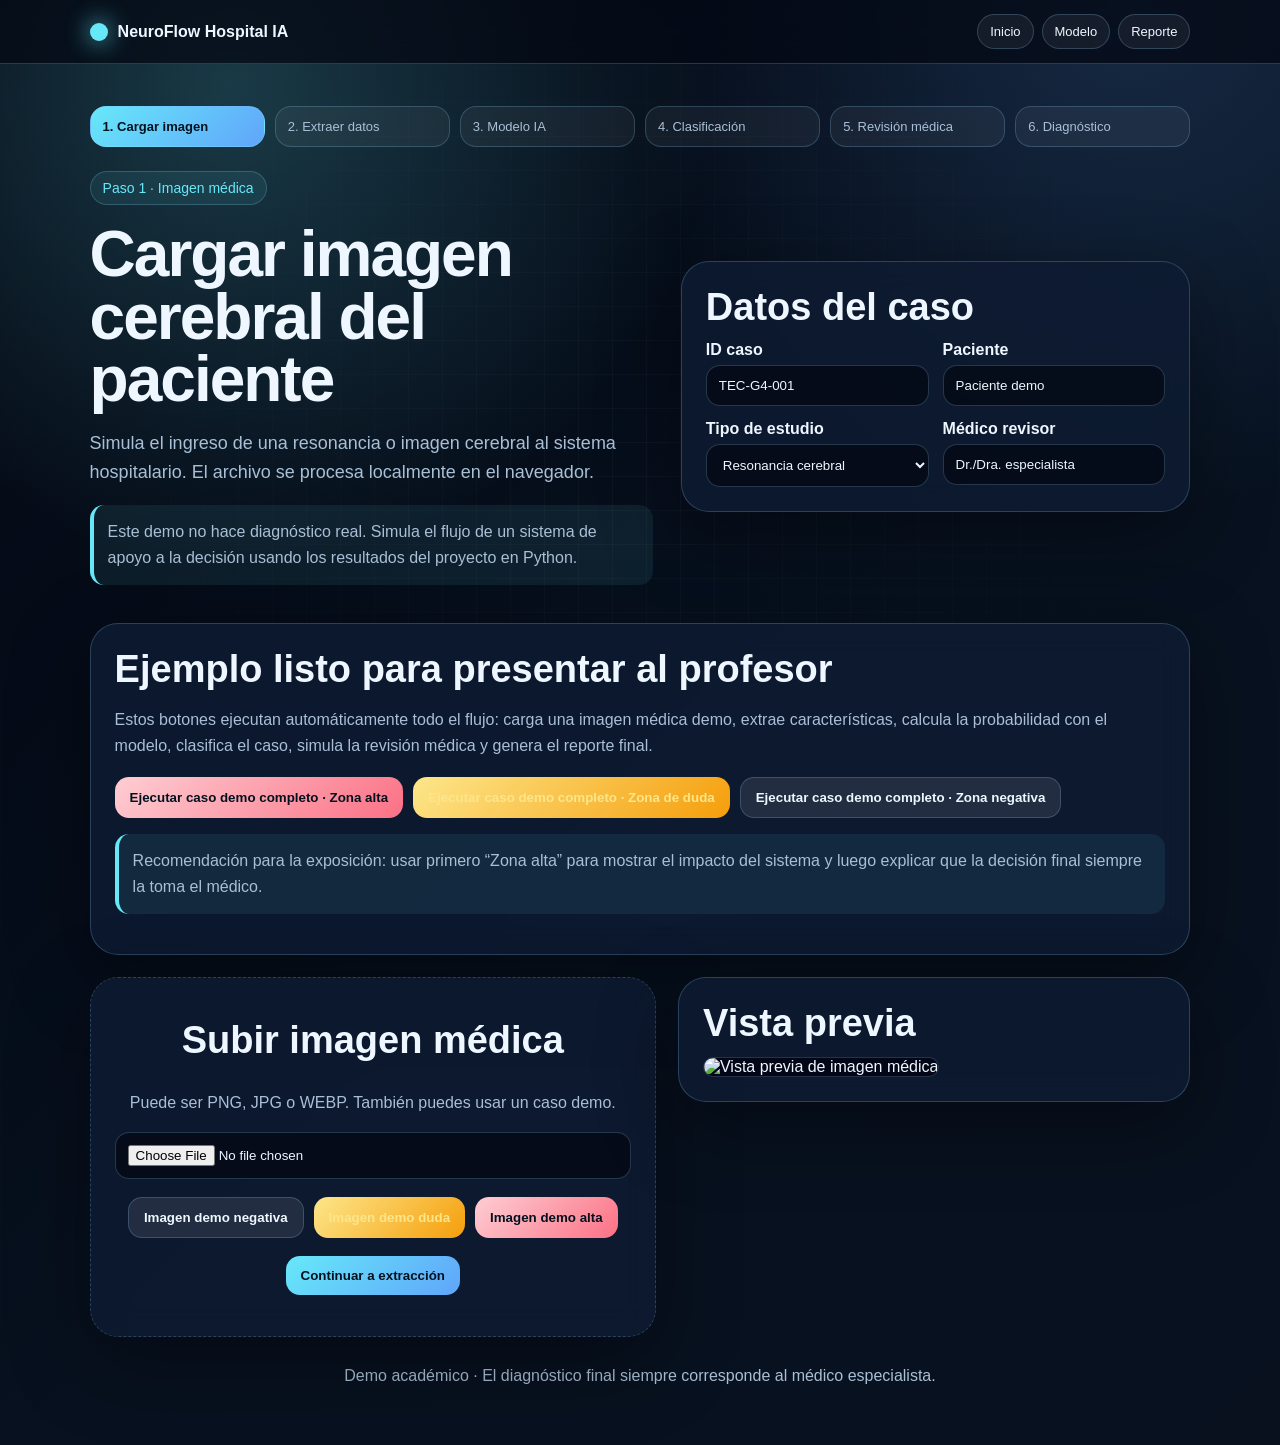
==== commit 78215654: "Add files via upload" ====
--- a/index.html
+++ b/index.html
@@ -38,6 +38,23 @@
       <div><label>Médico revisor</label><input id="doctor" value="Dr./Dra. especialista"></div>
     </div>
   </div>
+</section>
+
+
+<section class="panel" style="margin-top:22px;">
+  <h2>Ejemplo listo para presentar al profesor</h2>
+  <p>
+    Estos botones ejecutan automáticamente todo el flujo: carga una imagen médica demo, extrae características,
+    calcula la probabilidad con el modelo, clasifica el caso, simula la revisión médica y genera el reporte final.
+  </p>
+  <div class="actions">
+    <button class="btn danger" onclick="runCompleteDemo('alta')">Ejecutar caso demo completo · Zona alta</button>
+    <button class="btn warn" onclick="runCompleteDemo('duda')">Ejecutar caso demo completo · Zona de duda</button>
+    <button class="btn secondary" onclick="runCompleteDemo('negativo')">Ejecutar caso demo completo · Zona negativa</button>
+  </div>
+  <p class="note">
+    Recomendación para la exposición: usar primero “Zona alta” para mostrar el impacto del sistema y luego explicar que la decisión final siempre la toma el médico.
+  </p>
 </section>
 
 <section class="grid2" style="margin-top:22px">
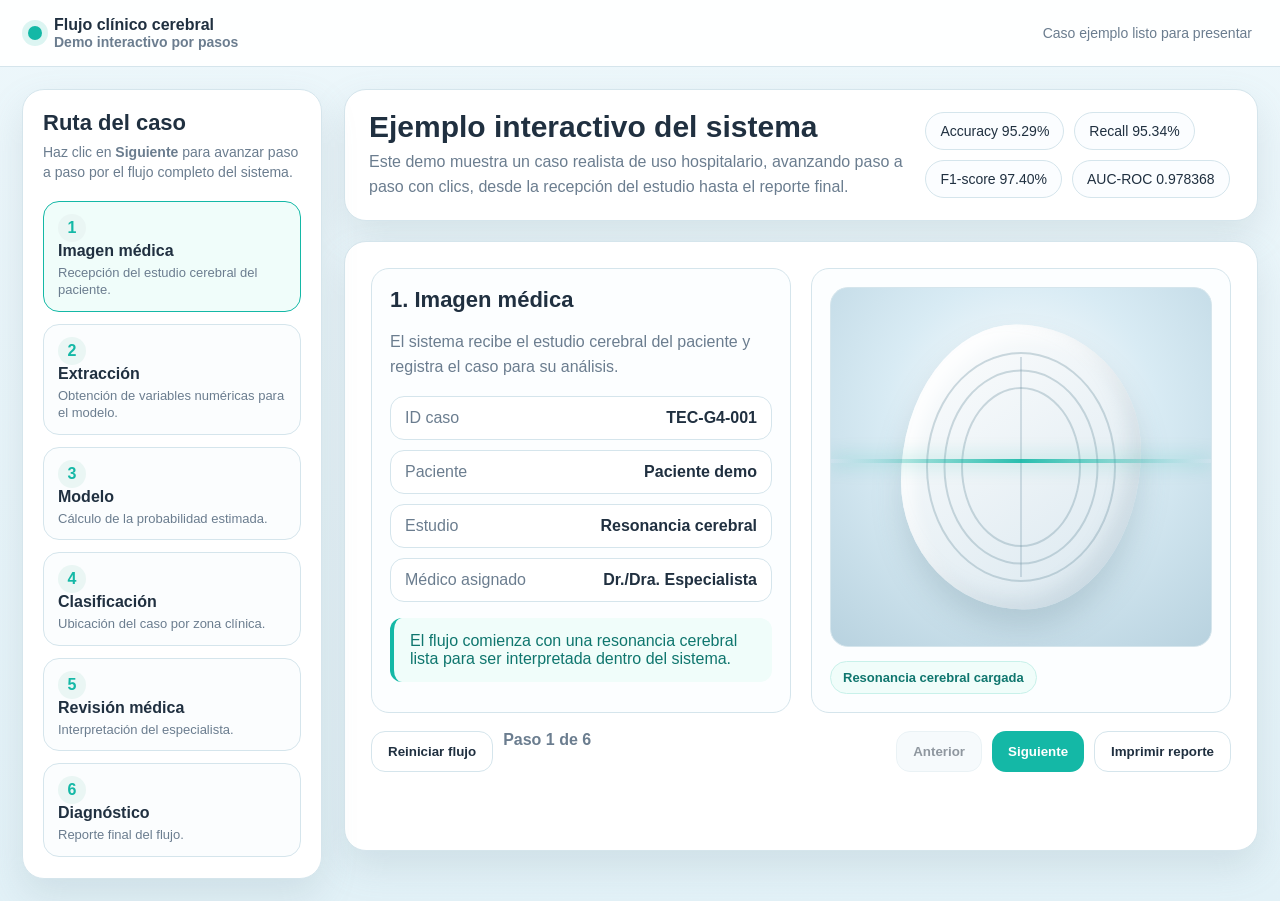
==== commit 8dc5e840: "Add files via upload" ====
--- a/index.html
+++ b/index.html
@@ -1,115 +1,248 @@
 <!DOCTYPE html>
 <html lang="es">
 <head>
-<meta charset="UTF-8"/>
-<meta name="viewport" content="width=device-width, initial-scale=1.0"/>
-<title>1. Cargar imagen médica</title>
-<link rel="stylesheet" href="styles.css"/>
+  <meta charset="UTF-8"/>
+  <meta name="viewport" content="width=device-width, initial-scale=1.0"/>
+  <title>Demo iterativo · Flujo clínico cerebral</title>
+  <link rel="stylesheet" href="styles.css"/>
 </head>
 <body>
-<header class="topbar">
-  <div class="brand"><span class="logo"></span> NeuroFlow Hospital IA</div>
-  <nav class="nav">
-    <a href="index.html">Inicio</a>
-    <a href="modelo.html">Modelo</a>
-    <a href="diagnostico.html">Reporte</a>
-  </nav>
-</header>
-<main class="main">
-<nav class="flow"><a href="index.html" class="active">1. Cargar imagen</a>
-<a href="extraccion.html">2. Extraer datos</a>
-<a href="modelo.html">3. Modelo IA</a>
-<a href="clasificacion.html">4. Clasificación</a>
-<a href="revision.html">5. Revisión médica</a>
-<a href="diagnostico.html">6. Diagnóstico</a></nav>
-<section class="hero">
-  <div>
-    <span class="badge">Paso 1 · Imagen médica</span>
-    <h1>Cargar imagen cerebral del paciente</h1>
-    <p class="lead">Simula el ingreso de una resonancia o imagen cerebral al sistema hospitalario. El archivo se procesa localmente en el navegador.</p>
-    <p class="note">Este demo no hace diagnóstico real. Simula el flujo de un sistema de apoyo a la decisión usando los resultados del proyecto en Python.</p>
-  </div>
-  <div class="panel">
-    <h2>Datos del caso</h2>
-    <div class="formGrid">
-      <div><label>ID caso</label><input id="caseId" value="TEC-G4-001"></div>
-      <div><label>Paciente</label><input id="patient" value="Paciente demo"></div>
-      <div><label>Tipo de estudio</label><select id="study"><option>Resonancia cerebral</option><option>Tomografía cerebral</option></select></div>
-      <div><label>Médico revisor</label><input id="doctor" value="Dr./Dra. especialista"></div>
+  <header>
+    <div class="brand">
+      <span class="dot"></span>
+      <div>
+        <div>Flujo clínico cerebral</div>
+        <div class="sub">Demo interactivo por pasos</div>
+      </div>
     </div>
-  </div>
-</section>
-
-
-<section class="panel" style="margin-top:22px;">
-  <h2>Ejemplo listo para presentar al profesor</h2>
-  <p>
-    Estos botones ejecutan automáticamente todo el flujo: carga una imagen médica demo, extrae características,
-    calcula la probabilidad con el modelo, clasifica el caso, simula la revisión médica y genera el reporte final.
-  </p>
-  <div class="actions">
-    <button class="btn danger" onclick="runCompleteDemo('alta')">Ejecutar caso demo completo · Zona alta</button>
-    <button class="btn warn" onclick="runCompleteDemo('duda')">Ejecutar caso demo completo · Zona de duda</button>
-    <button class="btn secondary" onclick="runCompleteDemo('negativo')">Ejecutar caso demo completo · Zona negativa</button>
-  </div>
-  <p class="note">
-    Recomendación para la exposición: usar primero “Zona alta” para mostrar el impacto del sistema y luego explicar que la decisión final siempre la toma el médico.
-  </p>
-</section>
-
-<section class="grid2" style="margin-top:22px">
-  <div class="uploadBox">
-    <h2>Subir imagen médica</h2>
-    <p>Puede ser PNG, JPG o WEBP. También puedes usar un caso demo.</p>
-    <input type="file" id="fileInput" accept="image/*">
-    <div class="actions">
-      <button class="btn secondary" onclick="useSynthetic('negativo')">Imagen demo negativa</button>
-      <button class="btn warn" onclick="useSynthetic('duda')">Imagen demo duda</button>
-      <button class="btn danger" onclick="useSynthetic('alta')">Imagen demo alta</button>
-    </div>
-    <div class="actions">
-      <button class="btn" id="continueBtn">Continuar a extracción</button>
-    </div>
-  </div>
-  <div class="panel">
-    <h2>Vista previa</h2>
-    <img id="preview" class="preview" alt="Vista previa de imagen médica">
-  </div>
-</section>
-
-<script>
-const canvasTmp = document.createElement("canvas");
-function useSynthetic(type) {
-  const dataUrl = createSyntheticImage(type, canvasTmp);
-  $("preview").src = dataUrl;
-  saveCase({ imageData: dataUrl, imageMode: "demo_" + type });
-}
-$("fileInput").addEventListener("change", e => {
-  const file = e.target.files[0];
-  if (!file) return;
-  const reader = new FileReader();
-  reader.onload = ev => {
-    $("preview").src = ev.target.result;
-    saveCase({ imageData: ev.target.result, imageMode: "upload", fileName: file.name });
-  };
-  reader.readAsDataURL(file);
-});
-$("continueBtn").addEventListener("click", () => {
-  if (!$("preview").src) useSynthetic("duda");
-  saveCase({
-    caseId: $("caseId").value,
-    patient: $("patient").value,
-    study: $("study").value,
-    doctor: $("doctor").value,
-    createdAt: new Date().toLocaleString("es-CR")
-  });
-  location.href = "extraccion.html";
-});
-useSynthetic("duda");
-</script>
-
-<div class="footer">Demo académico · El diagnóstico final siempre corresponde al médico especialista.</div>
-</main>
-<script src="app.js"></script>
+    <div class="sub">Caso ejemplo listo para presentar</div>
+  </header>
+
+  <main>
+    <aside class="sidebar">
+      <h2>Ruta del caso</h2>
+      <p>Haz clic en <strong>Siguiente</strong> para avanzar paso a paso por el flujo completo del sistema.</p>
+
+      <div class="step-list">
+        <div class="step-item">
+          <span class="num">1</span>
+          <span class="title">Imagen médica</span>
+          <div class="desc">Recepción del estudio cerebral del paciente.</div>
+        </div>
+        <div class="step-item">
+          <span class="num">2</span>
+          <span class="title">Extracción</span>
+          <div class="desc">Obtención de variables numéricas para el modelo.</div>
+        </div>
+        <div class="step-item">
+          <span class="num">3</span>
+          <span class="title">Modelo</span>
+          <div class="desc">Cálculo de la probabilidad estimada.</div>
+        </div>
+        <div class="step-item">
+          <span class="num">4</span>
+          <span class="title">Clasificación</span>
+          <div class="desc">Ubicación del caso por zona clínica.</div>
+        </div>
+        <div class="step-item">
+          <span class="num">5</span>
+          <span class="title">Revisión médica</span>
+          <div class="desc">Interpretación del especialista.</div>
+        </div>
+        <div class="step-item">
+          <span class="num">6</span>
+          <span class="title">Diagnóstico</span>
+          <div class="desc">Reporte final del flujo.</div>
+        </div>
+      </div>
+    </aside>
+
+    <section class="layout">
+      <div class="top-card">
+        <div>
+          <h1>Ejemplo interactivo del sistema</h1>
+          <p>Este demo muestra un caso realista de uso hospitalario, avanzando paso a paso con clics, desde la recepción del estudio hasta el reporte final.</p>
+        </div>
+        <div class="badges">
+          <span class="badge">Accuracy 95.29%</span>
+          <span class="badge">Recall 95.34%</span>
+          <span class="badge">F1-score 97.40%</span>
+          <span class="badge">AUC-ROC 0.978368</span>
+        </div>
+      </div>
+
+      <div class="content-card">
+        <!-- STEP 1 -->
+        <div id="screen-0" class="step-screen">
+          <div class="grid-2">
+            <div class="panel">
+              <h3>1. Imagen médica</h3>
+              <p>El sistema recibe el estudio cerebral del paciente y registra el caso para su análisis.</p>
+              <div class="info-list">
+                <div class="info-item"><span class="k">ID caso</span><span class="v" id="caseId"></span></div>
+                <div class="info-item"><span class="k">Paciente</span><span class="v" id="patient"></span></div>
+                <div class="info-item"><span class="k">Estudio</span><span class="v" id="study"></span></div>
+                <div class="info-item"><span class="k">Médico asignado</span><span class="v" id="doctor"></span></div>
+              </div>
+              <div class="notice">
+                El flujo comienza con una resonancia cerebral lista para ser interpretada dentro del sistema.
+              </div>
+            </div>
+
+            <div class="panel">
+              <div class="brain-box">
+                <div class="brain-glow"></div>
+                <div class="brain-shape"></div>
+                <div class="brain-line"></div>
+                <div class="brain-line l2"></div>
+                <div class="brain-line l3"></div>
+                <div class="brain-line mid"></div>
+                <div class="scan"></div>
+              </div>
+              <div style="margin-top:14px">
+                <span class="label-chip">Resonancia cerebral cargada</span>
+              </div>
+            </div>
+          </div>
+        </div>
+
+        <!-- STEP 2 -->
+        <div id="screen-1" class="step-screen">
+          <div class="grid-2">
+            <div class="panel">
+              <h3>2. Extracción de características</h3>
+              <p>El sistema transforma la imagen en variables cuantitativas que serán utilizadas por el modelo de clasificación.</p>
+              <div class="table-wrap">
+                <table>
+                  <thead>
+                    <tr><th>Variable</th><th>Valor</th></tr>
+                  </thead>
+                  <tbody id="featuresBody"></tbody>
+                </table>
+              </div>
+            </div>
+            <div class="panel">
+              <h3>Resumen</h3>
+              <p>Se obtienen variables de primer orden, textura y calidad, como media, varianza, entropía, contraste, homogeneidad, correlación, PSNR, SSIM y otras.</p>
+              <div class="notice">
+                Estas 16 variables son exactamente las que alimentan el modelo usado en el proyecto.
+              </div>
+            </div>
+          </div>
+        </div>
+
+        <!-- STEP 3 -->
+        <div id="screen-2" class="step-screen">
+          <div class="grid-2">
+            <div class="panel">
+              <h3>3. Modelo de clasificación</h3>
+              <p>Las variables extraídas ingresan al modelo entrenado en Python. El resultado es una probabilidad estimada.</p>
+              <div class="metrics">
+                <div class="metric"><span>Accuracy</span><strong id="metricAcc"></strong></div>
+                <div class="metric"><span>Recall</span><strong id="metricRecall"></strong></div>
+                <div class="metric"><span>F1-score</span><strong id="metricF1"></strong></div>
+                <div class="metric"><span>AUC-ROC</span><strong id="metricAuc"></strong></div>
+              </div>
+            </div>
+            <div class="panel">
+              <h3>Resultado del modelo</h3>
+              <div class="result-box">
+                <div style="font-size:15px;color:#7f1d1d;font-weight:700">Probabilidad estimada</div>
+                <div class="zone" id="probability"></div>
+                <div class="gauge"><i id="gaugeFill"></i></div>
+                <div class="label" id="zoneLabel"></div>
+                <div class="action" id="zoneAction"></div>
+              </div>
+            </div>
+          </div>
+        </div>
+
+        <!-- STEP 4 -->
+        <div id="screen-3" class="step-screen">
+          <div class="grid-2">
+            <div class="panel">
+              <h3>4. Clasificación</h3>
+              <p>La salida del modelo se convierte en una zona operativa para orientar la revisión clínica.</p>
+              <div class="info-list">
+                <div class="info-item"><span class="k">Umbral de alerta</span><span class="v" id="thresholdLabel"></span></div>
+                <div class="info-item"><span class="k">Zona asignada</span><span class="v" id="zoneName"></span></div>
+              </div>
+              <div class="notice">
+                En este caso, la probabilidad estimada supera la zona alta, por lo que el sistema recomienda revisión prioritaria.
+              </div>
+            </div>
+            <div class="panel">
+              <h3>Zonas del sistema</h3>
+              <div class="info-list">
+                <div class="info-item" style="background:var(--soft-green)"><span class="k">Zona negativa</span><span class="v">P &lt; 0.212</span></div>
+                <div class="info-item" style="background:var(--soft-yellow)"><span class="k">Zona de duda</span><span class="v">0.212 ≤ P &lt; 0.70</span></div>
+                <div class="info-item" style="background:var(--soft-red)"><span class="k">Zona alta</span><span class="v">P ≥ 0.70</span></div>
+              </div>
+            </div>
+          </div>
+        </div>
+
+        <!-- STEP 5 -->
+        <div id="screen-4" class="step-screen">
+          <div class="grid-2">
+            <div class="panel review-area">
+              <h3>5. Revisión médica</h3>
+              <p>El especialista interpreta el resultado del sistema junto con la imagen y el expediente del paciente.</p>
+              <label for="reviewText"><strong>Observación del especialista</strong></label>
+              <textarea id="reviewText"></textarea>
+              <label for="doctorDecision" style="display:block;margin-top:14px"><strong>Decisión clínica</strong></label>
+              <input id="doctorDecision" />
+              <div style="margin-top:14px">
+                <button id="applyReviewBtn" class="secondary">Aplicar al reporte final</button>
+              </div>
+            </div>
+            <div class="panel">
+              <h3>Apoyo al criterio clínico</h3>
+              <p>El sistema no sustituye al médico. Su función es ayudar a priorizar el caso y documentar el resultado del modelo.</p>
+              <div class="notice">
+                La responsabilidad final del diagnóstico sigue estando en el profesional de salud.
+              </div>
+            </div>
+          </div>
+        </div>
+
+        <!-- STEP 6 -->
+        <div id="screen-5" class="step-screen">
+          <div class="report">
+            <h3>6. Reporte final del caso</h3>
+            <div class="report-grid">
+              <div class="k">ID caso</div><div class="v" id="reportCaseId"></div>
+              <div class="k">Paciente</div><div class="v" id="reportPatient"></div>
+              <div class="k">Estudio</div><div class="v" id="reportStudy"></div>
+              <div class="k">Médico revisor</div><div class="v" id="reportDoctor"></div>
+              <div class="k">Probabilidad estimada</div><div class="v" id="reportProb"></div>
+              <div class="k">Zona asignada</div><div class="v" id="reportZone"></div>
+              <div class="k">Clasificación</div><div class="v" id="reportZoneLabel"></div>
+              <div class="k">Acción sugerida</div><div class="v" id="reportAction"></div>
+              <div class="k">Revisión médica</div><div class="v" id="reportReview">El especialista revisa la imagen, valida la probabilidad del modelo y la integra con el expediente clínico del paciente.</div>
+              <div class="k">Decisión clínica</div><div class="v" id="reportDecision"></div>
+            </div>
+            <div class="notice">
+              Reporte académico de apoyo clínico. No corresponde a diagnóstico médico real.
+            </div>
+          </div>
+        </div>
+
+        <div class="nav-actions">
+          <div class="left-actions">
+            <button id="resetBtn" class="ghost">Reiniciar flujo</button>
+            <span class="counter" id="stepCounter"></span>
+          </div>
+          <div class="right-actions">
+            <button id="prevBtn" class="secondary">Anterior</button>
+            <button id="nextBtn" class="primary">Siguiente</button>
+            <button id="printBtn" class="ghost">Imprimir reporte</button>
+          </div>
+        </div>
+      </div>
+    </section>
+  </main>
+
+  <script src="app.js"></script>
 </body>
 </html>
--- a/styles.css
+++ b/styles.css
@@ -1,173 +1,427 @@
 
-:root {
-  --bg: #07111f;
-  --panel: rgba(14, 27, 50, .82);
-  --panel2: rgba(255,255,255,.055);
-  --line: rgba(151,214,255,.22);
-  --text: #eef7ff;
-  --muted: #a9bfd6;
-  --cyan: #67e8f9;
-  --blue: #60a5fa;
-  --green: #86efac;
-  --yellow: #fde68a;
-  --red: #fb7185;
-  --shadow: 0 24px 80px rgba(0,0,0,.38);
-}
-
-* { box-sizing: border-box; }
-body {
-  margin: 0;
-  min-height: 100vh;
-  font-family: Arial, Helvetica, sans-serif;
-  color: var(--text);
-  background:
-    radial-gradient(circle at 18% 6%, rgba(103,232,249,.22), transparent 28%),
-    radial-gradient(circle at 88% 0%, rgba(96,165,250,.18), transparent 28%),
-    linear-gradient(135deg, #030712, var(--bg) 55%, #09111f);
-}
-body::before {
-  content: "";
-  position: fixed;
-  inset: 0;
-  pointer-events: none;
-  background-image:
-    linear-gradient(rgba(255,255,255,.03) 1px, transparent 1px),
-    linear-gradient(90deg, rgba(255,255,255,.03) 1px, transparent 1px);
-  background-size: 34px 34px;
-  mask-image: radial-gradient(circle at center, black, transparent 78%);
-}
-a { color: inherit; text-decoration: none; }
-.topbar {
-  position: sticky;
-  top: 0;
-  z-index: 20;
-  padding: 14px 7vw;
-  display: flex;
-  align-items: center;
-  justify-content: space-between;
-  background: rgba(3,7,18,.72);
-  border-bottom: 1px solid var(--line);
-  backdrop-filter: blur(16px);
-}
-.brand { display: flex; align-items: center; gap: 10px; font-weight: 900; }
-.logo { width: 18px; height: 18px; border-radius: 50%; background: var(--cyan); box-shadow: 0 0 24px var(--cyan); }
-.nav { display: flex; gap: 8px; flex-wrap: wrap; }
-.nav a { border: 1px solid var(--line); border-radius: 999px; padding: 9px 12px; background: rgba(255,255,255,.06); font-size: 13px; }
-.nav a.active { background: linear-gradient(135deg, var(--cyan), var(--blue)); color: #03111f; font-weight: 900; }
-.main { padding: 42px 7vw 60px; }
-.hero {
-  display: grid;
-  grid-template-columns: 1.05fr .95fr;
-  gap: 28px;
-  align-items: center;
-}
-.badge { display:inline-flex; border:1px solid var(--line); border-radius:999px; color:var(--cyan); background:rgba(103,232,249,.08); padding:8px 12px; font-size:14px; }
-h1 { margin: 18px 0; font-size: clamp(36px, 5vw, 66px); line-height: .98; letter-spacing: -2px; }
-h2 { margin: 0 0 12px; font-size: clamp(25px, 3vw, 38px); }
-h3 { margin: 0 0 10px; }
-p { color: var(--muted); line-height: 1.62; }
-.lead { font-size: 18px; }
-.panel, .card, .uploadBox {
-  background: var(--panel);
-  border: 1px solid var(--line);
-  border-radius: 28px;
-  padding: 24px;
-  box-shadow: var(--shadow);
-  backdrop-filter: blur(16px);
-}
-.note { border-left:4px solid var(--cyan); background:rgba(103,232,249,.08); border-radius:14px; padding:14px; }
-.grid2 { display:grid; grid-template-columns: 1.05fr .95fr; gap: 22px; align-items:start; }
-.grid3 { display:grid; grid-template-columns: repeat(3,1fr); gap: 14px; }
-.actions { display:flex; gap:10px; flex-wrap:wrap; margin-top:18px; }
-.btn {
-  display:inline-flex; align-items:center; justify-content:center;
-  border:0; border-radius:14px; padding:12px 15px;
-  font-weight:900; cursor:pointer; color:#03111f;
-  background:linear-gradient(135deg,var(--cyan),var(--blue));
-}
-.btn.secondary { color:var(--text); background:rgba(255,255,255,.09); border:1px solid var(--line); }
-.btn.warn { background:linear-gradient(135deg,var(--yellow),#f59e0b); }
-.btn.danger { background:linear-gradient(135deg,#fecdd3,var(--red)); }
-input, select, textarea {
+:root{
+  --bg:#edf7fb;
+  --bg2:#e2f1f7;
+  --panel:#ffffff;
+  --line:#d5e5ec;
+  --text:#203040;
+  --muted:#6b7d8f;
+  --teal:#14b8a6;
+  --teal2:#2dd4bf;
+  --blue:#3b82f6;
+  --green:#22c55e;
+  --yellow:#f59e0b;
+  --red:#ef4444;
+  --soft-red:#fef2f2;
+  --soft-yellow:#fff7ed;
+  --soft-green:#f0fdf4;
+  --shadow:0 16px 36px rgba(114, 145, 156, .18);
+}
+*{box-sizing:border-box}
+body{
+  margin:0;
+  font-family:Arial, Helvetica, sans-serif;
+  color:var(--text);
+  background:linear-gradient(180deg,var(--bg),var(--bg2));
+}
+header{
+  position:sticky;
+  top:0;
+  z-index:20;
+  background:rgba(255,255,255,.92);
+  backdrop-filter:blur(10px);
+  border-bottom:1px solid var(--line);
+  padding:16px 28px;
+  display:flex;
+  justify-content:space-between;
+  align-items:center;
+}
+header .brand{
+  display:flex;
+  align-items:center;
+  gap:12px;
+  font-weight:800;
+}
+header .dot{
+  width:14px;height:14px;border-radius:50%;
+  background:var(--teal);
+  box-shadow:0 0 0 6px rgba(20,184,166,.14);
+}
+header .sub{
+  color:var(--muted);
+  font-size:14px;
+}
+main{
+  display:grid;
+  grid-template-columns:300px 1fr;
+  gap:22px;
+  padding:22px;
+  max-width:1440px;
+  margin:0 auto;
+}
+.sidebar, .content-card, .top-card{
+  background:var(--panel);
+  border:1px solid var(--line);
+  border-radius:22px;
+  box-shadow:var(--shadow);
+}
+.sidebar{
+  padding:20px;
+  height:calc(100vh - 110px);
+  position:sticky;
+  top:92px;
+}
+.sidebar h2{
+  margin:0 0 6px;
+  font-size:22px;
+}
+.sidebar p{
+  margin:0 0 18px;
+  color:var(--muted);
+  font-size:14px;
+  line-height:1.45;
+}
+.step-list{
+  display:flex;
+  flex-direction:column;
+  gap:12px;
+}
+.step-item{
+  border:1px solid var(--line);
+  border-radius:16px;
+  padding:12px 14px;
+  background:#fbfdfe;
+  transition:.2s;
+}
+.step-item .num{
+  display:inline-flex;
+  width:28px;height:28px;
+  align-items:center;justify-content:center;
+  border-radius:50%;
+  background:#eaf6f4;
+  color:var(--teal);
+  font-weight:700;
+  margin-right:8px;
+}
+.step-item .title{
+  font-weight:700;
+  display:block;
+  margin-bottom:4px;
+}
+.step-item .desc{
+  color:var(--muted);
+  font-size:13px;
+  line-height:1.35;
+}
+.step-item.active{
+  border-color:var(--teal);
+  background:#f0fdfa;
+}
+.step-item.done{
+  border-color:#ccebe6;
+  background:#f7fffd;
+}
+.layout{
+  display:flex;
+  flex-direction:column;
+  gap:20px;
+}
+.top-card{
+  padding:20px 24px;
+  display:flex;
+  justify-content:space-between;
+  gap:20px;
+  align-items:center;
+}
+.top-card h1{
+  margin:0 0 6px;
+  font-size:30px;
+}
+.top-card p{
+  margin:0;
+  color:var(--muted);
+  line-height:1.55;
+}
+.badges{
+  display:flex;
+  flex-wrap:wrap;
+  gap:10px;
+}
+.badge{
+  padding:10px 14px;
+  border-radius:999px;
+  border:1px solid var(--line);
+  background:#fbfdff;
+  font-size:14px;
+}
+.content-card{
+  padding:26px;
+  min-height:610px;
+}
+.step-screen{display:none}
+.step-screen.active{display:block}
+.grid-2{
+  display:grid;
+  grid-template-columns:1fr 1fr;
+  gap:20px;
+}
+.panel{
+  border:1px solid var(--line);
+  border-radius:18px;
+  padding:18px;
+  background:#fcfeff;
+}
+.panel h3{
+  margin:0 0 10px;
+  font-size:22px;
+}
+.panel p{
+  color:var(--muted);
+  line-height:1.6;
+}
+.brain-box{
+  height:360px;
+  border-radius:18px;
+  position:relative;
+  overflow:hidden;
+  background:radial-gradient(circle at 50% 35%, #ffffff, #d8ebf4 45%, #b8d2df 100%);
+  border:1px solid var(--line);
+}
+.brain-glow{
+  position:absolute;
+  inset:0;
+  background:radial-gradient(circle at 62% 40%, rgba(239,68,68,.45), rgba(239,68,68,.08) 14%, transparent 20%);
+}
+.brain-shape{
+  position:absolute;
+  left:50%; top:50%;
+  width:240px; height:285px;
+  transform:translate(-50%,-50%);
+  border-radius:48% 52% 49% 51% / 55% 44% 56% 45%;
+  background:linear-gradient(145deg,#fefefe,#d9e7ef);
+  box-shadow:
+    inset -12px -10px 18px rgba(124,150,165,.18),
+    inset 10px 12px 16px rgba(255,255,255,.8),
+    0 18px 30px rgba(80,112,126,.22);
+}
+.brain-line{
+  position:absolute;
+  left:50%;
+  top:50%;
+  width:190px;
+  height:230px;
+  transform:translate(-50%,-50%);
+  border:2px solid rgba(116,148,164,.35);
+  border-radius:50%;
+}
+.brain-line.l2{width:155px;height:195px}
+.brain-line.l3{width:120px;height:160px}
+.brain-line.mid{
+  width:2px;height:220px;background:rgba(116,148,164,.28);
+  border:none;border-radius:0;
+}
+.scan{
+  position:absolute;
+  left:0;right:0;top:48%;
+  height:4px;
+  background:linear-gradient(90deg, transparent, rgba(20,184,166,.9), transparent);
+  box-shadow:0 0 18px rgba(20,184,166,.5);
+}
+.label-chip{
+  display:inline-block;
+  padding:8px 12px;
+  border-radius:999px;
+  background:#f0fdfa;
+  color:#0f766e;
+  font-size:13px;
+  font-weight:700;
+  border:1px solid #c8f1ea;
+}
+.info-list{
+  display:grid;
+  gap:10px;
+}
+.info-item{
+  display:flex;
+  justify-content:space-between;
+  gap:20px;
+  padding:12px 14px;
+  border:1px solid var(--line);
+  border-radius:14px;
+  background:#fff;
+}
+.info-item .k{color:var(--muted)}
+.info-item .v{font-weight:700}
+.table-wrap{
+  max-height:390px;
+  overflow:auto;
+  border:1px solid var(--line);
+  border-radius:16px;
+}
+table{
   width:100%;
+  border-collapse:collapse;
+}
+th, td{
+  padding:11px 14px;
+  text-align:left;
+  border-bottom:1px solid #ecf3f6;
+}
+th{
+  position:sticky;
+  top:0;
+  background:#f8fcfe;
+  font-size:14px;
+}
+.metrics{
+  display:grid;
+  grid-template-columns:repeat(2, 1fr);
+  gap:14px;
+}
+.metric{
+  border:1px solid var(--line);
+  border-radius:16px;
+  padding:16px;
+  background:#fff;
+}
+.metric span{
+  display:block;
+  color:var(--muted);
+  font-size:13px;
+}
+.metric strong{
+  display:block;
+  margin-top:8px;
+  font-size:26px;
+  color:var(--teal);
+}
+.result-box{
+  border-radius:20px;
+  border:1px solid #fecaca;
+  background:var(--soft-red);
+  padding:22px;
+}
+.result-box .zone{
+  font-size:34px;
+  font-weight:800;
+  color:var(--red);
+  margin:8px 0 2px;
+}
+.result-box .label{
+  font-size:18px;
+  margin-bottom:8px;
+}
+.result-box .action{
+  color:#7f1d1d;
+  font-weight:700;
+}
+.gauge{
+  height:18px;
+  border-radius:999px;
+  background:#fff;
+  border:1px solid #f0d0d0;
+  overflow:hidden;
+  margin:14px 0 18px;
+}
+.gauge i{
+  display:block;
+  height:100%;
+  width:0%;
+  background:linear-gradient(90deg,#22c55e,#f59e0b,#ef4444);
+}
+.review-area textarea, .review-area input{
+  width:100%;
+  padding:14px;
   border:1px solid var(--line);
   border-radius:14px;
-  background:rgba(3,7,18,.72);
+  font-family:inherit;
+  font-size:15px;
+}
+.review-area textarea{min-height:130px; resize:vertical}
+.report{
+  border:1px solid var(--line);
+  border-radius:18px;
+  padding:22px;
+  background:#ffffff;
+}
+.report h3{
+  margin:0 0 16px;
+}
+.report-grid{
+  display:grid;
+  grid-template-columns:220px 1fr;
+  gap:10px 16px;
+  margin-bottom:18px;
+}
+.report-grid .k{
+  color:var(--muted);
+  font-weight:700;
+}
+.report-grid .v{
+  font-weight:600;
+}
+.notice{
+  border-left:4px solid var(--teal);
+  background:#f0fdfa;
+  padding:14px 16px;
+  border-radius:12px;
+  color:#0f766e;
+  margin-top:16px;
+}
+.nav-actions{
+  display:flex;
+  justify-content:space-between;
+  align-items:center;
+  gap:12px;
+  margin-top:18px;
+}
+.left-actions, .right-actions{
+  display:flex;
+  gap:10px;
+  flex-wrap:wrap;
+}
+button{
+  border:none;
+  border-radius:14px;
+  padding:12px 16px;
+  font-weight:700;
+  cursor:pointer;
+}
+button.primary{
+  background:var(--teal);
+  color:white;
+}
+button.secondary{
+  background:#eef6fa;
   color:var(--text);
-  padding:12px;
-}
-label { display:block; font-weight:900; margin-bottom:6px; }
-.formGrid { display:grid; grid-template-columns: 1fr 1fr; gap:14px; }
-.uploadBox { min-height:360px; display:flex; flex-direction:column; justify-content:center; align-items:center; text-align:center; border-style:dashed; }
-.preview, .scanCanvas {
-  width:100%;
-  max-height:460px;
-  object-fit:contain;
-  border:1px solid var(--line);
-  border-radius:22px;
-  background:#020617;
-}
-.flow {
-  display:grid;
-  grid-template-columns: repeat(6,1fr);
-  gap:10px;
-  margin-bottom:24px;
-}
-.flow a {
-  padding:12px;
-  border:1px solid var(--line);
-  border-radius:16px;
-  background:rgba(255,255,255,.05);
-  color:var(--muted);
-  font-size:13px;
-}
-.flow a.active { color:#03111f; background:linear-gradient(135deg,var(--cyan),var(--blue)); font-weight:900; }
-.table { width:100%; border-collapse:collapse; }
-.table th, .table td { border:1px solid var(--line); padding:10px; text-align:left; }
-.table th { background:rgba(103,232,249,.10); }
-.kpis { display:grid; grid-template-columns: repeat(6,1fr); gap:12px; }
-.kpi { border:1px solid var(--line); border-radius:16px; padding:14px; background:var(--panel2); }
-.kpi span { color:var(--muted); font-size:12px; }
-.kpi strong { display:block; font-size:23px; margin-top:8px; }
-.result {
-  border:1px solid var(--line);
-  border-radius:24px;
-  padding:22px;
-  background:var(--panel2);
-}
-.result.safe { border-color: rgba(134,239,172,.55); }
-.result.warn { border-color: rgba(253,230,138,.62); }
-.result.danger { border-color: rgba(251,113,133,.62); }
-.bigProb { font-size: clamp(50px, 8vw, 88px); line-height:1; font-weight:1000; letter-spacing:-4px; margin:12px 0; }
-.safe .bigProb, .safeText { color:var(--green); }
-.warn .bigProb, .warnText { color:var(--yellow); }
-.danger .bigProb, .dangerText { color:var(--red); }
-.gauge { height:18px; border-radius:999px; overflow:hidden; background:rgba(255,255,255,.08); border:1px solid var(--line); margin:18px 0; }
-.gauge i { display:block; height:100%; background:linear-gradient(90deg,var(--green),var(--yellow),var(--red)); }
-.contrib { border:1px solid var(--line); border-radius:16px; padding:12px; background:rgba(255,255,255,.04); margin-top:10px; }
-.contrib .row { display:flex; justify-content:space-between; gap:8px; }
-.contrib span { color:var(--cyan); font-weight:900; }
-.bar { height:9px; border-radius:999px; overflow:hidden; background:rgba(255,255,255,.08); margin:8px 0; }
-.bar i { display:block; height:100%; border-radius:999px; background:linear-gradient(90deg,var(--cyan),var(--blue)); }
-.matrix { width:100%; border-collapse:collapse; }
-.matrix th, .matrix td { border:1px solid var(--line); padding:12px; text-align:center; }
-.matrix th { background:rgba(103,232,249,.10); }
-.matrix td { font-size:22px; font-weight:1000; }
-.good { color:var(--green); } .warn { color:var(--yellow); } .bad { color:var(--red); }
-.report {
-  background:#f8fafc;
-  color:#0f172a;
-  border-radius:22px;
-  padding:24px;
-  border:1px solid #cbd5e1;
-}
-.report p, .report li { color:#334155; }
-.report h2, .report h3 { color:#0f172a; }
-.footer { text-align:center; color:var(--muted); margin-top:30px; }
-@media(max-width:1100px) {
-  .hero, .grid2 { grid-template-columns:1fr; }
-  .flow, .kpis { grid-template-columns:repeat(2,1fr); }
-}
-@media(max-width:680px) {
-  .grid3, .formGrid, .flow, .kpis { grid-template-columns:1fr; }
-}
+  border:1px solid var(--line);
+}
+button.ghost{
+  background:white;
+  color:var(--text);
+  border:1px solid var(--line);
+}
+button:disabled{
+  opacity:.5;
+  cursor:not-allowed;
+}
+.counter{
+  color:var(--muted);
+  font-weight:700;
+}
+@media print{
+  header, .sidebar, .top-card, .nav-actions { display:none !important; }
+  main{ display:block; padding:0; }
+  .content-card{ border:none; box-shadow:none; }
+  .step-screen{ display:none !important; }
+  #screen-5{ display:block !important; }
+  body{ background:white; }
+}
+@media (max-width:1100px){
+  main{ grid-template-columns:1fr; }
+  .sidebar{ position:static; height:auto; }
+}
+@media (max-width:760px){
+  .grid-2, .metrics, .report-grid{ grid-template-columns:1fr; }
+  .top-card{ flex-direction:column; align-items:flex-start; }
+}
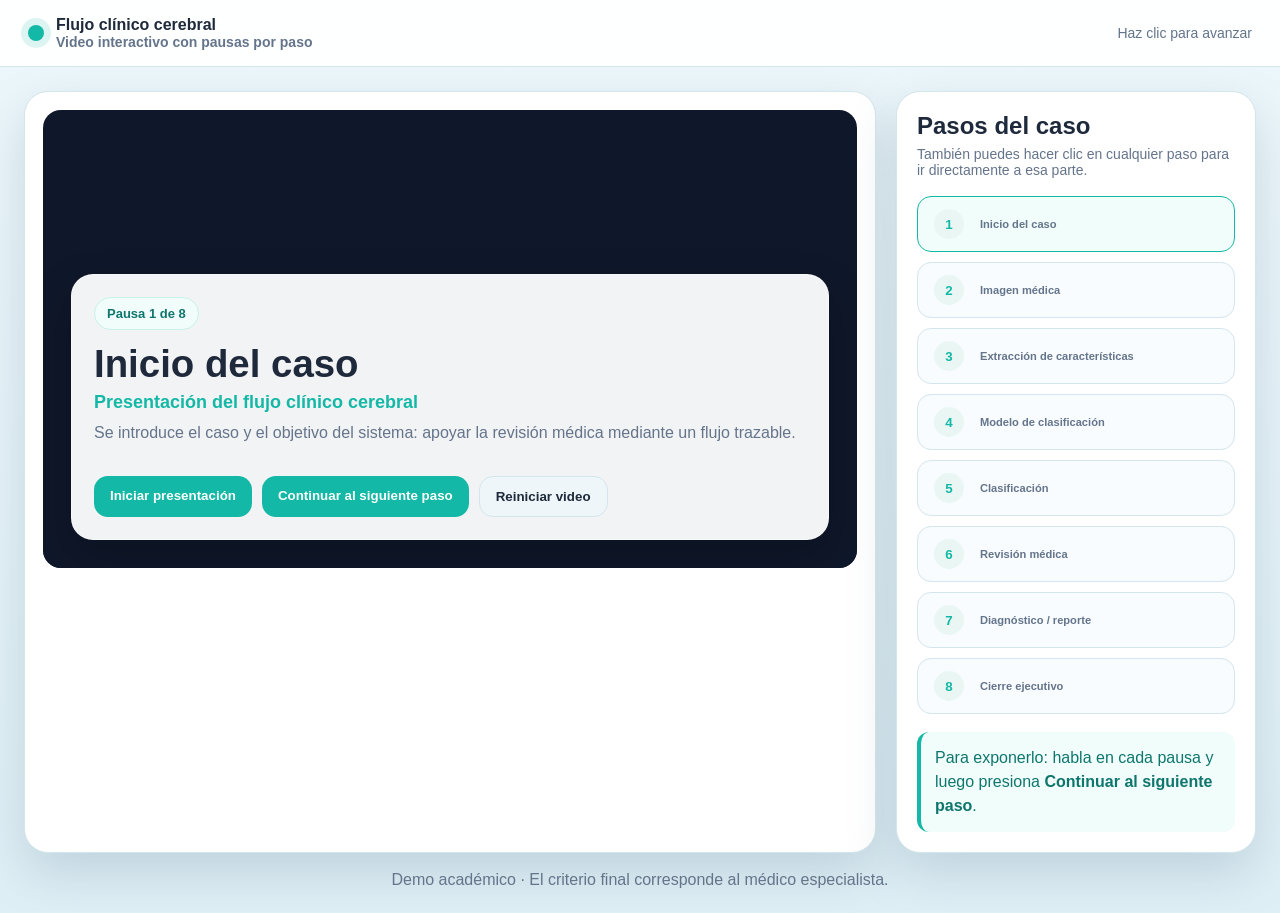
==== commit 81e4a63e: "Add files via upload" ====
--- a/index.html
+++ b/index.html
@@ -3,244 +3,63 @@
 <head>
   <meta charset="UTF-8"/>
   <meta name="viewport" content="width=device-width, initial-scale=1.0"/>
-  <title>Demo iterativo · Flujo clínico cerebral</title>
+  <title>Video interactivo por pasos</title>
   <link rel="stylesheet" href="styles.css"/>
 </head>
 <body>
   <header>
     <div class="brand">
-      <span class="dot"></span>
+      <span class="logo"></span>
       <div>
         <div>Flujo clínico cerebral</div>
-        <div class="sub">Demo interactivo por pasos</div>
+        <div class="sub">Video interactivo con pausas por paso</div>
       </div>
     </div>
-    <div class="sub">Caso ejemplo listo para presentar</div>
+    <div class="sub">Haz clic para avanzar</div>
   </header>
 
   <main>
-    <aside class="sidebar">
-      <h2>Ruta del caso</h2>
-      <p>Haz clic en <strong>Siguiente</strong> para avanzar paso a paso por el flujo completo del sistema.</p>
+    <section class="hero">
+      <div class="video-card">
+        <div class="video-wrap">
+          <video id="mainVideo" preload="auto" playsinline>
+            <source src="video_hospitalario_cerebral_3d.mp4" type="video/mp4">
+            Tu navegador no soporta video HTML5.
+          </video>
 
-      <div class="step-list">
-        <div class="step-item">
-          <span class="num">1</span>
-          <span class="title">Imagen médica</span>
-          <div class="desc">Recepción del estudio cerebral del paciente.</div>
-        </div>
-        <div class="step-item">
-          <span class="num">2</span>
-          <span class="title">Extracción</span>
-          <div class="desc">Obtención de variables numéricas para el modelo.</div>
-        </div>
-        <div class="step-item">
-          <span class="num">3</span>
-          <span class="title">Modelo</span>
-          <div class="desc">Cálculo de la probabilidad estimada.</div>
-        </div>
-        <div class="step-item">
-          <span class="num">4</span>
-          <span class="title">Clasificación</span>
-          <div class="desc">Ubicación del caso por zona clínica.</div>
-        </div>
-        <div class="step-item">
-          <span class="num">5</span>
-          <span class="title">Revisión médica</span>
-          <div class="desc">Interpretación del especialista.</div>
-        </div>
-        <div class="step-item">
-          <span class="num">6</span>
-          <span class="title">Diagnóstico</span>
-          <div class="desc">Reporte final del flujo.</div>
-        </div>
-      </div>
-    </aside>
-
-    <section class="layout">
-      <div class="top-card">
-        <div>
-          <h1>Ejemplo interactivo del sistema</h1>
-          <p>Este demo muestra un caso realista de uso hospitalario, avanzando paso a paso con clics, desde la recepción del estudio hasta el reporte final.</p>
-        </div>
-        <div class="badges">
-          <span class="badge">Accuracy 95.29%</span>
-          <span class="badge">Recall 95.34%</span>
-          <span class="badge">F1-score 97.40%</span>
-          <span class="badge">AUC-ROC 0.978368</span>
-        </div>
-      </div>
-
-      <div class="content-card">
-        <!-- STEP 1 -->
-        <div id="screen-0" class="step-screen">
-          <div class="grid-2">
-            <div class="panel">
-              <h3>1. Imagen médica</h3>
-              <p>El sistema recibe el estudio cerebral del paciente y registra el caso para su análisis.</p>
-              <div class="info-list">
-                <div class="info-item"><span class="k">ID caso</span><span class="v" id="caseId"></span></div>
-                <div class="info-item"><span class="k">Paciente</span><span class="v" id="patient"></span></div>
-                <div class="info-item"><span class="k">Estudio</span><span class="v" id="study"></span></div>
-                <div class="info-item"><span class="k">Médico asignado</span><span class="v" id="doctor"></span></div>
+          <div class="pause-overlay" id="pauseOverlay">
+            <div class="overlay-box">
+              <div class="overlay-top">
+                <div>
+                  <span class="badge" id="stepCounter">Pausa</span>
+                  <h1 id="stepTitle"></h1>
+                  <div id="stepSubtitle"></div>
+                  <p id="stepNote"></p>
+                </div>
               </div>
-              <div class="notice">
-                El flujo comienza con una resonancia cerebral lista para ser interpretada dentro del sistema.
-              </div>
-            </div>
-
-            <div class="panel">
-              <div class="brain-box">
-                <div class="brain-glow"></div>
-                <div class="brain-shape"></div>
-                <div class="brain-line"></div>
-                <div class="brain-line l2"></div>
-                <div class="brain-line l3"></div>
-                <div class="brain-line mid"></div>
-                <div class="scan"></div>
-              </div>
-              <div style="margin-top:14px">
-                <span class="label-chip">Resonancia cerebral cargada</span>
+              <div class="actions">
+                <button id="startBtn">Iniciar presentación</button>
+                <button id="nextBtn">Continuar al siguiente paso</button>
+                <button id="replayBtn" class="secondary">Reiniciar video</button>
               </div>
             </div>
           </div>
         </div>
+      </div>
 
-        <!-- STEP 2 -->
-        <div id="screen-1" class="step-screen">
-          <div class="grid-2">
-            <div class="panel">
-              <h3>2. Extracción de características</h3>
-              <p>El sistema transforma la imagen en variables cuantitativas que serán utilizadas por el modelo de clasificación.</p>
-              <div class="table-wrap">
-                <table>
-                  <thead>
-                    <tr><th>Variable</th><th>Valor</th></tr>
-                  </thead>
-                  <tbody id="featuresBody"></tbody>
-                </table>
-              </div>
-            </div>
-            <div class="panel">
-              <h3>Resumen</h3>
-              <p>Se obtienen variables de primer orden, textura y calidad, como media, varianza, entropía, contraste, homogeneidad, correlación, PSNR, SSIM y otras.</p>
-              <div class="notice">
-                Estas 16 variables son exactamente las que alimentan el modelo usado en el proyecto.
-              </div>
-            </div>
-          </div>
+      <aside class="side-card">
+        <h2>Pasos del caso</h2>
+        <p class="sub">También puedes hacer clic en cualquier paso para ir directamente a esa parte.</p>
+        <div class="timeline" id="timeline"></div>
+        <div class="tip">
+          Para exponerlo: habla en cada pausa y luego presiona <strong>Continuar al siguiente paso</strong>.
         </div>
+      </aside>
+    </section>
 
-        <!-- STEP 3 -->
-        <div id="screen-2" class="step-screen">
-          <div class="grid-2">
-            <div class="panel">
-              <h3>3. Modelo de clasificación</h3>
-              <p>Las variables extraídas ingresan al modelo entrenado en Python. El resultado es una probabilidad estimada.</p>
-              <div class="metrics">
-                <div class="metric"><span>Accuracy</span><strong id="metricAcc"></strong></div>
-                <div class="metric"><span>Recall</span><strong id="metricRecall"></strong></div>
-                <div class="metric"><span>F1-score</span><strong id="metricF1"></strong></div>
-                <div class="metric"><span>AUC-ROC</span><strong id="metricAuc"></strong></div>
-              </div>
-            </div>
-            <div class="panel">
-              <h3>Resultado del modelo</h3>
-              <div class="result-box">
-                <div style="font-size:15px;color:#7f1d1d;font-weight:700">Probabilidad estimada</div>
-                <div class="zone" id="probability"></div>
-                <div class="gauge"><i id="gaugeFill"></i></div>
-                <div class="label" id="zoneLabel"></div>
-                <div class="action" id="zoneAction"></div>
-              </div>
-            </div>
-          </div>
-        </div>
-
-        <!-- STEP 4 -->
-        <div id="screen-3" class="step-screen">
-          <div class="grid-2">
-            <div class="panel">
-              <h3>4. Clasificación</h3>
-              <p>La salida del modelo se convierte en una zona operativa para orientar la revisión clínica.</p>
-              <div class="info-list">
-                <div class="info-item"><span class="k">Umbral de alerta</span><span class="v" id="thresholdLabel"></span></div>
-                <div class="info-item"><span class="k">Zona asignada</span><span class="v" id="zoneName"></span></div>
-              </div>
-              <div class="notice">
-                En este caso, la probabilidad estimada supera la zona alta, por lo que el sistema recomienda revisión prioritaria.
-              </div>
-            </div>
-            <div class="panel">
-              <h3>Zonas del sistema</h3>
-              <div class="info-list">
-                <div class="info-item" style="background:var(--soft-green)"><span class="k">Zona negativa</span><span class="v">P &lt; 0.212</span></div>
-                <div class="info-item" style="background:var(--soft-yellow)"><span class="k">Zona de duda</span><span class="v">0.212 ≤ P &lt; 0.70</span></div>
-                <div class="info-item" style="background:var(--soft-red)"><span class="k">Zona alta</span><span class="v">P ≥ 0.70</span></div>
-              </div>
-            </div>
-          </div>
-        </div>
-
-        <!-- STEP 5 -->
-        <div id="screen-4" class="step-screen">
-          <div class="grid-2">
-            <div class="panel review-area">
-              <h3>5. Revisión médica</h3>
-              <p>El especialista interpreta el resultado del sistema junto con la imagen y el expediente del paciente.</p>
-              <label for="reviewText"><strong>Observación del especialista</strong></label>
-              <textarea id="reviewText"></textarea>
-              <label for="doctorDecision" style="display:block;margin-top:14px"><strong>Decisión clínica</strong></label>
-              <input id="doctorDecision" />
-              <div style="margin-top:14px">
-                <button id="applyReviewBtn" class="secondary">Aplicar al reporte final</button>
-              </div>
-            </div>
-            <div class="panel">
-              <h3>Apoyo al criterio clínico</h3>
-              <p>El sistema no sustituye al médico. Su función es ayudar a priorizar el caso y documentar el resultado del modelo.</p>
-              <div class="notice">
-                La responsabilidad final del diagnóstico sigue estando en el profesional de salud.
-              </div>
-            </div>
-          </div>
-        </div>
-
-        <!-- STEP 6 -->
-        <div id="screen-5" class="step-screen">
-          <div class="report">
-            <h3>6. Reporte final del caso</h3>
-            <div class="report-grid">
-              <div class="k">ID caso</div><div class="v" id="reportCaseId"></div>
-              <div class="k">Paciente</div><div class="v" id="reportPatient"></div>
-              <div class="k">Estudio</div><div class="v" id="reportStudy"></div>
-              <div class="k">Médico revisor</div><div class="v" id="reportDoctor"></div>
-              <div class="k">Probabilidad estimada</div><div class="v" id="reportProb"></div>
-              <div class="k">Zona asignada</div><div class="v" id="reportZone"></div>
-              <div class="k">Clasificación</div><div class="v" id="reportZoneLabel"></div>
-              <div class="k">Acción sugerida</div><div class="v" id="reportAction"></div>
-              <div class="k">Revisión médica</div><div class="v" id="reportReview">El especialista revisa la imagen, valida la probabilidad del modelo y la integra con el expediente clínico del paciente.</div>
-              <div class="k">Decisión clínica</div><div class="v" id="reportDecision"></div>
-            </div>
-            <div class="notice">
-              Reporte académico de apoyo clínico. No corresponde a diagnóstico médico real.
-            </div>
-          </div>
-        </div>
-
-        <div class="nav-actions">
-          <div class="left-actions">
-            <button id="resetBtn" class="ghost">Reiniciar flujo</button>
-            <span class="counter" id="stepCounter"></span>
-          </div>
-          <div class="right-actions">
-            <button id="prevBtn" class="secondary">Anterior</button>
-            <button id="nextBtn" class="primary">Siguiente</button>
-            <button id="printBtn" class="ghost">Imprimir reporte</button>
-          </div>
-        </div>
-      </div>
-    </section>
+    <div class="footer">
+      Demo académico · El criterio final corresponde al médico especialista.
+    </div>
   </main>
 
   <script src="app.js"></script>
--- a/styles.css
+++ b/styles.css
@@ -1,427 +1,217 @@
 
-:root{
-  --bg:#edf7fb;
-  --bg2:#e2f1f7;
-  --panel:#ffffff;
-  --line:#d5e5ec;
-  --text:#203040;
-  --muted:#6b7d8f;
-  --teal:#14b8a6;
-  --teal2:#2dd4bf;
-  --blue:#3b82f6;
-  --green:#22c55e;
-  --yellow:#f59e0b;
-  --red:#ef4444;
-  --soft-red:#fef2f2;
-  --soft-yellow:#fff7ed;
-  --soft-green:#f0fdf4;
-  --shadow:0 16px 36px rgba(114, 145, 156, .18);
-}
-*{box-sizing:border-box}
-body{
-  margin:0;
-  font-family:Arial, Helvetica, sans-serif;
-  color:var(--text);
-  background:linear-gradient(180deg,var(--bg),var(--bg2));
-}
-header{
-  position:sticky;
-  top:0;
-  z-index:20;
-  background:rgba(255,255,255,.92);
-  backdrop-filter:blur(10px);
-  border-bottom:1px solid var(--line);
-  padding:16px 28px;
-  display:flex;
-  justify-content:space-between;
-  align-items:center;
-}
-header .brand{
-  display:flex;
-  align-items:center;
-  gap:12px;
-  font-weight:800;
-}
-header .dot{
-  width:14px;height:14px;border-radius:50%;
-  background:var(--teal);
-  box-shadow:0 0 0 6px rgba(20,184,166,.14);
-}
-header .sub{
-  color:var(--muted);
-  font-size:14px;
-}
-main{
-  display:grid;
-  grid-template-columns:300px 1fr;
-  gap:22px;
-  padding:22px;
-  max-width:1440px;
-  margin:0 auto;
-}
-.sidebar, .content-card, .top-card{
-  background:var(--panel);
-  border:1px solid var(--line);
-  border-radius:22px;
-  box-shadow:var(--shadow);
-}
-.sidebar{
-  padding:20px;
-  height:calc(100vh - 110px);
-  position:sticky;
-  top:92px;
-}
-.sidebar h2{
-  margin:0 0 6px;
-  font-size:22px;
-}
-.sidebar p{
-  margin:0 0 18px;
-  color:var(--muted);
-  font-size:14px;
-  line-height:1.45;
-}
-.step-list{
-  display:flex;
-  flex-direction:column;
-  gap:12px;
-}
-.step-item{
-  border:1px solid var(--line);
-  border-radius:16px;
-  padding:12px 14px;
-  background:#fbfdfe;
-  transition:.2s;
-}
-.step-item .num{
-  display:inline-flex;
-  width:28px;height:28px;
-  align-items:center;justify-content:center;
-  border-radius:50%;
-  background:#eaf6f4;
-  color:var(--teal);
-  font-weight:700;
-  margin-right:8px;
-}
-.step-item .title{
-  font-weight:700;
-  display:block;
-  margin-bottom:4px;
-}
-.step-item .desc{
-  color:var(--muted);
-  font-size:13px;
-  line-height:1.35;
-}
-.step-item.active{
-  border-color:var(--teal);
-  background:#f0fdfa;
-}
-.step-item.done{
-  border-color:#ccebe6;
-  background:#f7fffd;
-}
-.layout{
-  display:flex;
-  flex-direction:column;
-  gap:20px;
-}
-.top-card{
-  padding:20px 24px;
-  display:flex;
-  justify-content:space-between;
-  gap:20px;
-  align-items:center;
-}
-.top-card h1{
-  margin:0 0 6px;
-  font-size:30px;
-}
-.top-card p{
-  margin:0;
-  color:var(--muted);
-  line-height:1.55;
-}
-.badges{
-  display:flex;
-  flex-wrap:wrap;
-  gap:10px;
-}
-.badge{
-  padding:10px 14px;
-  border-radius:999px;
-  border:1px solid var(--line);
-  background:#fbfdff;
-  font-size:14px;
-}
-.content-card{
-  padding:26px;
-  min-height:610px;
-}
-.step-screen{display:none}
-.step-screen.active{display:block}
-.grid-2{
-  display:grid;
-  grid-template-columns:1fr 1fr;
-  gap:20px;
-}
-.panel{
-  border:1px solid var(--line);
-  border-radius:18px;
-  padding:18px;
-  background:#fcfeff;
-}
-.panel h3{
-  margin:0 0 10px;
-  font-size:22px;
-}
-.panel p{
-  color:var(--muted);
-  line-height:1.6;
-}
-.brain-box{
-  height:360px;
-  border-radius:18px;
-  position:relative;
-  overflow:hidden;
-  background:radial-gradient(circle at 50% 35%, #ffffff, #d8ebf4 45%, #b8d2df 100%);
-  border:1px solid var(--line);
-}
-.brain-glow{
-  position:absolute;
-  inset:0;
-  background:radial-gradient(circle at 62% 40%, rgba(239,68,68,.45), rgba(239,68,68,.08) 14%, transparent 20%);
-}
-.brain-shape{
-  position:absolute;
-  left:50%; top:50%;
-  width:240px; height:285px;
-  transform:translate(-50%,-50%);
-  border-radius:48% 52% 49% 51% / 55% 44% 56% 45%;
-  background:linear-gradient(145deg,#fefefe,#d9e7ef);
-  box-shadow:
-    inset -12px -10px 18px rgba(124,150,165,.18),
-    inset 10px 12px 16px rgba(255,255,255,.8),
-    0 18px 30px rgba(80,112,126,.22);
-}
-.brain-line{
-  position:absolute;
-  left:50%;
-  top:50%;
-  width:190px;
-  height:230px;
-  transform:translate(-50%,-50%);
-  border:2px solid rgba(116,148,164,.35);
-  border-radius:50%;
-}
-.brain-line.l2{width:155px;height:195px}
-.brain-line.l3{width:120px;height:160px}
-.brain-line.mid{
-  width:2px;height:220px;background:rgba(116,148,164,.28);
-  border:none;border-radius:0;
-}
-.scan{
-  position:absolute;
-  left:0;right:0;top:48%;
-  height:4px;
-  background:linear-gradient(90deg, transparent, rgba(20,184,166,.9), transparent);
-  box-shadow:0 0 18px rgba(20,184,166,.5);
-}
-.label-chip{
-  display:inline-block;
-  padding:8px 12px;
-  border-radius:999px;
-  background:#f0fdfa;
-  color:#0f766e;
-  font-size:13px;
-  font-weight:700;
-  border:1px solid #c8f1ea;
-}
-.info-list{
-  display:grid;
-  gap:10px;
-}
-.info-item{
-  display:flex;
-  justify-content:space-between;
-  gap:20px;
-  padding:12px 14px;
-  border:1px solid var(--line);
-  border-radius:14px;
-  background:#fff;
-}
-.info-item .k{color:var(--muted)}
-.info-item .v{font-weight:700}
-.table-wrap{
-  max-height:390px;
-  overflow:auto;
-  border:1px solid var(--line);
-  border-radius:16px;
-}
-table{
-  width:100%;
-  border-collapse:collapse;
-}
-th, td{
-  padding:11px 14px;
-  text-align:left;
-  border-bottom:1px solid #ecf3f6;
-}
-th{
-  position:sticky;
-  top:0;
-  background:#f8fcfe;
-  font-size:14px;
-}
-.metrics{
-  display:grid;
-  grid-template-columns:repeat(2, 1fr);
-  gap:14px;
-}
-.metric{
-  border:1px solid var(--line);
-  border-radius:16px;
-  padding:16px;
-  background:#fff;
-}
-.metric span{
-  display:block;
-  color:var(--muted);
-  font-size:13px;
-}
-.metric strong{
-  display:block;
-  margin-top:8px;
-  font-size:26px;
-  color:var(--teal);
-}
-.result-box{
-  border-radius:20px;
-  border:1px solid #fecaca;
-  background:var(--soft-red);
-  padding:22px;
-}
-.result-box .zone{
-  font-size:34px;
-  font-weight:800;
-  color:var(--red);
-  margin:8px 0 2px;
-}
-.result-box .label{
-  font-size:18px;
-  margin-bottom:8px;
-}
-.result-box .action{
-  color:#7f1d1d;
-  font-weight:700;
-}
-.gauge{
-  height:18px;
-  border-radius:999px;
-  background:#fff;
-  border:1px solid #f0d0d0;
-  overflow:hidden;
-  margin:14px 0 18px;
-}
-.gauge i{
-  display:block;
-  height:100%;
-  width:0%;
-  background:linear-gradient(90deg,#22c55e,#f59e0b,#ef4444);
-}
-.review-area textarea, .review-area input{
-  width:100%;
-  padding:14px;
-  border:1px solid var(--line);
-  border-radius:14px;
-  font-family:inherit;
-  font-size:15px;
-}
-.review-area textarea{min-height:130px; resize:vertical}
-.report{
-  border:1px solid var(--line);
-  border-radius:18px;
-  padding:22px;
-  background:#ffffff;
-}
-.report h3{
-  margin:0 0 16px;
-}
-.report-grid{
-  display:grid;
-  grid-template-columns:220px 1fr;
-  gap:10px 16px;
-  margin-bottom:18px;
-}
-.report-grid .k{
-  color:var(--muted);
-  font-weight:700;
-}
-.report-grid .v{
-  font-weight:600;
-}
-.notice{
-  border-left:4px solid var(--teal);
-  background:#f0fdfa;
-  padding:14px 16px;
-  border-radius:12px;
-  color:#0f766e;
-  margin-top:16px;
-}
-.nav-actions{
-  display:flex;
-  justify-content:space-between;
-  align-items:center;
-  gap:12px;
-  margin-top:18px;
-}
-.left-actions, .right-actions{
-  display:flex;
-  gap:10px;
-  flex-wrap:wrap;
-}
-button{
-  border:none;
-  border-radius:14px;
-  padding:12px 16px;
-  font-weight:700;
-  cursor:pointer;
-}
-button.primary{
-  background:var(--teal);
-  color:white;
-}
-button.secondary{
-  background:#eef6fa;
-  color:var(--text);
-  border:1px solid var(--line);
-}
-button.ghost{
-  background:white;
-  color:var(--text);
-  border:1px solid var(--line);
-}
-button:disabled{
-  opacity:.5;
-  cursor:not-allowed;
-}
-.counter{
-  color:var(--muted);
-  font-weight:700;
-}
-@media print{
-  header, .sidebar, .top-card, .nav-actions { display:none !important; }
-  main{ display:block; padding:0; }
-  .content-card{ border:none; box-shadow:none; }
-  .step-screen{ display:none !important; }
-  #screen-5{ display:block !important; }
-  body{ background:white; }
-}
-@media (max-width:1100px){
-  main{ grid-template-columns:1fr; }
-  .sidebar{ position:static; height:auto; }
-}
-@media (max-width:760px){
-  .grid-2, .metrics, .report-grid{ grid-template-columns:1fr; }
-  .top-card{ flex-direction:column; align-items:flex-start; }
-}
+:root {
+  --bg: #edf7fb;
+  --panel: #ffffff;
+  --text: #1e293b;
+  --muted: #64748b;
+  --line: #d5e5ec;
+  --teal: #14b8a6;
+  --teal2: #2dd4bf;
+  --blue: #3b82f6;
+  --red: #ef4444;
+  --shadow: 0 20px 50px rgba(72, 110, 128, .22);
+}
+* { box-sizing: border-box; }
+body {
+  margin: 0;
+  font-family: Arial, Helvetica, sans-serif;
+  background: linear-gradient(180deg, #edf7fb, #dfeff6);
+  color: var(--text);
+}
+header {
+  padding: 16px 28px;
+  background: rgba(255,255,255,.92);
+  backdrop-filter: blur(10px);
+  border-bottom: 1px solid var(--line);
+  display: flex;
+  justify-content: space-between;
+  align-items: center;
+}
+.brand {
+  display: flex;
+  align-items: center;
+  gap: 12px;
+  font-weight: 900;
+}
+.logo {
+  width: 16px;
+  height: 16px;
+  border-radius: 50%;
+  background: var(--teal);
+  box-shadow: 0 0 0 7px rgba(20,184,166,.14);
+}
+.sub {
+  color: var(--muted);
+  font-size: 14px;
+}
+main {
+  max-width: 1320px;
+  margin: 0 auto;
+  padding: 24px;
+}
+.hero {
+  display: grid;
+  grid-template-columns: 1fr 360px;
+  gap: 20px;
+}
+.video-card, .side-card {
+  background: var(--panel);
+  border: 1px solid var(--line);
+  border-radius: 24px;
+  box-shadow: var(--shadow);
+}
+.video-card {
+  padding: 18px;
+}
+.video-wrap {
+  position: relative;
+  border-radius: 18px;
+  overflow: hidden;
+  background: #0f172a;
+}
+video {
+  width: 100%;
+  display: block;
+  aspect-ratio: 16 / 9;
+  background: #0f172a;
+}
+.pause-overlay {
+  position: absolute;
+  inset: 0;
+  display: none;
+  align-items: flex-end;
+  background: linear-gradient(180deg, rgba(15,23,42,.12), rgba(15,23,42,.86));
+  padding: 28px;
+}
+.pause-overlay.show {
+  display: flex;
+}
+.overlay-box {
+  width: 100%;
+  background: rgba(255,255,255,.95);
+  border: 1px solid rgba(255,255,255,.45);
+  border-radius: 22px;
+  padding: 22px;
+  color: var(--text);
+  box-shadow: 0 18px 44px rgba(0,0,0,.22);
+}
+.overlay-top {
+  display: flex;
+  justify-content: space-between;
+  gap: 16px;
+  align-items: flex-start;
+}
+.badge {
+  display: inline-flex;
+  padding: 8px 12px;
+  border-radius: 999px;
+  background: #f0fdfa;
+  color: #0f766e;
+  font-weight: 900;
+  font-size: 13px;
+  border: 1px solid #c8f1ea;
+}
+h1, h2, h3, p {
+  margin-top: 0;
+}
+#stepTitle {
+  margin: 12px 0 6px;
+  font-size: clamp(24px, 3vw, 40px);
+}
+#stepSubtitle {
+  font-size: 18px;
+  color: var(--teal);
+  font-weight: 800;
+  margin-bottom: 8px;
+}
+#stepNote {
+  color: var(--muted);
+  line-height: 1.55;
+  max-width: 900px;
+}
+.actions {
+  display: flex;
+  gap: 10px;
+  flex-wrap: wrap;
+  margin-top: 14px;
+}
+button, a.btn {
+  border: 0;
+  border-radius: 14px;
+  padding: 12px 16px;
+  cursor: pointer;
+  font-weight: 900;
+  text-decoration: none;
+  display: inline-flex;
+  color: #ffffff;
+  background: var(--teal);
+}
+button.secondary, a.secondary {
+  background: #eef6fa;
+  border: 1px solid var(--line);
+  color: var(--text);
+}
+.side-card {
+  padding: 20px;
+}
+.side-card h2 {
+  margin-bottom: 6px;
+}
+.timeline {
+  display: flex;
+  flex-direction: column;
+  gap: 10px;
+  margin-top: 18px;
+}
+.dot {
+  width: 100%;
+  background: #f8fcfe;
+  border: 1px solid var(--line);
+  color: var(--text);
+  display: grid;
+  grid-template-columns: 36px 1fr;
+  align-items: center;
+  gap: 10px;
+  text-align: left;
+}
+.dot span {
+  width: 30px;
+  height: 30px;
+  border-radius: 50%;
+  background: #e9f6f4;
+  color: var(--teal);
+  display: inline-flex;
+  align-items: center;
+  justify-content: center;
+}
+.dot small {
+  color: var(--muted);
+  font-weight: 700;
+}
+.dot.active {
+  border-color: var(--teal);
+  background: #f0fdfa;
+}
+.dot.done span {
+  background: var(--teal);
+  color: white;
+}
+.tip {
+  margin-top: 18px;
+  padding: 14px;
+  border-left: 4px solid var(--teal);
+  background: #f0fdfa;
+  color: #0f766e;
+  border-radius: 12px;
+  line-height: 1.5;
+}
+.footer {
+  color: var(--muted);
+  text-align: center;
+  margin-top: 18px;
+}
+@media (max-width: 1000px) {
+  .hero {
+    grid-template-columns: 1fr;
+  }
+}
